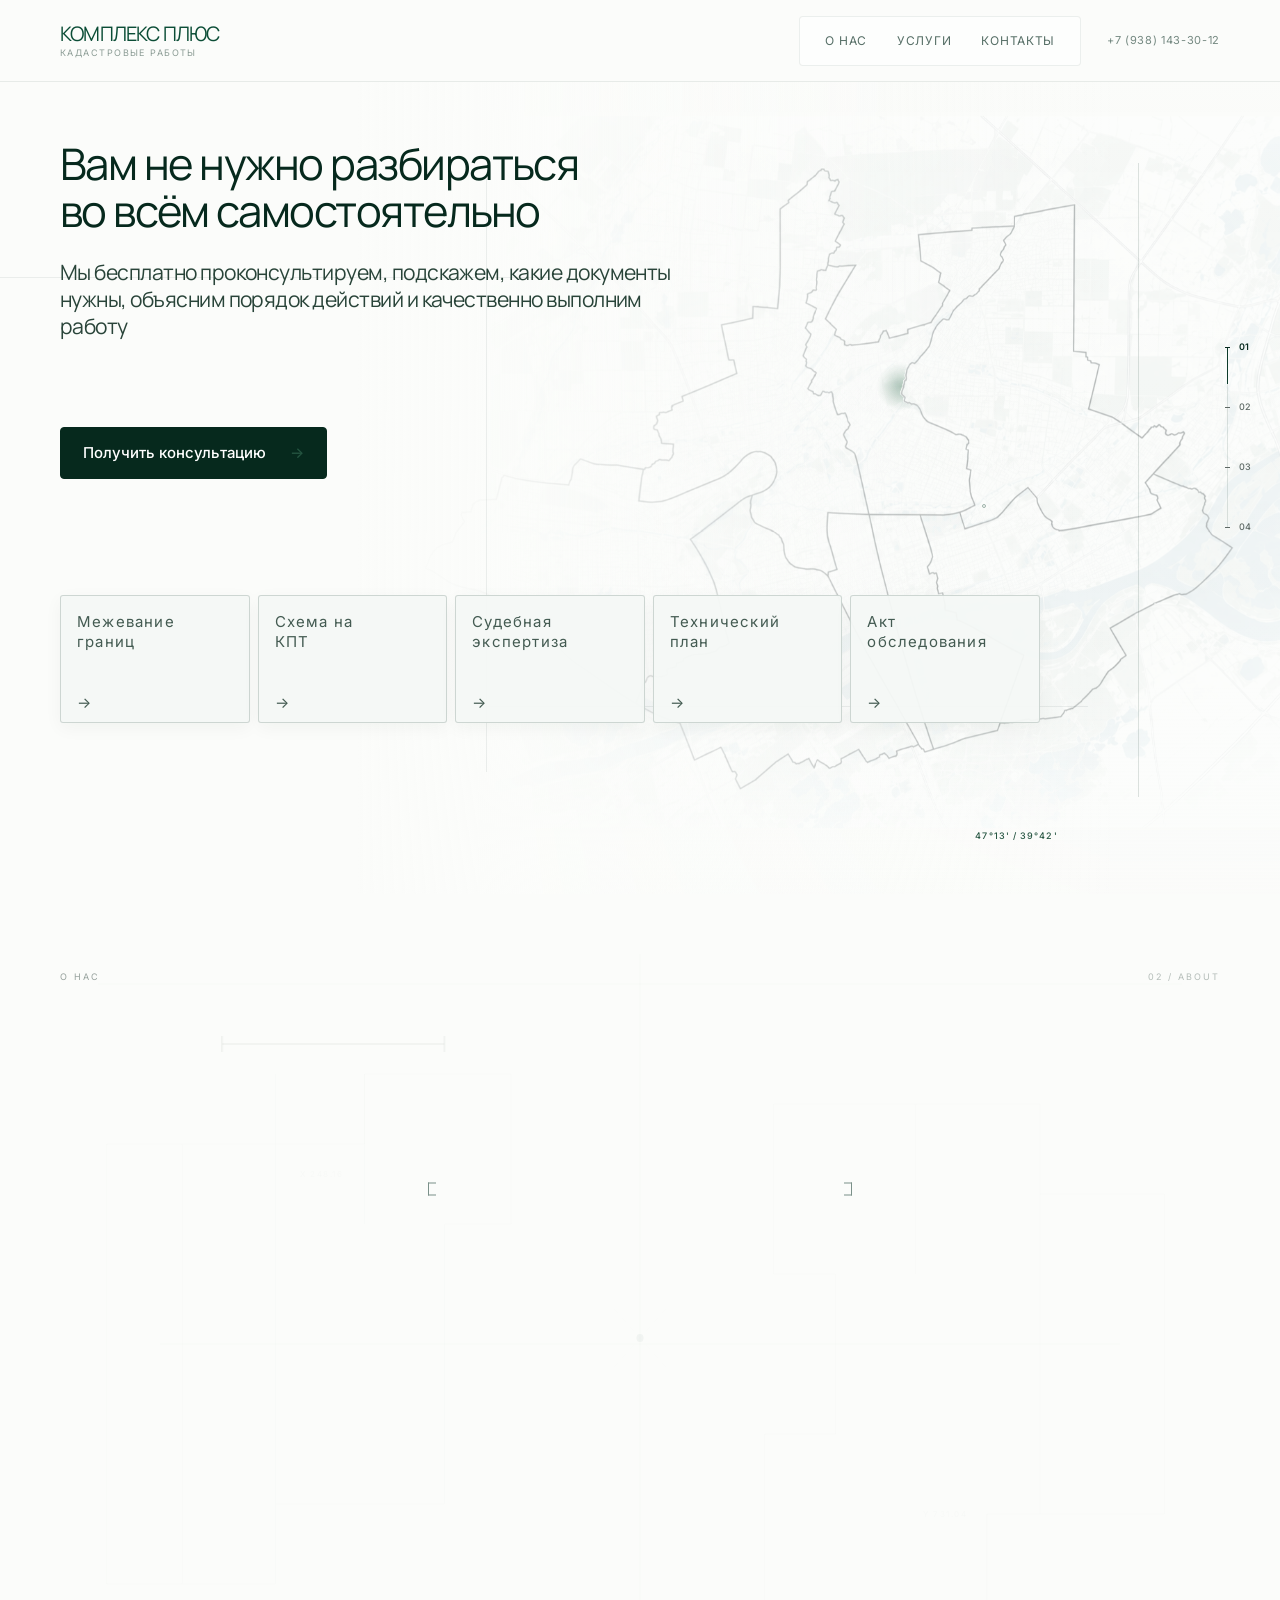
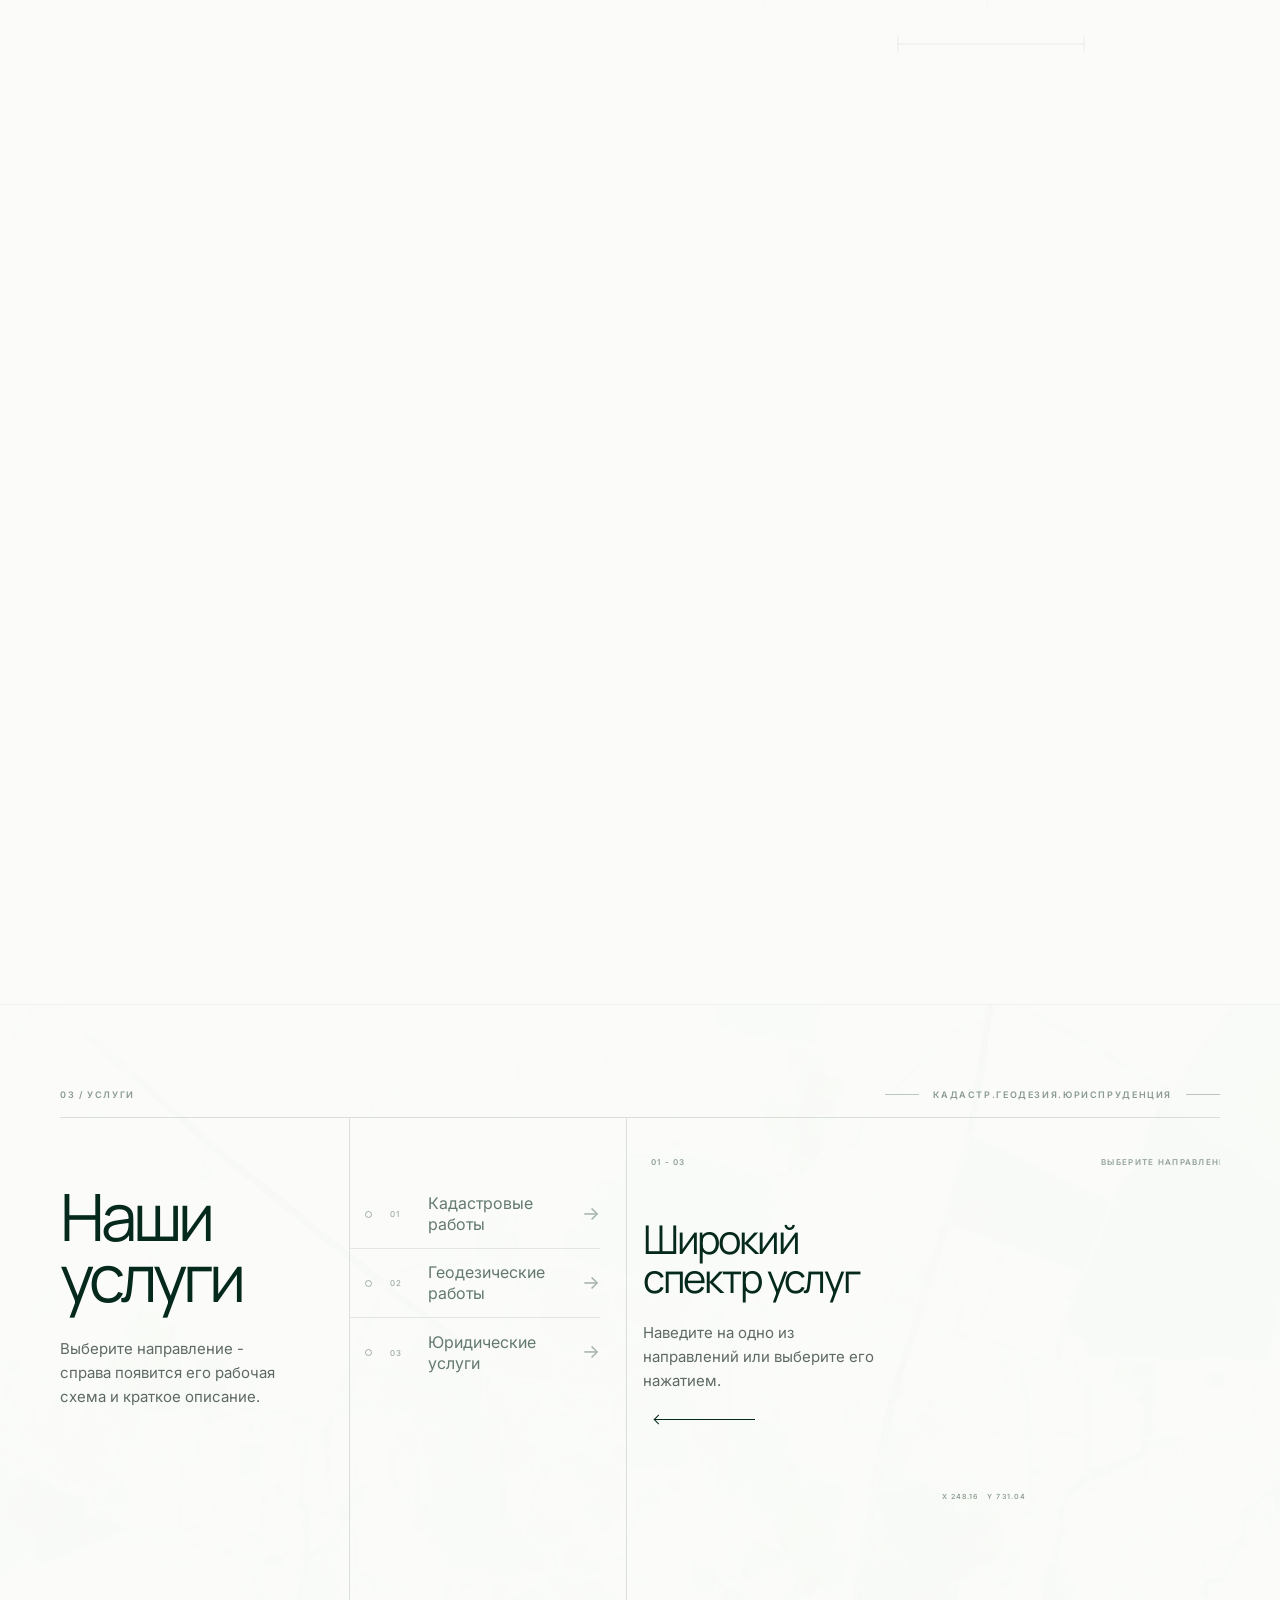
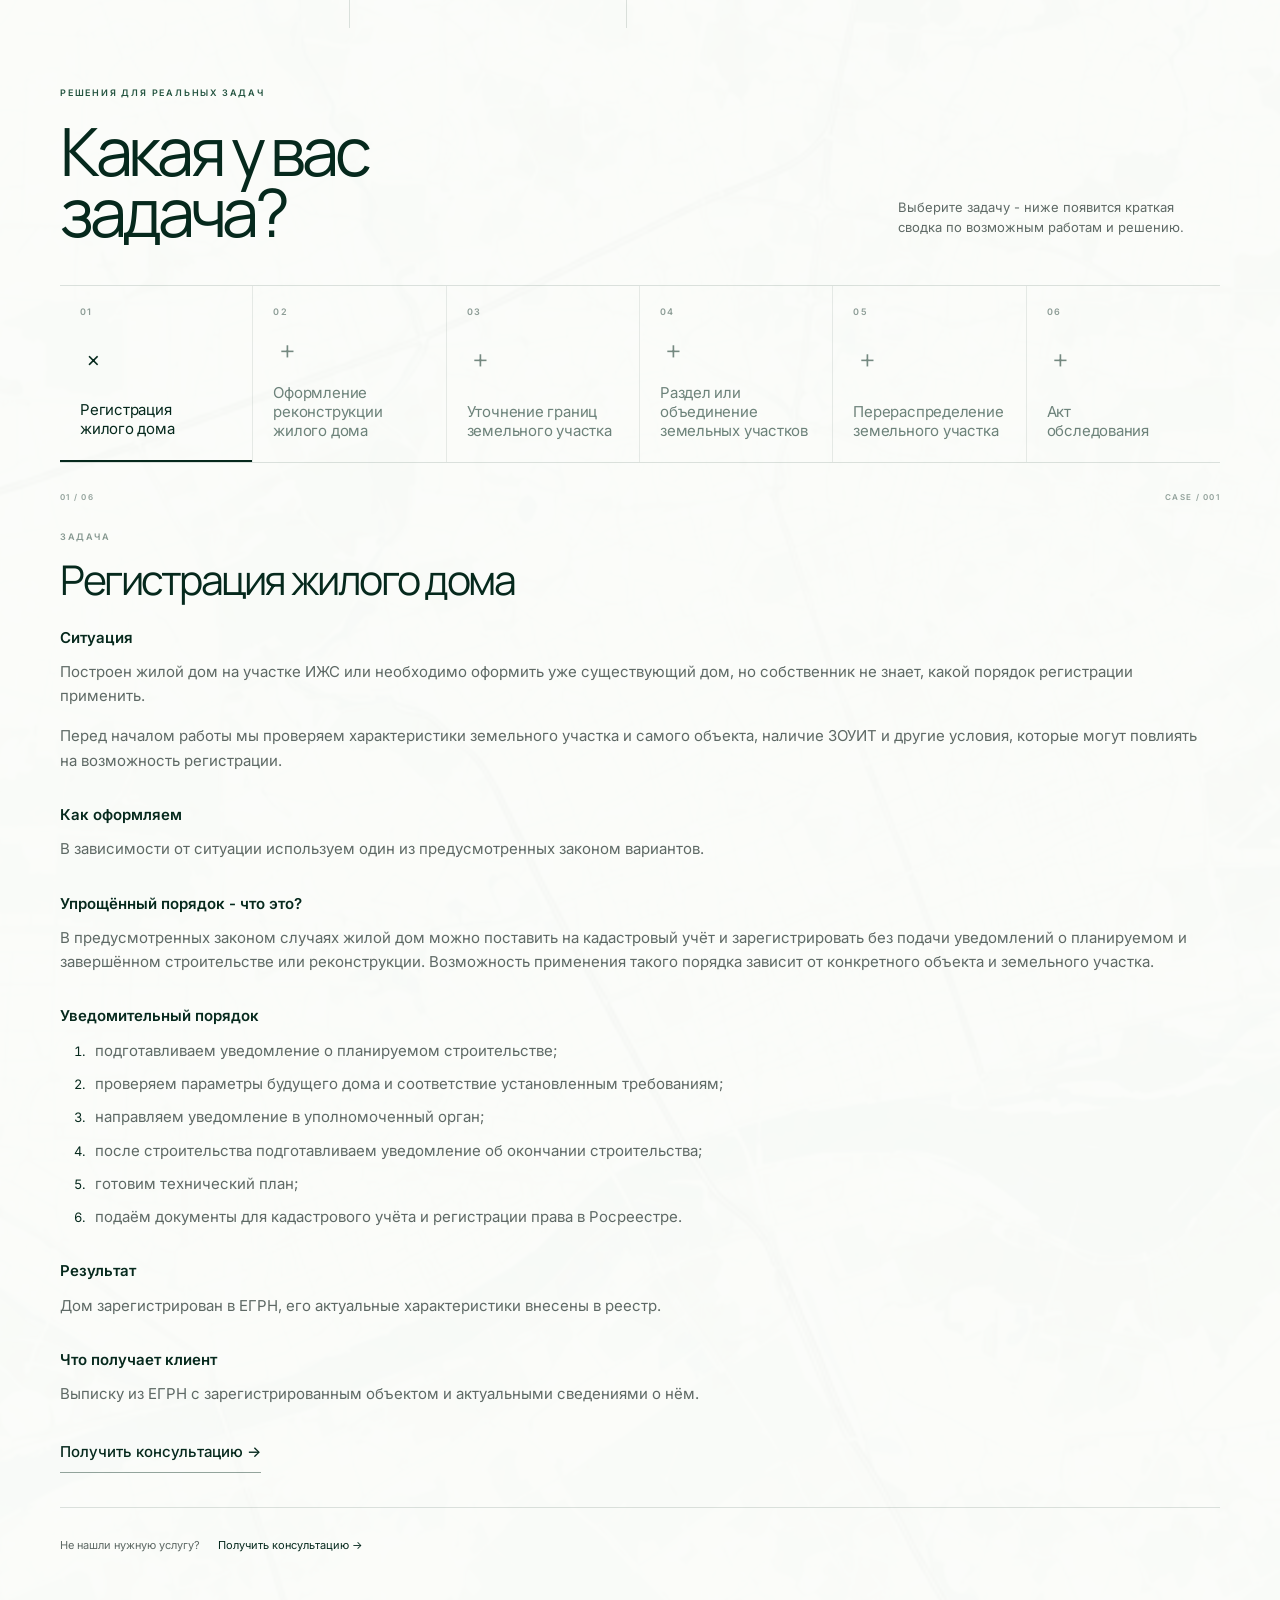
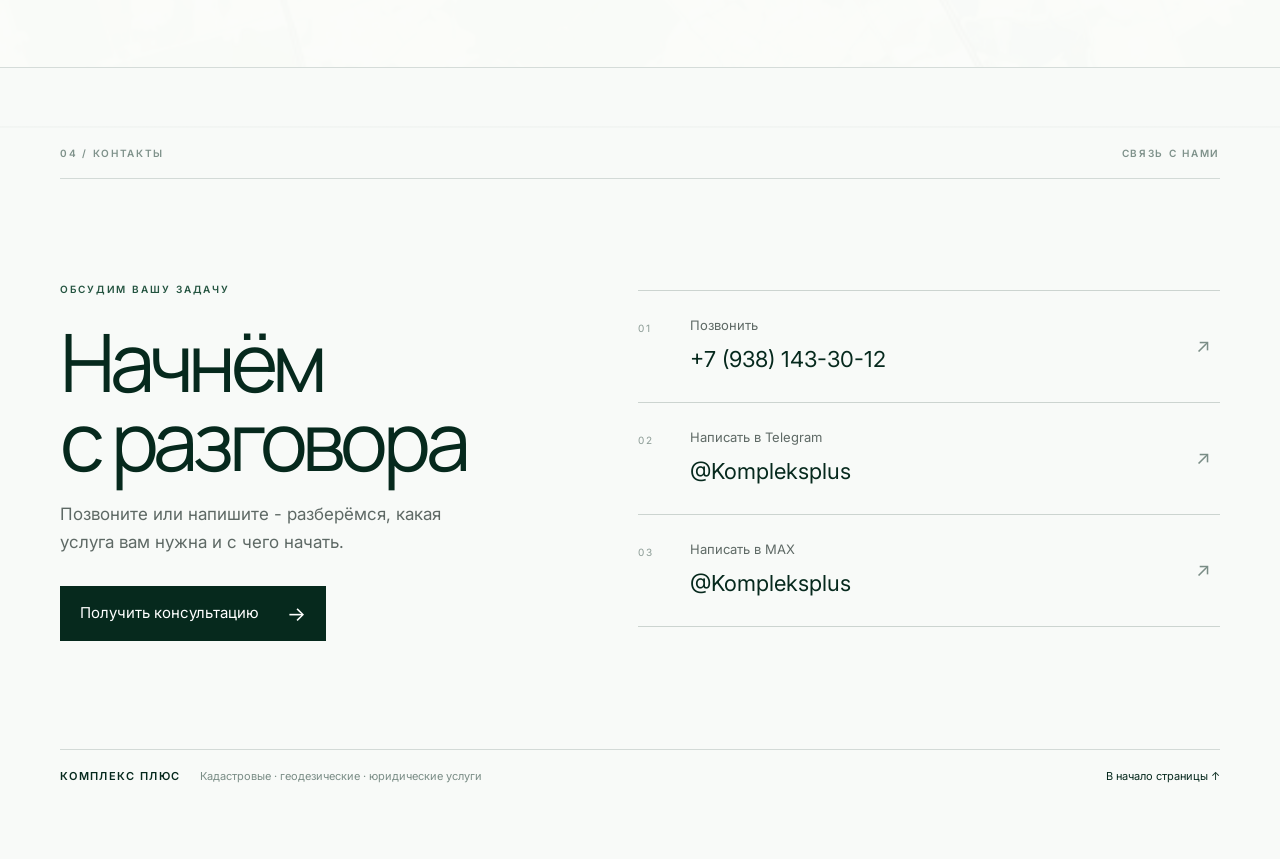
==== PythonProject1/complex-plus/index.html @ 39af19cb "Link MAX profile and refine site copy" ====
<!DOCTYPE html>
<html lang="ru">
<head>
    <meta charset="UTF-8">
    <script>
        try {
            if (sessionStorage.getItem('cp-intro-seen')) {
                document.documentElement.classList.add('cp-intro-seen');
            }
        } catch (_) {}
    </script>
    <meta name="viewport" content="width=device-width, initial-scale=1.0">

    <title>Комплекс Плюс - кадастровые работы</title>

    <meta
        name="description"
        content="ООО «Комплекс Плюс» - кадастровые, геодезические и юридические работы в Ростове-на-Дону и Ростовской области."
    >

    <link rel="preconnect" href="https://fonts.googleapis.com">
    <link rel="preconnect" href="https://fonts.gstatic.com" crossorigin>

    <link
        href="https://fonts.googleapis.com/css2?family=Inter:wght@400;500;600;700;800&display=swap"
        rel="stylesheet"
    >

    <link rel="stylesheet" href="css/style.css">
    <link rel="stylesheet" href="css/services.css">
    <link rel="stylesheet" href="css/mobile.css">
    <link rel="stylesheet" href="css/intro-loader.css">
    <link
        href="https://fonts.googleapis.com/css2?family=Manrope:wght@400;500;600;700&display=swap"
        rel="stylesheet"
    >
    <link rel="stylesheet" href="css/page-transitions.css">
    <link rel="stylesheet" href="css/consultation.css">
</head>
<body>
<div class="cp-intro-loader" id="cpIntroLoader" aria-hidden="false">
    <div class="cp-intro-loader__scene">
        <svg class="cp-intro-loader__drawing" viewBox="0 0 1600 900"
             preserveAspectRatio="xMidYMid slice"
             aria-hidden="true">
            <defs>
                <linearGradient id="cpLineFade" x1="0" y1="0" x2="1" y2="1">
                    <stop offset="0" stop-color="#06291d" stop-opacity=".76"/>
                    <stop offset="1" stop-color="#245440" stop-opacity=".30"/>
                </linearGradient>
            </defs>

            <!-- Координатная система -->
            <g class="cp-drawing__grid">
                <line x1="0" y1="450" x2="1600" y2="450"/>
                <line x1="800" y1="0" x2="800" y2="900"/>
                <line x1="120" y1="0" x2="120" y2="900"/>
                <line x1="1480" y1="0" x2="1480" y2="900"/>
            </g>

            <!-- Основные участки -->
            <g class="cp-drawing__plots">
                <rect x="190" y="145" width="280" height="185"/>
                <rect x="470" y="145" width="210" height="185"/>
                <rect x="190" y="330" width="220" height="250"/>
                <rect x="410" y="330" width="270" height="250"/>
                <rect x="950" y="170" width="250" height="160"/>
                <rect x="1200" y="170" width="210" height="160"/>
                <rect x="950" y="330" width="180" height="255"/>
                <rect x="1130" y="330" width="280" height="255"/>
            </g>

            <!-- Внутренние границы / технические линии -->
            <g class="cp-drawing__detail">
                <line x1="190" y1="255" x2="470" y2="255"/>
                <line x1="310" y1="145" x2="310" y2="330"/>
                <line x1="470" y1="230" x2="680" y2="230"/>
                <line x1="520" y1="145" x2="520" y2="330"/>
                <line x1="190" y1="470" x2="680" y2="470"/>
                <line x1="350" y1="330" x2="350" y2="580"/>
                <line x1="545" y1="330" x2="545" y2="580"/>

                <line x1="950" y1="250" x2="1410" y2="250"/>
                <line x1="1060" y1="170" x2="1060" y2="330"/>
                <line x1="1290" y1="170" x2="1290" y2="330"/>
                <line x1="950" y1="450" x2="1410" y2="450"/>
                <line x1="1040" y1="330" x2="1040" y2="585"/>
                <line x1="1260" y1="330" x2="1260" y2="585"/>

                <!-- диагональные строительные привязки -->
                <line x1="190" y1="145" x2="680" y2="580"/>
                <line x1="950" y1="170" x2="1410" y2="585"/>
            </g>

            <!-- Узловые точки -->
            <g class="cp-drawing__points">
                <circle cx="190" cy="145" r="3"/>
                <circle cx="470" cy="145" r="3"/>
                <circle cx="680" cy="330" r="3"/>
                <circle cx="410" cy="580" r="3"/>
                <circle cx="950" cy="170" r="3"/>
                <circle cx="1410" cy="330" r="3"/>
                <circle cx="1130" cy="585" r="3"/>
                <circle cx="1410" cy="585" r="3"/>
                <circle cx="800" cy="450" r="4"/>
            </g>

            <!-- Центральная тонкая рамка -->
            <g class="cp-drawing__center">
                <rect x="620" y="315" width="360" height="270"/>
                <line x1="620" y1="315" x2="980" y2="585"/>
                <line x1="980" y1="315" x2="620" y2="585"/>
                <circle cx="800" cy="450" r="54"/>
            </g>

            <!-- Размерные линии -->
            <g class="cp-drawing__dimensions">
                <line x1="190" y1="112" x2="680" y2="112"/>
                <line x1="190" y1="103" x2="190" y2="121"/>
                <line x1="680" y1="103" x2="680" y2="121"/>

                <line x1="917" y1="170" x2="917" y2="585"/>
                <line x1="908" y1="170" x2="926" y2="170"/>
                <line x1="908" y1="585" x2="926" y2="585"/>
            </g>
        </svg>

        <!-- Технические подписи -->

        <div class="cp-intro-label cp-intro-label--d">47°13' / 39°42'</div>

        <div class="cp-intro-label cp-intro-label--f">Маштаб 1:500</div>
        <div class="cp-intro-label cp-intro-label--g">X 248.16</div>
        <div class="cp-intro-label cp-intro-label--h">Y 731.04</div>

        <div class="cp-intro-loader__ticks" aria-hidden="true">
            <span></span><span></span><span></span><span></span>
        </div>

        <div class="cp-intro-loader__brand">
            <span class="cp-intro-loader__brand-line"></span>
            <div class="cp-intro-loader__brand-title">КОМПЛЕКС ПЛЮС</div>
            <div class="cp-intro-loader__brand-subtitle">КАДАСТРОВЫЕ РАБОТЫ</div>
        </div>

        <div class="cp-intro-loader__progress" aria-hidden="true">
            <span></span>
        </div>
    </div>
</div>
<header class="header site-header">
    <div class="container header__inner">

        <a href="#home" class="logo site-header__logo" aria-label="Комплекс Плюс - кадастровые работы">
            <span class="logo__title">КОМПЛЕКС ПЛЮС</span>
            <span class="logo__subtitle">Кадастровые работы</span>
        </a>

        <nav class="navigation site-header__nav" aria-label="Основная навигация">
            <a href="#about" class="navigation__link">О нас</a>
            <a href="#services" class="navigation__link">Услуги</a>
            <a href="#contacts" class="navigation__link">Контакты</a>
        </nav>

        <a href="tel:+79381433012" class="header__phone site-header__phone" aria-label="Позвонить">
            +7 (938) 143-30-12
        </a>

        <button class="mobile-menu" type="button" aria-label="Открыть меню" aria-expanded="false">
            <span></span><span></span><span></span>
        </button>

    </div>
</header>


<main>

<section class="hero" id="home">

    <div class="hero__map">

        <img
            src="images/rostov-map.png"
            alt="Карта Ростова-на-Дону"
            class="hero__map-image"
        >

        <div class="hero__map-fade"></div>

        <canvas class="district-glow-canvas" aria-hidden="true"></canvas>

    </div>

    <div class="hero__technical" aria-hidden="true">
        <span class="hero-tech-line hero-tech-line--h1"></span>
        <span class="hero-tech-line hero-tech-line--h2"></span>
        <span class="hero-tech-line hero-tech-line--v1"></span>
        <span class="hero-tech-line hero-tech-line--v2"></span>
        <span class="hero-tech-point hero-tech-point--map"></span>
    </div>

    <div class="container hero__container">

        <div class="hero__content">


            <h1 class="hero__title">
                Вам не нужно разбираться <br> во всём самостоятельно
            </h1>

            <h2 class="hero__subtitle">
                Мы бесплатно проконсультируем, подскажем, какие документы нужны,
                объясним порядок действий и качественно выполним работу

            </h2>

            <p class="hero__description">

            </p>

            <a href="consultation.html" data-consultation class="hero__button">
                <span>Получить консультацию</span>
                <span class="hero__button-arrow">→</span>
            </a>

        </div>

        <nav class="hero__quick-links" aria-label="Основные услуги">
            <a href="service-mezhevanie.html" class="hero-service-card">
                <span class="hero-service-card__name">Межевание границ</span>
                <span class="hero-service-card__svg" aria-hidden="true"></span>
                <span class="hero-service-card__arrow" aria-hidden="true">→</span>
            </a>
            <a href="service-kpt.html" class="hero-service-card">
                <span class="hero-service-card__name">Схема на КПТ</span>
                <span class="hero-service-card__svg" aria-hidden="true"></span>
                <span class="hero-service-card__arrow" aria-hidden="true">→</span>
            </a>
            <a href="service-expert-conclusion.html" class="hero-service-card">
                <span class="hero-service-card__name">Судебная экспертиза</span>
                <span class="hero-service-card__svg" aria-hidden="true"></span>
                <span class="hero-service-card__arrow" aria-hidden="true">→</span>
            </a>
            <a href="service-tech-plan-building.html" class="hero-service-card">
                <span class="hero-service-card__name">Технический план</span>
                <span class="hero-service-card__svg" aria-hidden="true"></span>
                <span class="hero-service-card__arrow" aria-hidden="true">→</span>
            </a>
            <a href="service-inspection-act.html" class="hero-service-card">
                <span class="hero-service-card__name">Акт обследования</span>
                <span class="hero-service-card__svg" aria-hidden="true"></span>
                <span class="hero-service-card__arrow" aria-hidden="true">→</span>
            </a>
        </nav>

        <div class="hero__map-coordinates" aria-hidden="true">
            <span>47°13' / 39°42'</span>
        </div>
</div>

<div class="hero-cursor" aria-hidden="true">
    <span></span>
</div>

</section>
<aside class="hero-scroll" aria-hidden="true">
    <div class="hero-scroll__track">
        <i></i>
        <div class="hero-scroll__steps">
            <span class="hero-scroll__step" data-section="home">01</span>
            <span class="hero-scroll__step" data-section="about">02</span>
            <span class="hero-scroll__step" data-section="services">03</span>
            <span class="hero-scroll__step" data-section="contacts">04</span>
        </div>
    </div>

</aside>

<!-- =====================================================
     О НАС
     ===================================================== -->

<section class="about about-section" id="about">
    <div class="about__stage">
        <div class="about__sticky">
            <div class="about__geometry" aria-hidden="true">
                <svg class="about__drawing" viewBox="0 0 1440 900" preserveAspectRatio="none">
                    <g class="about__grid">
                        <line x1="110" y1="90" x2="1330" y2="90"/>
                        <line x1="110" y1="810" x2="1330" y2="810"/>
                        <line x1="720" y1="60" x2="720" y2="840"/>
                        <line x1="180" y1="450" x2="1260" y2="450"/>
                    </g>
                    <g class="about__boundary about__boundary--left">
                        <path d="M130 250 H420 V180 H585 V330 H510 V610 H320 V690 H130 Z"/>
                        <path d="M215 250 V690 M320 180 V610 M420 180 V330"/>
                    </g>
                    <g class="about__boundary about__boundary--right">
                        <path d="M860 210 H1160 V300 H1300 V620 H1100 V720 H850 V540 H930 V380 H860 Z"/>
                        <path d="M1020 210 V380 M1160 300 V620 M1100 620 V720"/>
                    </g>
                    <g class="about__cross">
                        <line x1="690" y1="414" x2="750" y2="474"/>
                        <line x1="750" y1="414" x2="690" y2="474"/>
                        <circle cx="720" cy="444" r="4"/>
                    </g>
                    <g class="about__dimension">
                        <line x1="250" y1="150" x2="500" y2="150"/>
                        <line x1="250" y1="142" x2="250" y2="158"/>
                        <line x1="500" y1="142" x2="500" y2="158"/>
                        <line x1="1010" y1="750" x2="1220" y2="750"/>
                        <line x1="1010" y1="742" x2="1010" y2="758"/>
                        <line x1="1220" y1="742" x2="1220" y2="758"/>
                    </g>
                </svg>

                <span class="about__technical about__technical--e">X 248.16</span>
                <span class="about__technical about__technical--f">Y 731.04</span>
            </div>

            <div class="container about__inner">
                <div class="about__meta">
                    <span class="about__eyebrow">О НАС</span>
                    <span class="about__index">02 / ABOUT</span>
                </div>

                <div class="about__copy">
                    <p class="about__statement">
                        <span class="about__line about__line--brand">
                            <span class="about__fragment about__fragment--brand">Комплекс Плюс</span>
                        </span>
                        <span class="about__line">
                            <span class="about__fragment">- команда специалистов</span>
                        </span>
                        <span class="about__line">
                            <span class="about__fragment">с многолетним опытом</span>
                        </span>
                        <span class="about__line">
                            <span class="about__fragment">в сфере <em>кадастровых, геодезических</em></span>
                        </span>
                        <span class="about__line">
                            <span class="about__fragment"><em>и юридических работ.</em></span>
                        </span>
                    </p>

                    <p class="about__text">
                        <span class="about__text-line">Мы сопровождаем задачи от установления и уточнения</span>
                        <span class="about__text-line">границ участка до подготовки технических документов,</span>
                        <span class="about__text-line">экспертиз и защиты интересов клиентов в суде.</span>
                    </p>
                </div>
</div>
        </div>
    </div>
</section>
<!-- =====================================================
     УСЛУГИ
     ===================================================== -->

<div id="services-container"></div>

</main>

<script src="js/mobile-menu.js"></script>
<script src="js/intro-loader.js"></script>
<script src="js/hero.js"></script>
<script src="js/about.js"></script>

<script src="js/page.js"></script>

<script src="js/page-transitions.js"></script>
<script src="js/consultation.js"></script>
</body>
</html>
---- PythonProject1/complex-plus/css/style.css ----
/* =========/* =========================================================
   COMPLEX PLUS
   MAIN PAGE
   ========================================================= */

:root {
    --hero-map-x: 0px;
    --hero-map-y: 0px;
    --green: #06291d;
    --green-soft: #0c3b2a;
    --green-light: #245440;

    --black: #07110e;
    --text: #17201d;
    --text-soft: #5e6965;

    --white: #ffffff;
    --off-white: #f8faf8;

    --border: #dfe5e1;

    /* Цвет подсветки карты */
    --map-blue: #b9e3e8;
    --map-blue-strong: #9bd7df;

    --container: 1360px;

    --transition:
        0.35s cubic-bezier(.22, 1, .36, 1);
}


/* =========================================================
   RESET
   ========================================================= */

* {
    box-sizing: border-box;
    margin: 0;
    padding: 0;
}

html {
    scroll-behavior: smooth;
    overscroll-behavior-y: none;
}

body {
    min-width: 320px;

    font-family: "Inter", sans-serif;

    font-size: 16px;
    line-height: 1.5;

    color: var(--text);
    background: var(--white);

    -webkit-font-smoothing: antialiased;
}

a {
    color: inherit;
    text-decoration: none;
}

button,
input,
textarea {
    font: inherit;
}

button {
    border: 0;
}

img {
    display: block;
    max-width: 100%;
}


/* =========================================================
   CONTAINER
   ========================================================= */

.container {
    width: min(
        calc(100% - 120px),
        var(--container)
    );

    margin: 0 auto;
}


/* =========================================================
   HEADER
   ========================================================= */

.header {
    position: relative;
    z-index: 20;

    height: 94px;

    background: rgba(255, 255, 255, 0.96);

    border-bottom:
        1px solid rgba(6, 41, 29, 0.10);
}

.header__inner {
    height: 100%;

    display: flex;
    align-items: center;
}


/* LOGO */

.logo {
    display: flex;
    flex-direction: column;

    flex-shrink: 0;
}

.logo__title {
    color: var(--green);

    font-family: "Manrope", sans-serif;
    font-size: 21px;
    line-height: 1.1;
    font-weight: 300;

    letter-spacing: -0.8px;
}

.logo__subtitle {
    margin-top: 4px;

    color: var(--text-soft);

    font-size: 12px;
    line-height: 1.2;
}


/* NAVIGATION */

.navigation {
    display: flex;
    align-items: center;

    gap: 44px;

    margin-left: auto;
    margin-right: 80px;
}

.navigation__link {
    position: relative;

    color: #39443f;

    font-size: 15px;
    font-weight: 400;

    transition: color var(--transition);
}

.navigation__link:hover {
    color: var(--green);
}


/* HEADER RIGHT */

.header__right {
    display: flex;
    align-items: center;

    gap: 34px;
}

.header__phone {
    white-space: nowrap;

    color: var(--black);

    font-size: 16px;
    font-weight: 600;
}

.header__button {
    min-height: 52px;

    display: inline-flex;
    align-items: center;
    justify-content: center;

    padding: 0 27px;

    color: rgba(255, 255, 255, 0.94);

    background: #0d3827;

    border: 1px solid rgba(255, 255, 255, 0.42);
    border-radius: 9px;

    font-size: 14px;
    font-weight: 500;

    backdrop-filter: blur(12px);
    -webkit-backdrop-filter: blur(12px);

    box-shadow:
        inset 0 1px 0 rgba(255, 255, 255, 0.22),
        0 8px 25px rgba(22, 56, 50, 0.18);

    transition:
        transform var(--transition),
        background var(--transition),
        box-shadow var(--transition);
}
.header__button:hover {
    transform: translateY(-2px);

    background: #0d3827;

    box-shadow:
        inset 0 1px 0 rgba(255, 255, 255, 0.28),
        0 12px 30px rgba(22, 56, 50, 0.25);
}
/* MOBILE MENU */

.mobile-menu {
    display: none;

    width: 44px;
    height: 44px;

    margin-left: auto;

    align-items: center;
    justify-content: center;
    flex-direction: column;

    gap: 5px;

    background: transparent;

    cursor: pointer;
}

.mobile-menu span {
    width: 21px;
    height: 1px;

    background: var(--green);
}


/* =========================================================
   HERO
   ========================================================= */

.hero {
    position: relative;

    min-height: 770px;

    overflow: hidden;

    background: var(--white);
}


/* =========================================================
   MAP
   ========================================================= */

.hero__map {
    position: absolute;

    z-index: 0;

    top: 0;
    right: 0;
    bottom: 0;

    width: 72%;

    overflow: hidden;
}


/* КАРТА */

.hero__map-image {
    position: absolute;

    width: 100%;
    height: 100%;

    object-fit: cover;

    opacity: 0.27;

    filter:
        saturate(0.65)
        contrast(0.88)
        brightness(1.08);

    transform: scale(1.04);

    transition:
        opacity 1s ease,
        transform 1.4s cubic-bezier(.22, 1, .36, 1);
}


/* Плавное растворение карты слева */

.hero__map-fade {
    position: absolute;
    z-index: 1;

    inset: 0;

    background:
        linear-gradient(
            90deg,
            #ffffff 0%,
            rgba(255,255,255,0.82) 10%,
            rgba(255,255,255,0.30) 32%,
            rgba(255,255,255,0.06) 58%,
            rgba(255,255,255,0) 100%
        );

    pointer-events: none;
}


/* =========================================================
   HERO CONTENT
   ========================================================= */

.hero__container {
    position: relative;
    z-index: 5;

    min-height: 770px;

    display: flex;
    align-items: center;
}

.hero__content {
    width: 680px;
    padding-top: 0;
    transform: translateY(-50px);
}


/* EYEBROW */

.hero__eyebrow {
    margin-bottom: 28px;

    color: #2c644a;

    font-size: 12px;
    font-weight: 500;

    letter-spacing: 2.6px;

    opacity: 0;

    animation:
        heroFadeUp 0.8s 0.1s forwards;
}



/* SUBTITLE */

.hero__subtitle {
    margin-top: 31px;

    color: var(--green);

    font-size: 30px;
    line-height: 1.35;

    font-weight: 600;

    letter-spacing: -0.8px;

    opacity: 0;

    animation:
        heroFadeUp 0.9s 0.35s forwards;
}


/* DESCRIPTION */

.hero__description {
    max-width: 515px;

    margin-top: 25px;

    color: #5b6662;

    font-size: 18px;
    line-height: 1.65;

    font-weight: 400;

    opacity: 0;

    animation:
        heroFadeUp 0.9s 0.5s forwards;
}


/* BUTTON */


/* =========================================================
   OFFICE LOCATION
   ========================================================= */

.office-location {
    position: absolute;
    z-index: 8;

    left: 62%;
    top: 52%;

    width: 30px;
    height: 30px;
}


/* PIN */

.office-pin {
    position: absolute;

    inset: 0;

    width: 30px;
    height: 30px;

    display: flex;
    align-items: center;
    justify-content: center;

    border:
        1px solid rgba(6, 41, 29, 0.35);

    border-radius: 50%;

    background:
        rgba(255, 255, 255, 0.55);

    backdrop-filter: blur(3px);

    cursor: pointer;

    transition:
        transform var(--transition),
        background var(--transition);
}

.office-pin span {
    width: 11px;
    height: 11px;

    border-radius: 50%;

    background: var(--green);

    box-shadow:
        0 0 0 5px rgba(6, 41, 29, 0.10);
}


/* WAVES */

.office-pulse {
    position: absolute;

    left: 50%;
    top: 50%;

    width: 30px;
    height: 30px;

    border:
        1px solid rgba(6, 41, 29, 0.28);

    border-radius: 50%;

    transform:
        translate(-50%, -50%)
        scale(1);

    pointer-events: none;

    opacity: 0;
}

.office-pulse--one {
    animation:
        pulse 2.8s infinite;
}

.office-pulse--two {
    animation:
        pulse 2.8s 1.4s infinite;
}


/* CITY */

.office-city {
    position: absolute;

    top: 42px;
    left: 50%;

    transform:
        translateX(-50%);

    white-space: nowrap;

    color: rgba(7, 25, 18, 0.55);

    font-size: 19px;
    font-weight: 500;
}


/* =========================================================
   OFFICE CARD
   ========================================================= */

.office-card {
    position: absolute;
    z-index: 10;

    left: 50%;
    bottom: 43px;

    width: 450px;
    min-height: 170px;

    display: grid;

    grid-template-columns:
        155px 1fr;

    padding: 13px;

    background:
        rgba(255,255,255,0.97);

    border:
        1px solid rgba(6,41,29,0.08);

    border-radius: 9px;

    box-shadow:
        0 20px 60px rgba(6, 41, 29, 0.14),
        0 3px 12px rgba(6, 41, 29, 0.05);

    transform:
        translate(-50%, 20px)
        scale(0.94);

    transform-origin:
        center bottom;

    opacity: 0;
    visibility: hidden;

    transition:
        opacity 0.4s ease,
        visibility 0.4s ease,
        transform 0.55s cubic-bezier(.22, 1, .36, 1);
}


/* TRIANGLE */

.office-card::after {
    content: "";

    position: absolute;

    bottom: -9px;
    left: 50%;

    width: 17px;
    height: 17px;

    background: white;

    border-right:
        1px solid rgba(6,41,29,0.08);

    border-bottom:
        1px solid rgba(6,41,29,0.08);

    transform:
        translateX(-50%)
        rotate(45deg);
}


/* SHOW CARD */

.office-location:hover .office-card,
.office-location--active .office-card {
    opacity: 1;

    visibility: visible;

    transform:
        translate(-50%, 0)
        scale(1);
}

.office-location:hover .office-pin {
    transform: scale(1.08);
}


/* CARD IMAGE */

.office-card__image {
    width: 155px;
    height: 144px;

    overflow: hidden;

    border-radius: 5px;
}

.office-card__image img {
    width: 100%;
    height: 100%;

    object-fit: cover;

    transition:
        transform 0.7s
        cubic-bezier(.22, 1, .36, 1);
}

.office-location:hover
.office-card__image img {
    transform: scale(1.04);
}


/* CARD CONTENT */

.office-card__content {
    position: relative;

    padding:
        8px
        28px
        8px
        20px;
}

.office-card__content strong {
    display: block;

    margin-bottom: 9px;

    color: var(--black);

    font-size: 16px;
    font-weight: 600;
}

.office-card__content p {
    color: #222b27;

    font-size: 15px;
    line-height: 1.45;
}

.office-card__content span {
    display: block;

    margin-top: 13px;

    color: #68736e;

    font-size: 13px;
    line-height: 1.35;
}


/* ARROW */

.office-card__arrow {
    position: absolute;

    right: 20px;
    bottom: 20px;

    color: var(--green);

    font-size: 23px;

    transition:
        transform var(--transition);
}

.office-location:hover
.office-card__arrow {
    transform: translateX(5px);
}


/* CLOSE */

.office-card__close {
    position: absolute;
    z-index: 5;

    top: 11px;
    right: 13px;

    width: 22px;
    height: 22px;

    display: flex;
    align-items: center;
    justify-content: center;

    color: #89928e;

    background: transparent;

    font-size: 20px;
    line-height: 1;

    cursor: pointer;
}


/* =========================================================
   STATS
   ========================================================= */

.hero-stats {
    position: relative;
    z-index: 10;

    background: var(--white);
}

.hero-stats__inner {
    min-height: 125px;

    display: grid;

    grid-template-columns:
        repeat(3, 1fr);

    border-top:
        1px solid var(--border);
}

.stat {
    display: flex;
    align-items: center;

    gap: 23px;

    padding: 0 32px;

    border-right:
        1px solid var(--border);
}

.stat:first-child {
    padding-left: 0;
}

.stat:last-child {
    border-right: 0;
}

.stat strong {
    color: var(--black);

    font-size: 43px;
    line-height: 1;

    font-weight: 600;

    letter-spacing: -2px;
}

.stat span {
    color: #5d6864;

    font-size: 15px;
    line-height: 1.4;
}


/* =========================================================
   HERO ANIMATION
   ========================================================= */

@keyframes heroFadeUp {

    from {
        opacity: 0;

        transform:
            translateY(25px);
    }

    to {
        opacity: 1;

        transform:
            translateY(0);
    }
}


/* =========================================================
   OFFICE PULSE
   ========================================================= */

@keyframes pulse {

    0% {
        opacity: 0;

        transform:
            translate(-50%, -50%)
            scale(1);
    }

    15% {
        opacity: 0.7;
    }

    70% {
        opacity: 0;

        transform:
            translate(-50%, -50%)
            scale(3.5);
    }

    100% {
        opacity: 0;

        transform:
            translate(-50%, -50%)
            scale(3.5);
    }
}


/* =========================================================
   RESPONSIVE
   ========================================================= */

@media (max-width: 1100px) {

    .container {
        width:
            min(
                calc(100% - 70px),
                var(--container)
            );
    }

    .navigation {
        gap: 25px;

        margin-right: 35px;
    }

    .header__phone {
        display: none;
    }

    .hero__map {
        width: 65%;
    }

    .hero__content {
        width: 500px;
    }

    .office-location {
        left: 58%;
    }
}


/* =========================================================
   TABLET / MOBILE
   ========================================================= */

@media (max-width: 800px) {

    .container {
        width:
            calc(100% - 40px);
    }


    /* HEADER */

    .header {
        height: 76px;
    }

    .navigation,
    .header__right {
        display: none;
    }

    .mobile-menu {
        display: flex;
    }

    .logo__title {
        font-size: 18px;
    }

    .logo__subtitle {
        font-size: 10px;
    }


    /* HERO */

    .hero {
        min-height: 760px;
    }

    .hero__container {
        min-height: 760px;

        align-items: flex-start;

        padding-top: 95px;
    }

    .hero__content {
        width: 100%;

        position: relative;

        z-index: 6;
    }

    .hero__eyebrow {
        max-width: 320px;

        font-size: 10px;
        line-height: 1.7;

        letter-spacing: 2px;
    }

    .hero__title {
        font-size:
            clamp(60px, 17vw, 86px);

        letter-spacing: -4px;
    }

    .hero__subtitle {
        font-size: 23px;
    }

    .hero__description {
        max-width: 390px;

        font-size: 16px;
    }

    .hero__button {
        width:
            min(100%, 335px);
    }


    /* MAP */

    .hero__map {
        top: auto;
        bottom: 0;

        width: 100%;
        height: 55%;

        opacity: 0.9;
    }

    .hero__map-fade {
        background:
            linear-gradient(
                180deg,
                #ffffff 0%,
                rgba(255,255,255,0.88) 14%,
                rgba(255,255,255,0.25) 55%,
                rgba(255,255,255,0.08) 100%
            );
    }

    .hero__map-image {
        opacity: 0.22;
    }


    /* DISTRICTS */

.district--proletarsky {
        left: 73%;
        top: 58%;
    }

    .district--sovetsky {
        left: 28%;
        top: 51%;
    }

    .district--zheleznodorozhny {
        left: 42%;
        top: 73%;
    }

    .district--oktyabrsky {
        left: 72%;
        top: 29%;
    }


    /* OFFICE */

    .office-location {
        left: 57%;
        top: 58%;
    }

    .office-city {
        font-size: 16px;
    }

    .office-card {
        width:
            min(
                390px,
                calc(100vw - 40px)
            );

        grid-template-columns:
            110px 1fr;

        min-height: 130px;

        bottom: 38px;
    }

    .office-card__image {
        width: 110px;
        height: 105px;
    }

    .office-card__content {
        padding-left: 14px;
        padding-right: 20px;
    }

    .office-card__content strong {
        font-size: 14px;
    }

    .office-card__content p {
        font-size: 12px;
    }

    .office-card__content span {
        font-size: 11px;
    }


    /* STATS */

    .hero-stats__inner {
        min-height: auto;

        grid-template-columns: 1fr;

        padding: 0;
    }

    .stat,
    .stat:first-child {
        min-height: 95px;

        padding: 20px 0;

        border-right: 0;

        border-bottom:
            1px solid var(--border);
    }

    .stat:last-child {
        border-bottom: 0;
    }

    .stat strong {
        font-size: 34px;
    }
}


/* =========================================================
   SMALL MOBILE
   ========================================================= */

@media (max-width: 500px) {

    .hero__title {
        font-size: 62px;

        letter-spacing: -3px;
    }

    .hero__subtitle {
        font-size: 21px;
    }

    .hero__description {
        font-size: 15px;
    }

    .office-location {
        left: 54%;
    }

    .office-card {
        grid-template-columns:
            95px 1fr;

        width:
            calc(100vw - 30px);
    }

    .office-card__image {
        width: 95px;
        height: 95px;
    }

    .office-card__content p {
        font-size: 11px;
    }

    .office-card__content span {
        margin-top: 8px;

        font-size: 10px;
    }

    /*
     * На очень маленьком экране районы становятся
     * ещё спокойнее, чтобы карта не превращалась
     * в набор ярких пятен.
     */

}


/* =========================================================
   REDUCED MOTION
   ========================================================= */

@media (prefers-reduced-motion: reduce) {

    html {
        scroll-behavior: auto;
    }

    *,
    *::before,
    *::after {
        animation-duration: 0.01ms !important;

        animation-iteration-count: 1 !important;

        transition-duration: 0.01ms !important;
    }
}
/* =========================================================
/* =========================================================
   DISTRICT GLOW CANVAS
   ========================================================= */

.district-glow-canvas {
    position: absolute;

    inset: 0;

    width: 100%;
    height: 100%;

    z-index: 3;

    pointer-events: none;
}


/* =========================================================
   GLOW CANVAS
   ========================================================= */


/* =========================================================
   HERO - FINAL VISUAL TUNING
   Только Hero. Существующая механика районов не удаляется.
   ========================================================= */

.hero {
    --hero-green: #06291d;
    --hero-green-soft: #245440;
    --hero-line: rgba(6, 41, 29, .13);
    --hero-line-light: rgba(6, 41, 29, .065);
    --hero-muted: #68736e;
    position: relative;
    min-height: clamp(700px, calc(100svh - 88px), 900px);
    height: clamp(700px, calc(100svh - 88px), 900px);
    overflow: hidden;
    isolation: isolate;
    background: #fbfcfa;
}

.hero__map {
    top: 0;
    right: 0;
    bottom: 0;
    width: clamp(650px, 61vw, 1050px);
    height: 100%;
    overflow: hidden;
    z-index: 0;
    opacity: 1;
}

.hero__map-image {
    position: absolute;
    inset: 0;
    width: 100%;
    height: 100%;
    object-fit: contain;
    object-position: 56% 50%;
    opacity: .34;
    filter: saturate(.48) contrast(.94) brightness(1.08);
    transform: translate3d(var(--hero-map-x, 0px), var(--hero-map-y, 0px), 0);
    transition: transform 1.2s cubic-bezier(.22,1,.36,1), opacity .9s ease;
    will-change: transform;
}

.hero__map-fade {
    z-index: 1;
    background:
        linear-gradient(90deg,
            #fbfcfa 0%,
            rgba(251,252,250,.94) 13%,
            rgba(251,252,250,.55) 31%,
            rgba(251,252,250,.12) 57%,
            rgba(251,252,250,0) 82%),
        linear-gradient(180deg,
            rgba(251,252,250,.04) 0%,
            rgba(251,252,250,0) 74%,
            rgba(251,252,250,.24) 100%);
}

.district-glow-canvas {
    z-index: 3;
    opacity: .9;
}


.hero__technical {
    position: absolute;
    inset: 0;
    z-index: 2;
    pointer-events: none;
}

.hero-tech-line {
    position: absolute;
    display: block;
    background: var(--hero-line-light);
}

.hero-tech-line--h1 { left: 0; top: 24%; width: 44%; height: 1px; }
.hero-tech-line--h2 { left: 38%; bottom: 23%; width: 47%; height: 1px; }
.hero-tech-line--v1 { left: 38%; top: 12%; width: 1px; height: 73%; }
.hero-tech-line--v2 { right: 11%; top: 10%; width: 1px; height: 78%; background: var(--hero-line); }

.hero-tech-label {
    position: absolute;
    font: 500 9px/1 "Inter", sans-serif;
    letter-spacing: .12em;
    text-transform: uppercase;
    color: rgba(70,86,80,.46);
    white-space: nowrap;
}

.hero-tech-label--object { left: 39%; top: 21%; color: var(--hero-green-soft); }
.hero-tech-label--boundary { left: 57%; top: 16%; }
.hero-tech-label--region { right: 13%; top: 15%; color: var(--hero-green-soft); }
.hero-tech-label--scale { right: 12.8%; bottom: 20%; }
.hero-tech-label--coords { left: 39%; bottom: 20%; }

.hero-tech-point {
    position: absolute;
    width: 5px;
    height: 5px;
    border: 1px solid var(--hero-green-soft);
    border-radius: 50%;
    opacity: .55;
}
.hero-tech-point--map { right: 23%; top: 52%; }

.hero__container {
    position: relative;
    z-index: 7;
    height: 100%;
    min-height: 0;
    display: block;
    padding-top: clamp(94px, 12vh, 132px);
    box-sizing: border-box;
}

.hero__content {
    width: min(650px, 48vw);
    position: relative;
}

.hero__eyebrow {
    margin: 0 0 clamp(18px, 2.4vh, 28px);
    color: var(--hero-green-soft);
    font: 500 10px/1.2 "Inter", sans-serif;
    letter-spacing: .16em;
    text-transform: uppercase;
}

.hero__title {
    margin: 0;
    max-width: 720px;

    color: var(--hero-green);

    font-family: "Manrope", sans-serif;
    font-size: clamp(38px, 3.4vw, 48px);
    line-height: 1.08;
    font-weight: 400;
    letter-spacing: -.035em;

    text-transform: none;
}

.hero__subtitle {
    max-width: 620px;

    margin: 24px 0 0;

    color: #294439;

    font-family: "Manrope", sans-serif;
    font-size: clamp(20px, 1.65vw, 25px);
    line-height: 1.28;
    font-weight: 400;
    letter-spacing: -.025em;
}

.hero__description {
    max-width: 500px;
    margin: 18px 0 0;
    color: var(--hero-muted);
    font-size: 14px;
    line-height: 1.62;
    font-weight: 400;
}

.hero__button {
    min-height: 52px;
    display: inline-flex;
    align-items: center;
    gap: 24px;

    margin-top: clamp(35px, 5vh, 50px);
    position: relative;
    top: 25px;
    padding: 0 22px;

    color: #ffffff;
    background: var(--hero-green);

    border: 1px solid var(--hero-green);
    border-radius: 4px;

    font: 500 15px/1.2 "Inter", sans-serif;

    transition:
        color .22s ease,
        border-color .22s ease,
        background-color .35s ease,
        gap .4s cubic-bezier(.22,1,.36,1);
}

.hero__button:hover {
    transform: none;
    color: var(--hero-green);
    background: #ffffff;
    border-color: var(--hero-green);
    box-shadow: none;
    gap: 21px;
}

.hero__button-arrow {
    color: var(--hero-green-soft);
    transition: transform .28s cubic-bezier(.22,1,.36,1);
}
.hero__button:hover .hero__button-arrow { transform: translateX(3px); }

.hero__quick-links {
    position: absolute;
    left: 0;
    bottom: clamp(34px, 6vh, 58px);
    z-index: 8;
    display: grid;
    grid-template-columns: repeat(5, max-content);
    gap: clamp(14px, 2vw, 30px);
    width: auto;
    margin: 0;
    transform: none;
    white-space: normal;
}

.hero__quick-links a {
    display: grid;
    grid-template-columns: auto 30px;
    grid-template-rows: auto auto;
    column-gap: 8px;
    row-gap: 5px;
    min-width: 112px;
    color: #54685e;
    font: 400 10px/1.25 "Inter", sans-serif;
    letter-spacing: .01em;
    text-decoration: none;
    opacity: .1;
    transition: color .22s ease, opacity .22s ease;
}

.hero__quick-links a span {
    grid-column: 1;
    grid-row: 1;
    color: rgba(37,63,53,.85);
    font-size: 15px;
    letter-spacing: .08em;
    transition: color .22s ease;
}

.hero__quick-links a i {
    grid-column: 2;
    grid-row: 1;
    align-self: center;
    display: block;
    width: 24px;
    height: 1px;
    background: rgba(6,41,29,.16);
    transition: width .28s cubic-bezier(.22,1,.36,1), background .22s ease;
}

.hero__quick-links a b {
    grid-column: 1 / -1;
    grid-row: 2;
    font-weight: 400;
}

.hero__quick-links a:hover { color: var(--hero-green); opacity: 1; }
.hero__quick-links a:hover span { color: var(--hero-green-soft); }
.hero__quick-links a:hover i { width: 32px; background: var(--hero-green-soft); }

.hero__map-coordinates {
    position: absolute;
    right: 14%;
    bottom: clamp(34px, 6vh, 58px);
    z-index: 6;
    display: flex;
    gap: 22px;
    color: rgba(70,86,80,.48);
    font: 500 9px/1 "Inter", sans-serif;
    letter-spacing: .12em;
    text-transform: uppercase;
}
.hero__map-coordinates span:first-child { color: var(--hero-green-soft); }

.hero-scroll {
    position: absolute;
    top: 50%;
    right: clamp(18px, 2.5vw, 36px);
    z-index: 10;
    width: 24px;
    height: 230px;
    transform: translateY(-50%);
    display: flex;
    flex-direction: column;
    align-items: center;
    pointer-events: none;
}
.hero-scroll__index {
    color: rgba(70,86,80,.46);
    font: 500 8px/1 "Inter", sans-serif;
    letter-spacing: .08em;
    white-space: nowrap;
}

.hero-scroll__label {
    display: none;
}
.hero-scroll__label { writing-mode: vertical-rl; margin-top: 12px; }
.hero-scroll__track {
    position: relative;
    width: 1px;
    height: 145px;
    margin-top: 12px;
    background: rgba(6,41,29,.12);
    overflow: hidden;
}
.hero-scroll__track i {
    position: absolute;
    left: 0;
    top: 0;
    width: 1px;
    height: 0;
    background: var(--hero-green-soft);
}

.hero-cursor {
    position: fixed;
    left: 0;
    top: 0;
    z-index: 10050;
    width: 14px;
    height: 14px;
    pointer-events: none;
    opacity: 0;
    transform: translate3d(-100px,-100px,0);
    transition: opacity .2s ease, width .18s ease, height .18s ease;
}
.hero-cursor::before,
.hero-cursor::after,
.hero-cursor span::before,
.hero-cursor span::after {
    content: "";
    position: absolute;
    background: var(--hero-green);
}
.hero-cursor::before { left: 6px; top: 1px; width: 1px; height: 12px; }
.hero-cursor::after { left: 1px; top: 6px; width: 12px; height: 1px; }
.hero-cursor span::before { display: none; }
.hero-cursor span::after { display: none; }
.hero-cursor.is-visible { opacity: .78; }
.hero-cursor.is-active { width: 18px; height: 18px; }
.hero-cursor.is-active::before { left: 8px; height: 16px; }
.hero-cursor.is-active::after { top: 8px; width: 16px; }


@keyframes heroSystemIn {
    from { opacity: 0; transform: translateY(16px); }
    to { opacity: 1; transform: translateY(0); }
}

@media (prefers-reduced-motion: reduce) {
    .hero__content > *, .hero.hero--ready .hero__quick-links { animation: none !important; opacity: 1; transform: none; }
    .hero__map-image { transition: none; }
}

@media (max-width: 1100px) and (min-width: 801px) {
    .hero__map { width: 60vw; }
    .hero__content {
    width: min(700px, 48vw);
    position: relative;
}
    .hero__quick-links { gap: 14px; }
    .hero__quick-links a { min-width: 94px; }
}


/* =========================================================
   HERO - STABILITY PATCH
   Только безопасные исправления Hero.
   ========================================================= */

/* Карта всегда остаётся внутри собственного viewport. */
.hero__map {
    overflow: hidden;
}

.hero__map-image {
    max-width: 100%;
    max-height: 100%;
    object-fit: contain;
}

/*
 * Hero не должен становиться пустым, если interaction JS
 * временно не загрузился. Под loader контент всё равно скрыт
 * самим loader, а после его исчезновения Hero уже виден.
 */
.hero__content > * {
    opacity: 1;
    transform: none;
}

.hero.hero--ready .hero__content > * {
    opacity: 0;
    transform: translateY(16px);
    animation: heroSystemIn .8s cubic-bezier(.22,1,.36,1) forwards;
}

.hero.hero--ready .hero__eyebrow { animation-delay: .05s; }
.hero.hero--ready .hero__title { animation-delay: .13s; }
.hero.hero--ready .hero__subtitle { animation-delay: .22s; }
.hero.hero--ready .hero__description { animation-delay: .30s; }
.hero.hero--ready .hero__button { animation-delay: .39s; }

.hero.hero--ready .hero__quick-links {
    opacity: 1;
    transform: none;
    animation: none;
}
/* Технические маркеры не превращаются в крупные кресты. */
.hero-tech-point {
    width: 4px;
    height: 4px;
    opacity: .42;
}

/* Cursor существует только в Hero и не влияет на layout. */
.hero-cursor {
    pointer-events: none;
}

/* На устройствах без точного указателя cursor полностью выключен. */
@media (pointer: coarse) {
    .hero-cursor {
        display: none !important;
    }
}


/* =========================================================
   COMPLEX PLUS - GLOBAL CURSOR + FIXED PAGE SCROLL
   ========================================================= */
html.has-custom-scroll {
    scrollbar-width: none;
    -ms-overflow-style: none;
    scroll-behavior: smooth;
}
html.has-custom-scroll::-webkit-scrollbar, html.has-custom-scroll body::-webkit-scrollbar {
    width: 0; height: 0; display: none;
}

@media (pointer: fine) {
    body.has-custom-cursor, body.has-custom-cursor * { cursor: none !important; }
    .hero-cursor {
        position: fixed !important;
        left: 0; top: 0;
        z-index: 2147483647 !important;
        pointer-events: none !important;
    }
}

@media (pointer: coarse) {
    html, body, body * { cursor: auto !important; }
    .hero-cursor { display: none !important; }
}

.hero-scroll {
    position: fixed !important;
    top: 50%;
    right: clamp(18px, 2.5vw, 36px);
    z-index: 2147483646 !important;
    width: 42px;
    height: 230px;
    transform: translateY(-50%);
    pointer-events: none !important;
    display: flex;
    flex-direction: column;
    align-items: center;
}
.hero-scroll__track {
    position: relative;
    width: 1px;
    height: 145px;
    margin-top: 12px;
    background: rgba(6,41,29,.12);
    overflow: visible;
}
.hero-scroll__track i {
    background: #0c3b2a;
    transition: height .12s linear;
}

.hero__quick-links {
    bottom: clamp(148px, 19vh, 182px) !important;
}

.hero__map {
    width: min(72vw, 1080px);
    height: 100%;
}
.hero__map-image {
    width: 112%;
    height: 112%;
    max-width: none;
    max-height: none;
    object-fit: contain;
    object-position: 56% 50%;
    transform: translate3d(0, 0, 0);
}

@media (max-width: 1100px) and (min-width: 761px) {
    .hero__map { width: 68vw; }
    .hero__map-image { width: 108%; height: 108%; }
}

@media (max-width: 760px) {
    .hero-scroll { right: 10px !important; }
    .hero__quick-links { bottom: 72px !important; }
    .hero__map { width: 100%; }
    .hero__map-image { width: 100%; height: 100%; max-width: 100%; max-height: 100%; }
}

/* =========================================================
   FINAL FIX - HERO MAP + DISTRICT MASK ALIGNMENT
   Карта и canvas-маска имеют один и тот же viewport.
   ========================================================= */
.hero__map-image,
.district-glow-canvas {
    position: absolute;
    left: -8%;
    top: -10%;
    width: 116%;
    height: 116%;
    max-width: none;
    max-height: none;
}

.hero__map-image {
    object-fit: contain;
    object-position: 50% 50%;
    transform: none;
}

.district-glow-canvas {
    right: auto;
    bottom: auto;
}


/* Глобальный crosshair должен сохранить цвет после переноса в body. */
.hero-cursor,
.hero-cursor::before,
.hero-cursor::after {
    --hero-green: #06291d;
}

.hero-cursor {
    opacity: 0;
    visibility: visible;
}

.hero-cursor.is-visible {
    opacity: .82;
}

/* =========================================================
   ABOUT - CLEAN ASSEMBLY
   ========================================================= */

.about-section {
    position: relative;
    height: 190vh;
    min-height: 0;
    overflow: visible;

    background: #fbfcfa;

    color: #1d4035;
}


.about__stage {
    position: relative;

    width: 100%;
    height: 100%;
}


.about__sticky {
    position: sticky;

    top: 0;

    width: 100%;
    height: 100vh;

    min-height: 680px;

    display: flex;
    align-items: center;

    overflow: hidden;

    z-index: 1;
}


/* =========================================================
   CONTENT
   ========================================================= */

.about__inner {
    position: relative;

    z-index: 5;

    width: min(
        calc(100% - 120px),
        1320px
    );

    height: 100%;

    margin: 0 auto;

    display: flex;
    flex-direction: column;
    justify-content: center;

    padding: 92px 0 64px;
}


.about__meta {
    position: absolute;

    top: 78px;
    left: 0;
    right: 0;

    display: flex;
    justify-content: space-between;
    align-items: center;

    pointer-events: none;
}


.about__eyebrow,
.about__index {
    color: rgba(65, 86, 78, .55);

    font-family: "Inter", sans-serif;

    font-size: 9px;
    line-height: 1;

    font-weight: 400;

    letter-spacing: .22em;

    text-transform: uppercase;
}


.about__index {
    color: rgba(65, 86, 78, .38);
}


/* =========================================================
   MAIN COPY
   ========================================================= */

.about__copy {
    width: min(
        1180px,
        100%
    );

    margin: 0 auto;

    text-align: center;

    position: relative;
}


.about__statement {
    margin: 0 auto;

    width: 100%;

    color: #1d4035;

    /*
     * Manrope остаётся единственным шрифтом,
     * потому что он уже подключён в index.html.
     *
     * Размер уменьшен и начертание облегчено,
     * чтобы приблизиться к пропорциям референса.
     */

    font-family: "Manrope", sans-serif;

    font-size: clamp(
        42px,
        4.15vw,
        66px
    );

    line-height: 1.08;

    font-weight: 400;

    letter-spacing: -.052em;

    text-align: center;
}


.about__line {
    position: relative;

    display: block;

    width: 100%;

    overflow: visible;
}


/* =========================================================
   CHARACTER ASSEMBLY
   ========================================================= */

.about__fragment {
    position: relative;

    display: inline-block;

    opacity: 0;

    filter: blur(5px);

    transform:
        translate3d(0, 7px, 0);

    will-change:
        opacity,
        transform,
        filter;
}


.about__char {
    display: inline-block;

    opacity: 0;

    filter: blur(4px);

    transform:
        translate3d(0, 3px, 0);

    will-change:
        opacity,
        transform,
        filter;

    /*
     * Никаких CSS transition здесь:
     * движение полностью управляется scroll progress.
     */
}


.about__fragment--brand {
    color: #153f34;

    font-weight: 700;

    letter-spacing: -.055em;
}


.about__fragment em {
    color: #365d50;

    font-style: normal;

    font-weight: 400;
}


/* =========================================================
   DECORATIVE CORNERS AROUND BRAND
   =========================================================

   Не карточка и не рамка.
   Только четыре лёгких технических уголка,
   как в референсе.
   ========================================================= */

.about__line--brand {
    display: inline-block;

    width: auto;

    padding: 0 22px;
}


.about__line--brand::before,
.about__line--brand::after {
    content: "";

    position: absolute;

    top: 50%;

    width: 13px;
    height: 13px;

    pointer-events: none;

    transform: translateY(-50%);
}


/*
 * Левая часть:
 * верхний и нижний угол.
 */

.about__line--brand::before {
    left: 0;

    background:
        linear-gradient(
            #48675d,
            #48675d
        ) left top / 8px 1px no-repeat,

        linear-gradient(
            #48675d,
            #48675d
        ) left top / 1px 8px no-repeat,

        linear-gradient(
            #48675d,
            #48675d
        ) left bottom / 8px 1px no-repeat,

        linear-gradient(
            #48675d,
            #48675d
        ) left bottom / 1px 8px no-repeat;

    opacity: .72;
}


/*
 * Правая часть:
 * верхний и нижний угол.
 */

.about__line--brand::after {
    right: 0;

    background:
        linear-gradient(
            #48675d,
            #48675d
        ) right top / 8px 1px no-repeat,

        linear-gradient(
            #48675d,
            #48675d
        ) right top / 1px 8px no-repeat,

        linear-gradient(
            #48675d,
            #48675d
        ) right bottom / 8px 1px no-repeat,

        linear-gradient(
            #48675d,
            #48675d
        ) right bottom / 1px 8px no-repeat;

    opacity: .72;
}


/* =========================================================
   DESCRIPTION
   ========================================================= */

.about__text {
    width: min(
        700px,
        100%
    );

    margin: 42px auto 0;

    color: #64776f;

    font-family: "Inter", sans-serif;

    font-size: clamp(
        14px,
        1.08vw,
        17px
    );

    line-height: 1.58;

    font-weight: 400;

    letter-spacing: -.012em;

    text-align: center;
}


.about__text-line {
    display: block;

    opacity: 0;

    filter: blur(3.5px);

    transform:
        translate3d(0, 5px, 0);

    will-change:
        opacity,
        transform,
        filter;
}


/* =========================================================
   GEOMETRY
   ========================================================= */

.about__geometry {
    position: absolute;

    inset: 0;

    z-index: 1;

    pointer-events: none;
}


.about__drawing {
    position: absolute;

    inset: 0;

    width: 100%;
    height: 100%;

    overflow: visible;
}


/*
 * Главная идея:
 * геометрия теперь намного тише текста.
 */

.about__drawing line,
.about__drawing path,
.about__drawing circle {
    fill: none;

    stroke: rgba(
        76,
        103,
        94,
        .10
    );

    stroke-width: 1;

    vector-effect: non-scaling-stroke;
}


.about__grid {
    opacity: .22;
}


.about__boundary {
    opacity: .12;

    will-change:
        opacity,
        transform;
}


.about__cross {
    transform-origin:
        720px 444px;
}


.about__cross circle {
    fill: #55766b;

    stroke: none;
}


/* =========================================================
   TECHNICAL LABELS
   ========================================================= */

.about__technical {
    position: absolute;

    z-index: 2;

    color: rgba(
        70,
        91,
        83,
        .18
    );

    font-family: "Inter", sans-serif;

    font-size: 8px;

    line-height: 1;

    font-weight: 400;

    letter-spacing: .19em;

    text-transform: uppercase;

    white-space: nowrap;

    will-change:
        opacity,
        transform;
}


.about__technical--a {
    left: 9%;
    top: 19%;
}


.about__technical--b {
    right: 10%;
    top: 27%;
}


.about__technical--c {
    left: 11%;
    bottom: 23%;
}


.about__technical--d {
    right: 13%;
    bottom: 19%;
}


.about__technical--e {
    left: 24%;
    top: 31%;

    color: rgba(
        65,
        91,
        82,
        .20
    );
}


.about__technical--f {
    right: 25%;
    bottom: 31%;

    color: rgba(
        65,
        91,
        82,
        .20
    );
}


/* =========================================================
   COMPLETE STATE
   ========================================================= */

.about-section.is-complete
.about__technical {
    color: rgba(
        70,
        91,
        83,
        .14
    );
}


.about-section.is-complete
.about__boundary {
    opacity: .09;
}


/* =========================================================
   MOBILE
   ========================================================= */

@media (max-width: 760px) {

    .about-section {
        height: 180vh;
    }


    .about__sticky {
        height: 100vh;

        min-height: 620px;
    }


    .about__inner {
        width: calc(100% - 32px);

        padding:
            82px
            0
            42px;
    }


    .about__meta {
        top: 72px;
    }


    .about__eyebrow,
    .about__index {
        font-size: 7px;

        letter-spacing: .17em;
    }


    .about__copy {
        width: 100%;
    }


    .about__statement {
        font-size:
            clamp(
                30px,
                8.2vw,
                42px
            );

        line-height: 1.10;

        letter-spacing: -.045em;
    }


    .about__line {
        width: 100%;
    }


    .about__line--brand {
        width: auto;

        max-width: 100%;

        padding:
            0 16px;
    }


    .about__line--brand::before,
    .about__line--brand::after {
        width: 10px;
        height: 10px;
    }


    .about__fragment--brand {
        letter-spacing: -.05em;
    }


    .about__text {
        width: 100%;

        margin-top: 30px;

        font-size: 13px;

        line-height: 1.52;
    }


    .about__text-line {
        display: block;
    }


    .about__geometry {
        opacity: .72;
    }


    .about__grid {
        opacity: .14;
    }


    .about__technical {
        font-size: 6px;

        letter-spacing: .12em;
    }


    .about__technical--a {
        left: 7%;
        top: 16%;
    }


    .about__technical--b {
        right: 7%;
        top: 23%;
    }


    .about__technical--c {
        left: 7%;
        bottom: 19%;
    }


    .about__technical--d {
        right: 7%;
        bottom: 15%;
    }


    .about__technical--e,
    .about__technical--f {
        display: none;
    }


    .about__drawing {
        inset:
            -8%
            -10%;

        width: 120%;
        height: 116%;
    }
}


/* =========================================================
   REDUCED MOTION
   ========================================================= */

@media (prefers-reduced-motion: reduce) {

    .about-section {
        height: auto;

        min-height: 100vh;
    }


    .about__sticky {
        position: relative;

        height: auto;

        min-height: 100vh;
    }


    .about__fragment,
    .about__char,
    .about__text-line,
    .about__technical,
    .about__boundary {
        transition: none;
        animation: none;

        filter: none;

        transform: none;

        opacity: 1;
    }


    .about__technical {
        opacity: .12;
    }


    .about__boundary {
        opacity: .10;
    }
}
/* HEADER V2 - shared visual language; Hero/loader untouched */
.site-header.header{
    height:82px;
    background:rgba(251,252,250,.86);
    border-bottom:1px solid rgba(6,41,29,.08);
    backdrop-filter:blur(10px);
    -webkit-backdrop-filter:blur(10px);
}
.site-header .header__inner{position:relative}
.site-header .logo__title{
    color:#0b4d36;
    font-size:20px;
    font-weight:400;
    letter-spacing:-.8px;
}
.site-header .logo__subtitle{
    margin-top:3px;
    color:rgba(6,41,29,.46);
    font-size:9px;
    letter-spacing:.16em;
    text-transform:uppercase;
}
.site-header .navigation{
    margin-left:auto;
    margin-right:26px;
    gap:0;
    padding:7px 10px;
    background:rgba(255,255,255,.48);
    border:1px solid rgba(6,41,29,.07);
    border-radius:4px;
}
.site-header .navigation__link{
    padding:8px 15px;
    color:rgba(6,41,29,.68);
    font-size:12px;
    letter-spacing:.06em;
    text-transform:uppercase;
}
.site-header .navigation__link::after{
    content:"";
    position:absolute;left:15px;right:15px;bottom:3px;height:1px;
    background:#0b6544;transform:scaleX(0);transform-origin:left;
    transition:transform .45s cubic-bezier(.22,1,.36,1);
}
.site-header .navigation__link::before{
    content:"";position:absolute;width:3px;height:3px;border-radius:50%;
    left:7px;top:50%;background:#0b6544;opacity:0;transform:translateY(-50%);
    transition:opacity .35s ease;
}
.site-header .navigation__link:hover::after,
.site-header .navigation__link:focus-visible::after{transform:scaleX(1)}
.site-header .navigation__link:hover::before,
.site-header .navigation__link:focus-visible::before{opacity:1}
.site-header .site-header__phone{
    color:rgba(6,41,29,.55);
    font-size:11px;
    font-weight:400;
    letter-spacing:.06em;
    white-space:nowrap;
}
.site-header .mobile-menu{border:0;border-radius:0}

/* =========================================================
   HERO - SERVICE CARDS
   ========================================================= */
.hero__quick-links {
    position: absolute;
    left: 0;
    top: clamp(460px, 57vh, 550px);
    bottom: auto !important;
    z-index: 9;
    display: grid;
    grid-template-columns: repeat(5, minmax(0, 1fr));
    gap: 8px;
    width: min(100%, 980px);
    margin: 0;
    transform: none;
    white-space: normal;
}

.hero-service-card {
    position: relative;
    min-height: 128px;
    display: block !important;
    padding: 16px 16px 13px !important;
    box-sizing: border-box;
    overflow: hidden;

    border: 1px solid rgba(6,41,29,.16);
    border-radius: 3px;

    background: rgba(245,248,246,.94);
    color: #25362f !important;
    text-decoration: none;

    opacity: 1 !important;

    box-shadow: 0 5px 18px rgba(6,41,29,.045);

    transition:
        transform .65s cubic-bezier(.16,1,.3,1),
        background-color .5s ease,
        border-color .5s ease,
        box-shadow .65s cubic-bezier(.16,1,.3,1);
}

.hero-service-card:hover {
    transform: translateY(-6px);


    background: rgba(238,244,240,.98);
    border-color: rgba(6,41,29,.30);

    box-shadow:
        0 18px 38px rgba(6,41,29,.09),
        0 3px 10px rgba(6,41,29,.05);
}

.hero-service-card__name {
    display: block;
    max-width: 116px;

    font: 400 11px/1.3 "Inter", sans-serif;
    letter-spacing: -.01em;
    color: #25362f;

    transition:
        transform .4s cubic-bezier(.22,1,.36,1),
        color .3s ease;
}

.hero-service-card:hover .hero-service-card__name {
    transform: translateY(-2px);
    color: #163d2d;
}

.hero-service-card__svg {
    position: absolute;
    right: 13px;
    top: 38px;

    width: 58px;
    height: 54px;
    display: block;

    opacity: .82;

    transition:
        transform .55s cubic-bezier(.22,1,.36,1),
        opacity .4s ease;
}

.hero-service-card:hover .hero-service-card__svg {
    transform: translate3d(-5px,-4px,0) scale(1.04);
    opacity: 1;
}

.hero-service-card__arrow {
    position: absolute;
    left: 16px;
    bottom: 12px;

    display: block;

    color: rgba(6,41,29,.60);
    font: 400 16px/1 "Inter", sans-serif;

    transition:
        transform .45s cubic-bezier(.22,1,.36,1),
        color .3s ease;
}

.hero-service-card:hover .hero-service-card__arrow {
    color: var(--hero-green-soft);
    transform: translateX(7px);
}
@media (max-width: 1100px) and (min-width: 761px) {
    .hero__quick-links {
        width: min(100%, 900px);
        gap: 7px;
    }
    .hero-service-card {
        min-height: 122px;
        padding: 14px 13px 12px !important;
    }
    .hero-service-card__name { font-size: 10px; max-width: 105px; }
    .hero-service-card__svg { right: 8px; width: 50px; height: 48px; }
    .hero-service-card__arrow { left: 13px; bottom: 11px; }
}
/* HERO SERVICE CARDS - SMOOTH HOVER */
.hero-service-card {
    transition:
        transform .75s cubic-bezier(.16, 1, .3, 1),
        background-color .55s ease,
        border-color .55s ease,
        box-shadow .75s cubic-bezier(.16, 1, .3, 1) !important;
}

.hero-service-card:hover {
    transform: translateY(-6px) !important;
}

.hero-service-card__svg {
    transition:
        transform .75s cubic-bezier(.16, 1, .3, 1) !important;
}

.hero-service-card__arrow {
    transition:
        transform .65s cubic-bezier(.16, 1, .3, 1),
        color .45s ease !important;
}
/* Section markers share the progress track. */
.hero-scroll { overflow: visible; }
.hero-scroll__track { height: 180px; overflow: visible; }
.hero-scroll__track > i { position: absolute; top: 0; left: 0; width: 1px; }
.hero-scroll__steps { position: absolute; inset: 0; pointer-events: none; }
.hero-scroll__step { position: absolute; left: 12px; width: 24px; color: #5e6965; font: 500 9px/14px "Inter", sans-serif; transform: translateY(-50%); }
.hero-scroll__step::before { content: ""; position: absolute; left: -14px; top: 50%; width: 5px; height: .5px; background: currentColor; }
.hero-scroll__step.is-active { color: #06291d; font-weight: 600; }
---- PythonProject1/complex-plus/css/services.css ----
/* =========================================================
   SERVICES - EDITORIAL / INTERACTIVE SYSTEM
   Отдельный файл блока Services.
   ========================================================= */

.services {
    --services-line: rgba(6, 41, 29, .13);
    --services-line-strong: rgba(6, 41, 29, .28);
    position: relative;
    overflow: hidden;
    padding: 86px 0 112px;
    background: #fbfcfa;
    isolation: isolate;
}

.services::before {
    content: "";
    position: absolute;
    inset: 0;
    z-index: 0;
    background-image:
        linear-gradient(to right, transparent calc(25% - .5px), rgba(6,41,29,.055) 25%, transparent calc(25% + .5px)),
        linear-gradient(to right, transparent calc(75% - .5px), rgba(6,41,29,.045) 75%, transparent calc(75% + .5px)),
        linear-gradient(to bottom, transparent 0, transparent 58px, rgba(6,41,29,.07) 59px, transparent 60px);
    pointer-events: none;
}

.services__map,
.services__map-overlay { position: absolute; inset: 0; pointer-events: none; }
.services__map { z-index: -2; overflow: hidden; }
.services__map img {
    width: 100%; height: 100%; object-fit: cover;
    opacity: .105;
    filter: saturate(.55) contrast(.92) brightness(1.08);
    transform: translate3d(0, 0px, 0) scale(1.05);
    transition: transform .2s linear;
}
.services__map-overlay { z-index: -1; background: rgba(251,252,250,.68); }

.services__container { position: relative; z-index: 2; }

.services__topline {
    display: flex; justify-content: space-between; align-items: center;
    padding-bottom: 18px; border-bottom: 1px solid var(--services-line);
    color: rgba(6,41,29,.47); font-size: 9px; line-height: 1;
    font-weight: 600; letter-spacing: .18em; text-transform: uppercase;
    opacity: 0; transform: translateY(10px);
    transition: opacity .7s cubic-bezier(.22,1,.36,1), transform .7s cubic-bezier(.22,1,.36,1);
}
.services__topline.is-visible { opacity: 1; transform: none; }
.services__topline span:last-child { display: inline-flex; align-items: center; gap: 14px; }
.services__topline span:last-child::before,
.services__topline span:last-child::after { content:""; width:34px; height:1px; background: rgba(6,41,29,.25); }

.services__intro-row {
    display: grid; grid-template-columns: minmax(250px,.5fr) minmax(620px,1.5fr);
    min-height: 510px;
}
.services__intro { padding: 68px 64px 58px 0; border-right: 1px solid var(--services-line); opacity:0; transform:translateY(20px); transition:opacity .8s cubic-bezier(.22,1,.36,1) .08s, transform .8s cubic-bezier(.22,1,.36,1) .08s; }
.services__intro.is-visible { opacity:1; transform:none; }
.services__eyebrow { display:block; margin-bottom:20px; color:#245440; font-size:9px; font-weight:600; letter-spacing:.2em; text-transform:uppercase; }
.services__title { color:var(--green); font-family:"Manrope",sans-serif; font-size:clamp(45px,5.1vw,74px); line-height:.94; font-weight:400; letter-spacing:-.065em; }
.services__description { max-width:310px; margin-top:28px; color:var(--text-soft); font-size:15px; line-height:1.62; }
.services__text-link { display:inline-flex; align-items:center; gap:18px; margin-top:35px; padding-bottom:9px; border-bottom:1px solid rgba(6,41,29,.38); color:var(--green); font-size:12px; transition:gap .5s cubic-bezier(.22,1,.36,1), border-color .35s ease; }
.services__text-link span { font-size:19px; line-height:1; }
.services__text-link:hover { gap:25px; border-color:var(--green); }

.services__service-stage { display:grid; grid-template-columns:minmax(235px,.42fr) minmax(385px,.9fr); opacity:0; transform:translateY(20px); transition:opacity .8s cubic-bezier(.22,1,.36,1) .18s, transform .8s cubic-bezier(.22,1,.36,1) .18s; }
.services__service-stage.is-visible { opacity:1; transform:none; }
.services__service-nav { border-right:1px solid var(--services-line); padding:62px 26px 42px 0; }
.services__service-tab { position:relative; width:100%; min-height:69px; display:grid; grid-template-columns:17px 30px 1fr 22px; align-items:center; gap:8px; padding:0 0 0 15px; color:rgba(6,41,29,.62); background:transparent; border:0; border-bottom:1px solid rgba(6,41,29,.10); text-align:left; cursor:pointer; font-family:inherit; }
.services__service-tab:last-child { border-bottom:0; }
.services__service-marker { width:7px; height:7px; border:1px solid rgba(6,41,29,.35); border-radius:50%; transition:background .10s ease,border-color .10s ease,transform .5s cubic-bezier(.22,1,.36,1); }
.services__service-index { font-size:8px; letter-spacing:.12em; color:rgba(6,41,29,.45); }
.services__service-name { font-size:16px; line-height:1.3; transition:color .10s ease, transform .5s cubic-bezier(.22,1,.36,1); }
.services__service-arrow { justify-self:end; font-size:19px; color:rgba(6,41,29,.35); transition:transform .5s cubic-bezier(.22,1,.36,1),color .7s ease; }
.services__service-tab::before { content:""; position:absolute; left:0; top:17px; bottom:17px; width:1px; background:var(--green); transform:scaleY(0); transform-origin:center; transition:transform .5s cubic-bezier(.22,1,.36,1); }
.services__service-tab:hover .services__service-name,
.services__service-tab:focus-visible .services__service-name,
.services__service-tab.is-active .services__service-name { color:var(--green); transform:translateX(3px); }
.services__service-tab:hover .services__service-marker,
.services__service-tab:focus-visible .services__service-marker,
.services__service-tab.is-active .services__service-marker { background:var(--green); border-color:var(--green); transform:scale(1.35); }
.services__service-tab:hover .services__service-arrow,
.services__service-tab:focus-visible .services__service-arrow,
.services__service-tab.is-active .services__service-arrow { color:var(--green); transform:translateX(4px); }
.services__service-tab:hover::before,
.services__service-tab:focus-visible::before,
.services__service-tab.is-active::before { transform:scaleY(1); }
.services__service-tab:focus-visible,.services__problem:focus-visible { outline:1px solid rgba(6,41,29,.42); outline-offset:4px; }

.services__service-detail {
    position: relative;
    min-width: 0;
    padding: 38px 0 42px 24px;
    display: grid;
    grid-template-columns: minmax(250px, .72fr) minmax(300px, 1fr);
    grid-template-rows: auto 1fr;
    column-gap: 32px;
    row-gap: 20px;
    overflow: hidden;
}
.services__detail-meta {
    grid-column: 1 / -1;
}
.services__detail-meta,.services__problem-detail-meta {
    display:flex;
    justify-content:space-between;
    gap:18px;
    color:rgba(6,41,29,.43);
    font-size:8px;
    font-weight:600;
    letter-spacing:.16em;
    text-transform:uppercase;
}
.services__detail-copy {
    grid-column: 1;
    grid-row: 2;
    align-self: start;
    transform: translateX(-8px);
    transition:
        opacity .5s cubic-bezier(.22,1,.36,1),
        transform .5s cubic-bezier(.22,1,.36,1),
        filter .5s ease;
}
.services__detail-copy.is-changing {
    opacity: 0;
    transform: translate3d(-8px, 9px, 0);
    filter: blur(2px);
}
.services__detail-copy h3 { margin-top:32px; color:var(--green); font-family:"Manrope",sans-serif; font-size:clamp(33px,3.1vw,47px); line-height:.99; font-weight:400; letter-spacing:-.055em; }
.services__detail-copy p { max-width:275px; margin-top:22px; color:var(--text-soft); font-size:15px; line-height:1.6; }
.services__detail-link { display:inline-flex; align-items:center; gap:16px; margin-top:30px; padding-bottom:8px; border-bottom:1px solid rgba(6,41,29,.38); color:#285B4F; font-size:20px; transition:gap .45s cubic-bezier(.22,1,.36,1); }
.services__detail-link span { font-size:18px; }
.services__detail-link:hover { gap:23px; }
.services__detail-graphic {
    position: relative;
    grid-column: 2;
    grid-row: 2;
    min-height: 340px;
    align-self: start;
    margin-top: -2px;
    transform: translate3d(0, 0, 0);
    transition:
        transform .65s cubic-bezier(.22,1,.36,1),
        opacity .45s ease;
}

.services__detail-graphic.is-changing {
    animation:
        servicesGraphicChange
        .65s cubic-bezier(.22,1,.36,1);
}

@keyframes servicesGraphicChange {

    0% {
        opacity: .45;

        transform:
            translate3d(8px, 0, 0)
            scale(.985);
    }
    55% {
        opacity: 1;

        transform:
            translate3d(-2px, 0, 0)
            scale(1.005);
    }
    100% {
        opacity: 1;

        transform:
            translate3d(0, 0, 0)
            scale(1);
    }
}
.services__drawing {
    width: 100%;
    height: auto;
    min-height: 0;
    display: block;
    margin: 0 auto;

}.services__drawing-grid path { fill:none; stroke:rgba(6,41,29,.08); stroke-width:1; stroke-dasharray:2 8; }
.services__plot,.services__drawing-line { fill:rgba(232,240,235,.55); stroke:rgba(6,41,29,.34); stroke-width:1.1; vector-effect:non-scaling-stroke; transition:fill .7s ease,stroke .5s ease; }
.services__drawing-line { fill:none; stroke:rgba(6,41,29,.22); stroke-dasharray:4 5; }
.services__drawing-points circle { fill:var(--green); opacity:.62; }
.services__drawing-cross path { stroke:var(--green); stroke-width:1; opacity:.65; }
.services__detail-graphic[data-service="geodesy"] .services__plot { fill:rgba(222,233,226,.38); }
.services__detail-graphic[data-service="geodesy"] .services__drawing-line { stroke-dasharray:1 4; }
.services__detail-graphic[data-service="legal"] .services__plot { fill:rgba(238,241,239,.35); }
.services__detail-graphic[data-service="legal"] .services__drawing-line { stroke-dasharray:0; }
.services__graphic-label { position:absolute; color:rgba(6,41,29,.44); font-size:7px; font-weight:600; letter-spacing:.15em; white-space:nowrap; }
.services__graphic-label--a { left:3%; top:3%; }.services__graphic-label--b{right:2%;top:16%;}.services__graphic-label--c{right:2%;bottom:7%;}.services__graphic-label--d{left:3%;bottom:7%;}

/* =========================================================
   ЗАДАЧИ / КЕЙСЫ - обновлённая структура
   ========================================================= */
.services__problems-head {
    display:grid;
    grid-template-columns:minmax(0, 1fr) minmax(250px, .42fr);
    align-items:end;
    gap:70px;
    padding:58px 0 42px;
    opacity:0;
    transform:translateY(18px);
    transition:opacity .8s cubic-bezier(.22,1,.36,1),transform .8s cubic-bezier(.22,1,.36,1);
}
.services__problems-head.is-visible { opacity:1; transform:none; }
.services__problems-title {
    color:var(--green);
    font-family:"Manrope",sans-serif;
    font-size:clamp(48px, 5.2vw, 72px);
    line-height:.93;
    font-weight:400;
    letter-spacing:-.065em;
}
.services__problems-head > p {
    max-width:300px;
    padding-bottom:6px;
    color:var(--text-soft);
    font-size:13px;
    line-height:1.55;
}

.services__problems {
    display:block;
    border-top:1px solid var(--services-line);
    border-bottom:1px solid var(--services-line);
}
.services__problem-list {
    display:grid;
    grid-template-columns:repeat(5, minmax(0, 1fr));
    min-width:0;
    border-bottom:1px solid var(--services-line);
    opacity:0;
    transform:translateY(15px);
    transition:opacity .8s cubic-bezier(.22,1,.36,1) .08s,transform .8s cubic-bezier(.22,1,.36,1) .08s;
}
.services__problem-list.is-visible { opacity:1; transform:none; }
.services__problem {
    position:relative;
    min-height:148px;
    display:flex;
    flex-direction:column;
    align-items:flex-start;
    justify-content:space-between;
    gap:18px;
    padding:19px 20px 22px;
    color:rgba(6,41,29,.58);
    background:transparent;
    border:0;
    border-right:1px solid rgba(6,41,29,.09);
    cursor:pointer;
    text-align:left;
    font-family:inherit;
}
.services__problem:last-child { border-right:0; }
.services__problem-number {
    position:static;
    font-size:9px;
    font-weight:600;
    letter-spacing:.14em;
    color:rgba(6,41,29,.45);
}
.services__problem-plus {
    display:block;
    width:28px;
    height:28px;
    color:rgba(6,41,29,.55);
    font-size:27px;
    font-weight:300;
    line-height:26px;
    text-align:center;
    transition:transform .55s cubic-bezier(.22,1,.36,1),color .35s ease;
}
.services__problem-label {
    font-size:15px;
    line-height:1.28;
    letter-spacing:-.015em;
    transition:color .35s ease,transform .55s cubic-bezier(.22,1,.36,1);
}
.services__problem::after {
    content:"";
    position:absolute;
    left:0;
    right:0;
    bottom:0;
    height:2px;
    background:var(--green);
    transform:scaleX(0);
    transform-origin:left;
    transition:transform .55s cubic-bezier(.22,1,.36,1);
}
.services__problem:hover .services__problem-label,
.services__problem:focus-visible .services__problem-label,
.services__problem.is-active .services__problem-label { color:var(--green); transform:translateY(-2px); }
.services__problem:hover .services__problem-plus,
.services__problem:focus-visible .services__problem-plus,
.services__problem.is-active .services__problem-plus { color:var(--green); transform:rotate(45deg); }
.services__problem:hover::after,
.services__problem:focus-visible::after,
.services__problem.is-active::after { transform:scaleX(1); }

.services__problem-detail {
    min-width:0;
    padding:28px 0 34px;
    opacity:0;
    transform:translateY(15px);
    transition:opacity .8s cubic-bezier(.22,1,.36,1) .16s,transform .8s cubic-bezier(.22,1,.36,1) .16s;
}
.services__problem-detail.is-visible { opacity:1; transform:none; }
.services__problem-detail.is-changing {
    opacity:0;
    transform:translateY(8px);
    filter:blur(2px);
    transition:opacity .18s ease,transform .18s ease,filter .18s ease;
}
.services__problem-detail-meta {
    display:flex;
    justify-content:space-between;
    gap:18px;
    color:rgba(6,41,29,.43);
    font-size:8px;
    font-weight:600;
    letter-spacing:.16em;
    text-transform:uppercase;
}
.services__problem-detail-grid {
    display:grid;
    grid-template-columns:minmax(300px, .82fr) minmax(260px, .72fr) minmax(280px, .82fr);
    gap:46px;
    margin-top:27px;
    align-items:start;
}
.services__problem-copy {
    padding-right:8px;
}
.services__problem-kicker {
    display:block;
    margin-bottom:16px;
    color:rgba(6,41,29,.48);
    font-size:9px;
    font-weight:600;
    letter-spacing:.17em;
}
.services__problem-copy h3 {
    color:var(--green);
    font-family:"Manrope",sans-serif;
    font-size:clamp(31px, 3.2vw, 48px);
    line-height:.97;
    font-weight:400;
    letter-spacing:-.06em;
}
.services__problem-copy > p {
    max-width:390px;
    margin-top:20px;
    color:var(--text-soft);
    font-size:13px;
    line-height:1.6;
}
.services__problem-summary {
    min-width:0;
    padding-left:30px;
    border-left:1px solid var(--services-line);
}
.services__needs,.services__solution,.services__problem-direction { margin-top:0; }
.services__solution,.services__problem-direction { margin-top:25px; padding-top:21px; border-top:1px solid rgba(6,41,29,.09); }
.services__needs > span,.services__solution > span,.services__problem-direction > span {
    color:var(--green);
    font-size:9px;
    font-weight:600;
    letter-spacing:.12em;
}
.services__needs ul {
    margin-top:12px;
    padding:0;
    list-style:none;
    display:grid;
    gap:7px;
}
.services__needs li { font-size:12px; color:var(--text-soft); }
.services__needs li::before { content:'+'; margin-right:9px; color:var(--green); }
.services__solution p,.services__problem-direction p {
    max-width:330px;
    margin-top:8px;
    color:var(--text-soft);
    font-size:12px;
    line-height:1.55;
}
.services__consultation {
    display:inline-flex;
    align-items:center;
    gap:16px;
    margin-top:27px;
    padding-bottom:9px;
    border-bottom:1px solid rgba(6,41,29,.42);
    color:var(--green);
    font-size:11px;
    font-weight:500;
    transition:gap .45s cubic-bezier(.22,1,.36,1),border-color .3s ease;
}
.services__consultation span { font-size:18px; }
.services__consultation:hover { gap:23px; border-color:var(--green); }
.services__case-graphic { min-width:0; }
.services__case-image {
    position:relative;
    height:330px;
    overflow:hidden;
    background:#dfe7e2;
}
.services__case-svg { width:100%; height:100%; display:block; }
.services__case-boundary { fill:rgba(6,41,29,.08); stroke:var(--green); stroke-width:2; vector-effect:non-scaling-stroke; }
.services__case-boundary--secondary { fill:none; stroke:rgba(6,41,29,.25); stroke-dasharray:5 5; }
.services__case-svg circle { fill:var(--green); opacity:.8; }
.services__case-tag,.services__case-coords {
    position:absolute;
    color:rgba(6,41,29,.57);
    font-size:7px;
    font-weight:600;
    letter-spacing:.14em;
}
.services__case-tag { top:12px; left:12px; }
.services__case-coords { right:12px; bottom:12px; }

.services__footer-link { margin-top:23px; opacity:0; transform:translateY(10px); transition:opacity .7s cubic-bezier(.22,1,.36,1),transform .7s cubic-bezier(.22,1,.36,1); }
.services__footer-link.is-visible{opacity:1;transform:none}
.services__footer-link a{display:inline-flex;gap:18px;color:var(--text-soft);font-size:11px}
.services__footer-link a span{color:var(--green);transition:transform .45s cubic-bezier(.22,1,.36,1)}
.services__footer-link a:hover span{transform:translateX(5px)}

@media (max-width:1100px){
    .services__intro-row{grid-template-columns:240px minmax(0,1fr)}
    .services__service-stage{grid-template-columns:205px minmax(0,1fr)}
    .services__service-detail{grid-template-columns:1fr;grid-template-rows:auto auto auto;gap:20px;padding-left:34px}.services__detail-meta{grid-column:1;grid-row:1}.services__detail-copy{grid-column:1;grid-row:2}.services__detail-graphic{grid-column:1;grid-row:3;min-height:220px;margin-top:0}.services__drawing{min-height:220px}
    .services__problems-head{grid-template-columns:1fr auto;gap:35px}
    .services__problem-list{grid-template-columns:repeat(5,minmax(0,1fr))}
    .services__problem{padding-left:15px;padding-right:15px}
    .services__problem-label{font-size:13px}
    .services__problem-detail-grid{grid-template-columns:minmax(260px,.9fr) minmax(240px,.8fr);gap:32px}
    .services__problem-summary{padding-left:24px}
    .services__case-graphic{grid-column:1 / -1}
    .services__case-image{height:250px}
}

/* Services: technical grid is line-based, not gradient-based. */
.services::before { background-image:none; border-top:1px solid rgba(6,41,29,.035); pointer-events:none; }

/* =========================================================
   SERVICES - КЕЙСЫ: 6 задач + подробная информационная сводка
   ========================================================= */
.services__problem-list {
    grid-template-columns: repeat(6, minmax(0, 1fr));
}

.services__problem-label {
    font-size: 15px;
}

.services__problem-detail-grid {
    grid-template-columns: minmax(330px, .8fr) minmax(280px, .62fr);
    gap: 56px;
}

.services__problem-copy {
    min-width: 0;
}

.services__problem-copy > p,
.services__problem-section p,
.services__problem-section li,
.services__problem-section ol,
.services__problem-section {
    font-size: 15px;
    line-height: 1.62;
}

.services__problem-section {
    margin-top: 32px;
    color: var(--text-soft);
}

.services__problem-section:first-child {
    margin-top: 28px;
}

.services__problem-section h4 {
    margin: 0 0 12px;
    color: var(--green);
    font-size: 15px;
    line-height: 1.35;
    font-weight: 600;
}

.services__problem-section p {
    margin: 0;
    white-space: normal;
}

.services__problem-section p + p {
    margin-top: 16px;
}

.services__problem-section ol {
    margin: 0;
    padding-left: 28px;
}

.services__problem-section li {
    padding-left: 7px;
    margin-bottom: 9px;
}

.services__problem-section li::marker {
    color: var(--green);
    font-size: 13px;
}

.services__problem-sections .services__consultation {
    margin-top: 34px;
    font-size: 15px;
}

@media (max-width: 1100px) {
    .services__problem-list {
        grid-template-columns: repeat(3, minmax(0, 1fr));
    }

    .services__problem-detail-grid {
        grid-template-columns: minmax(0, 1fr);
    }

    .services__case-graphic {
        grid-column: 1;
    }
}

@media (max-width: 700px) {
    .services__problem-list {
        grid-template-columns: repeat(2, minmax(0, 1fr));
    }

    .services__problem-label,
    .services__problem-section,
    .services__problem-section p,
    .services__problem-section li,
    .services__problem-section ol,
    .services__problem-section h4,
    .services__problem-sections .services__consultation {
        font-size: 15px;
    }
}

/* Direction drawings are selected by services.js. */
.services__detail-graphic {
    position: relative;
}

.services__detail-graphic > .services__drawing {
    position: absolute;
    inset: 0;
    width: 100%;
    height: 100%;
    display: none;
}

.services__detail-graphic[data-service="cadastral"] .services__drawing--cadastral,
.services__detail-graphic[data-service="geodesy"] .services__drawing--cadastral,
.services__detail-graphic[data-service="legal"] .services__drawing--legal {
    display: block;
}

.services__direction-hint { position: relative; display: block; width: 100px; height: 18px; margin: 18px 0 0 12px; color: var(--green); }
.services__direction-hint::before { content: ""; position: absolute; top: 8px; left: 0; right: 0; height: 1px; background: currentColor; }
.services__direction-hint::after { content: ""; position: absolute; left: 0; top: 5px; width: 6px; height: 6px; border-left: 1px solid currentColor; border-bottom: 1px solid currentColor; transform: rotate(45deg); }
.services__direction-hint[hidden] { display: none; }

/* Reuse the cadastral drawing for geodesy, keeping only the parcel outline. */
.services__detail-graphic[data-service="geodesy"] .services__parcel-fill { fill: none; }
.services__detail-link[hidden] { display: none; }

/* Case descriptions use the full width without a decorative diagram. */
.services__problem-detail-grid { grid-template-columns: minmax(0, 1fr); }


/* Final contact section */
.contacts-section {
    position: relative;
    min-height: min(88vh, 900px);
    overflow: hidden;
    padding: 78px 0 30px;
    border-top: 1px solid rgba(6,41,29,.14);
    background-color: #f8faf8;
    background-image:
        linear-gradient(to right, transparent calc(50% - .5px), rgba(6,41,29,.045) 50%, transparent calc(50% + .5px)),
        linear-gradient(to bottom, transparent 0, transparent 58px, rgba(6,41,29,.045) 59px, transparent 60px);
}
.contacts__container { position: relative; z-index: 1; }
.contacts__topline {
    display: flex;
    justify-content: space-between;
    gap: 20px;
    padding-bottom: 17px;
    border-bottom: 1px solid rgba(6,41,29,.15);
    color: rgba(6,41,29,.5);
    font-size: 10px;
    font-weight: 600;
    letter-spacing: .17em;
}
.contacts__layout {
    display: grid;
    grid-template-columns: minmax(0, .9fr) minmax(340px, 1.1fr);
    gap: clamp(40px, 8vw, 120px);
    align-items: center;
    min-height: 570px;
    padding: 54px 0 66px;
}
.contacts__intro { max-width: 510px; }
.contacts__eyebrow { color: #245440; font-size: 10px; font-weight: 600; letter-spacing: .19em; }
.contacts__intro h2 {
    margin: 23px 0 20px;
    color: var(--green);
    font-family: "Manrope", sans-serif;
    font-size: clamp(50px, 6.3vw, 88px);
    font-weight: 400;
    line-height: .98;
    letter-spacing: -.065em;
}
.contacts__intro p { max-width: 390px; color: var(--text-soft); font-size: 17px; line-height: 1.65; }
.contacts__consultation {
    display: inline-flex;
    align-items: center;
    gap: 28px;
    margin-top: 30px;
    padding: 16px 20px;
    background: var(--green);
    color: #fff;
    font-size: 15px;
    transition: gap .35s ease, background-color .25s ease;
}
.contacts__consultation:hover { gap: 36px; background: #164638; }
.contacts__consultation span { font-size: 20px; line-height: 1; }
.contacts__channels { border-top: 1px solid rgba(6,41,29,.18); }
.contacts__channel {
    display: grid;
    grid-template-columns: 34px minmax(0,1fr) 24px;
    align-items: center;
    gap: 18px;
    min-height: 112px;
    border-bottom: 1px solid rgba(6,41,29,.18);
    color: var(--green);
    transition: padding .3s ease, background-color .3s ease;
}
.contacts__channel:hover { padding-right: 8px; background: rgba(232,240,235,.42); }
.contacts__channel-index { align-self: start; padding-top: 30px; color: rgba(6,41,29,.45); font-size: 10px; letter-spacing: .12em; }
.contacts__channel-info { display: grid; gap: 8px; }
.contacts__channel-label { color: var(--text-soft); font-size: 13px; }
.contacts__channel-info strong { font-size: clamp(17px, 2vw, 22px); font-weight: 400; }
.contacts__channel-arrow { color: rgba(6,41,29,.52); font-size: 19px; transition: transform .3s ease; }
.contacts__channel:hover .contacts__channel-arrow { transform: translate(3px,-3px); }
.contacts__footer {
    display: grid;
    grid-template-columns: auto 1fr auto;
    align-items: center;
    gap: 20px;
    padding-top: 18px;
    border-top: 1px solid rgba(6,41,29,.15);
    color: rgba(6,41,29,.52);
    font-size: 11px;
}
.contacts__brand { color: var(--green); font-size: 11px; font-weight: 600; letter-spacing: .12em; }
.contacts__back-top { justify-self: end; color: var(--green); }
.contacts-section a:focus-visible { outline: 2px solid var(--green); outline-offset: 5px; }

@media (max-width: 760px) {
    .contacts-section { min-height: 0; padding: 48px 0 22px; background-image: linear-gradient(to bottom, transparent 0, transparent 38px, rgba(6,41,29,.04) 39px, transparent 40px); }
    .contacts__topline { font-size: 9px; }
    .contacts__topline span:last-child { text-align: right; }
    .contacts__layout { grid-template-columns: minmax(0,1fr); gap: 44px; min-height: 0; padding: 54px 0 48px; }
    .contacts__intro h2 { font-size: clamp(52px, 13vw, 72px); }
    .contacts__intro p { font-size: 16px; }
    .contacts__channel { min-height: 96px; grid-template-columns: 26px minmax(0,1fr) 20px; gap: 12px; }
    .contacts__channel-index { padding-top: 25px; }
    .contacts__footer { grid-template-columns: 1fr auto; gap: 14px; font-size: 10px; }
    .contacts__footer > span { grid-column: 1 / -1; grid-row: 2; }
    .contacts__back-top { grid-column: 2; grid-row: 1; }
}
---- PythonProject1/complex-plus/css/mobile.css ----
/* Единый мобильный слой: сохраняет стиль сайта и делает все разделы удобными для телефона. */

@media (max-width: 760px) {
    html { scroll-behavior: smooth; }


    .container {
        width: min(calc(100% - 32px), 620px);
    }

    .service-map-background__image {
        inset: -14%;
        width: 128%;
        height: 128%;
        opacity: .16;
    }

    .service-map-background::after {
        background: rgba(248, 250, 248, .74);
    }

    .mezhevanie-top,
    .tech-plan-top,
    .inspection-top,
    .inspection-bottom,
    .expert-conclusion-top,
    .bottom-section,
    .tech-plan-bottom,
    .kpt__grid {
        grid-template-columns: 1fr !important;
        grid-template-areas: none !important;
        gap: 30px;
    }

    .mezhevanie-left,
    .reasons,
    .info-card,
    .tech-info-card,
    .tech-reasons,
    .tech-document-column,
    .inspection-info-card,
    .inspection-reasons,
    .inspection-warning-card,
    .expert-details,
    .expert-info-card,
    .warning-card,
    .tech-warning-card,
    .kpt-card--border,
    .kpt-list--contains,
    .kpt-list--purpose {
        grid-column: auto !important;
        grid-row: auto !important;
        width: 100%;
        max-width: none;
        margin: 0;
    }

    .page-title,
    .tech-page-title,
    .inspection-page-title__text {
        font-size: clamp(38px, 11vw, 50px);
        letter-spacing: -1.8px;
        white-space: normal;
    }

    .tech-document-column { align-items: flex-start; }
    .tech-document-image { width: min(64vw, 260px); }

    .expert-details { margin-top: 0; }
    .expert-conclusion-bottom {
        margin-top: 36px;
        transform: none;
    }

    .info-card,
    .expert-info-card,
    .inspection-info-card,
    .tech-info-card {
        border-radius: 24px;
    }

    .warning-card,
    .tech-warning-card,
    .inspection-warning-card,
    .expert-warning-card {
        min-height: auto;
        padding: 26px 22px;
    }

    .header__button,
    .hero__button {
        min-height: 48px;
    }

    .services {
        padding: 54px 0 60px;
    }

    .services__title {
        font-size: clamp(37px, 10.5vw, 48px);
        letter-spacing: -2px;
    }

    .services__description {
        font-size: 15px;
        line-height: 1.55;
    }

    /* Directions below the introduction; drawings beside the direction list. */
    .services__topline {
        flex-wrap: wrap;
        justify-content: flex-start;
        gap: 12px;
        line-height: 1.5;
    }

    .services__topline span:last-child {
        display: block;
        overflow-wrap: anywhere;
    }

    .services__topline span:last-child::before,
    .services__topline span:last-child::after { display: none; }

    .services__intro-row {
        grid-template-columns: minmax(0, 1fr);
        min-height: 0;
    }

    .services__intro {
        padding: 30px 0 24px;
        border-right: 0;
    }

    .services__description { max-width: none; margin-top: 20px; }

    .services__service-stage {
        grid-template-columns: minmax(0, 1.2fr) minmax(0, 1fr);
        gap: 20px 12px;
        align-items: center;
    }

    .services__service-nav {
        grid-column: 1;
        grid-row: 1;
        padding: 0;
        border-right: 0;
        min-width: 0;
    }

    .services__service-tab {
        grid-template-columns: 18px minmax(0, 1fr) 14px;
        gap: 6px;
        padding: 12px 0;
        min-height: 76px;
    }

    .services__service-marker { display: none; }
    .services__service-name { font-size: 15px; overflow-wrap: anywhere; }
    .services__service-arrow { font-size: 16px; }
    .services__service-tab::before { display: none; }

    .services__service-detail { display: contents; }

    .services__detail-graphic {
        grid-column: 2;
        grid-row: 1;
        width: 100%;
        min-width: 0;
        min-height: 0;
        aspect-ratio: 1;
        margin: 0;
    }

    .services__detail-graphic > .services__drawing { min-height: 0; }

    .services__detail-graphic:not([data-service]) .services__drawing--cadastral {
        display: block;
    }

    .services__detail-meta { grid-column: 1 / -1; grid-row: 2; gap: 12px; }

    .services__detail-copy {
        grid-column: 1 / -1;
        grid-row: 3;
        transform: none;
    }

    .services__detail-copy h3 { margin-top: 0; font-size: 32px; }
    .services__detail-copy p { max-width: none; margin-top: 16px; }
    .services__detail-link { font-size: 16px; gap: 12px; }
    .services__direction-hint { display: none; }

    .services__problems-head {
        grid-template-columns: minmax(0, 1fr);
        gap: 20px;
        padding: 40px 0 24px;
    }

    .services__problems-title { font-size: clamp(36px, 10vw, 48px); }
    /* Градиент карты начинается немного выше в зоне Ворошиловского района. */
    .hero__map-fade {
        background: linear-gradient(
            180deg,
            rgba(255,255,255,0) 0%,
            rgba(255,255,255,0) 72%,
            rgba(255,255,255,.08) 82%,
            rgba(255,255,255,.16) 100%
        );
    }

}

@media (max-width: 380px) {
    .container { width: calc(100% - 24px); }
    .page-title,
    .tech-page-title,
    .inspection-page-title__text { font-size: 37px; }
}
/* =========================================================
   ДОРАБОТКА МОБИЛЬНОЙ ГЛАВНОЙ СТРАНИЦЫ
   ========================================================= */

@media (max-width: 760px) {
    /* One flowing mobile layout: text, map, consultation, service cards.
       Flatten only the decorative wrappers so the map can sit before the button. */
    .hero {
        display: grid;
        grid-template-columns: minmax(0, 1fr);
        height: auto;
        min-height: 0;
        padding: 28px 16px 40px;
    }

    .hero__container,
    .hero__content {
        display: contents;
    }

    .hero__title { order: 1; }
    .hero__subtitle { order: 2; }

    .hero.hero--ready .hero__content > * {
        opacity: 1;
        transform: none;
        animation: none;
    }

    .hero__description,
    .hero__technical,
    .hero__map-coordinates,
    .hero__map-fade,
    .district-labels {
        display: none;
    }

    .hero__map {
        order: 3;
        position: relative;
        inset: auto;
        width: 100%;
        height: auto;
        aspect-ratio: 3 / 2;
        margin: 20px 0;
        opacity: 1;
    }

    .hero__map-image {
        inset: 0;
        width: 100%;
        height: 100%;
        object-fit: contain;
        object-position: center;
        opacity: 0.24;
        transform: none;
    }

    .district-glow-canvas {
        inset: 0;
        width: 100%;
        height: 100%;
    }

    .hero__button {
        order: 4;
        width: 100%;
        top: auto;
        margin: 0;
        min-height: 52px;
        justify-content: space-between;
        gap: 12px;
    }

    .hero__quick-links {
        order: 5;
        position: static;
        display: grid;
        grid-template-columns: repeat(2, minmax(0, 1fr));
        width: 100%;
        margin: 16px 0 0;
        padding: 0;
        gap: 10px;
        transform: none;
        white-space: normal;
    }

    .hero-service-card__name {
        max-width: none;
        font-size: 14px;
        line-height: 1.35;
    }

    /* На мобильном текстовый блок «О нас» не должен обрезаться
       из-за двухколоночной desktop-сетки и смещения правого блока. */

    .about__statement {
        width: 100%;
        max-width: none;
        min-width: 0;
        padding-top: 0;
        transform: none;
    }

    /* Районы: координаты вычисляются JS по одной и той же маске.
       Не задаём отдельные translate для районов в mobile.css. */
    .district-labels .district-name[data-district] {
        transform: translate(-50%, -50%);
        transition:
            color 0.9s cubic-bezier(.22, 1, .36, 1),
            font-size 0.9s cubic-bezier(.22, 1, .36, 1),
            font-weight 0.9s cubic-bezier(.22, 1, .36, 1),
            text-shadow 0.9s ease;
    }

    .district-labels .district-name[data-district] {
        font-size: 9px;
    }

    .district-labels .district-name[data-district].district-name--active {
        font-size: 10px;
    }
}

/* Header has its own breakpoint: the 768px layout still needs a mobile menu. */
@media (max-width: 768px) {
    .hero-scroll { display: none; }
    .header, .site-header.header { height: auto; min-height: 72px; padding: 14px 0 12px; }
    .header .header__inner { width: calc(100% - 32px); height: auto; flex-wrap: wrap; gap: 12px; min-width: 0; }
    .header .logo { min-width: 0; flex-shrink: 1; }
    .header .logo__title { font-size: 18px; }
    .header .logo__subtitle { font-size: 10px; letter-spacing: .08em; }
    .header .header__right { display: none; }
    .header .navigation { display: none; order: 3; width: 100%; min-width: 0; margin: 0; padding: 8px 0 0; gap: 8px; background: transparent; border: 0; }
    .header--menu-open .navigation { display: grid; grid-template-columns: repeat(2, minmax(0, 1fr)); }
    .header .navigation__link { display: flex; align-items: center; min-height: 44px; padding: 8px 10px; font-size: 14px; white-space: normal; }
    .header .mobile-menu { display: inline-flex; flex: 0 0 44px; align-items: center; justify-content: center; flex-direction: column; gap: 5px; width: 44px; height: 44px; margin-left: auto; padding: 0; border: 1px solid rgba(6,41,29,.12); border-radius: 10px; background: transparent; box-shadow: none; }
    .header .mobile-menu span { display: block; width: 20px; height: 1px; background: #06291d; transition: transform .2s ease, opacity .2s ease; }
    .header--menu-open .mobile-menu span:nth-child(1) { transform: translateY(6px) rotate(45deg); }
    .header--menu-open .mobile-menu span:nth-child(2) { opacity: 0; }
    .header--menu-open .mobile-menu span:nth-child(3) { transform: translateY(-6px) rotate(-45deg); }
}
---- PythonProject1/complex-plus/css/intro-loader.css ----
/* =========================================================
   COMPLEX PLUS - INTRO LOADER
   Модульный префикс cp- предотвращает конфликт
   с существующим style.css / mobile.css.
   ========================================================= */

.cp-intro-loader {
    --cp-green: #06291d;
    --cp-green-soft: #245440;
    --cp-line: rgba(6, 41, 29, .34);
    --cp-line-light: rgba(6, 41, 29, .10);
    --cp-paper: #fbfcfa;

    position: fixed;
    inset: 0;
    z-index: 99999;

    width: 100%;
    height: 100dvh;
    overflow: hidden;

    background: var(--cp-paper);

    opacity: 1;
    visibility: visible;

    transition:
        opacity .72s cubic-bezier(.22, 1, .36, 1),
        visibility 0s linear 0s;
}

.cp-intro-loader--finished {
    opacity: 0;
    visibility: hidden;
    pointer-events: none;
    transition:
        opacity .72s cubic-bezier(.22, 1, .36, 1),
        visibility 0s linear .72s;
}

.cp-intro-loader__scene {
    position: relative;
    width: 100%;
    height: 100%;
    isolation: isolate;
}

/* Лёгкая бумажная дымка, без glow/particles */
.cp-intro-loader__scene::before {
    content: "";
    position: absolute;
    inset: 0;
    z-index: -1;
    background:
        radial-gradient(circle at 50% 48%,
            rgba(232, 240, 235, .28),
            rgba(251, 252, 250, 0) 43%);
    pointer-events: none;
}

.cp-intro-loader__drawing {
    position: absolute;
    inset: 0;
    width: 100%;
    height: 100%;
}

/* SVG-линии */
.cp-drawing__grid line,
.cp-drawing__plots rect,
.cp-drawing__detail line,
.cp-drawing__center rect,
.cp-drawing__center line,
.cp-drawing__dimensions line {
    fill: none;
    stroke: url(#cpLineFade);
    stroke-width: 1;
    vector-effect: non-scaling-stroke;
}

.cp-drawing__grid {
    opacity: .45;
}

.cp-drawing__grid line {
    stroke: rgba(6, 41, 29, .10);
    stroke-dasharray: 3 12;
}

.cp-drawing__plots rect {
    stroke: rgba(6, 41, 29, .31);
}

.cp-drawing__detail {
    opacity: .55;
}

.cp-drawing__detail line {
    stroke: rgba(6, 41, 29, .22);
}

.cp-drawing__center {
    opacity: .76;
}

.cp-drawing__center rect {
    stroke: rgba(6, 41, 29, .36);
}

.cp-drawing__center line {
    stroke: rgba(6, 41, 29, .17);
}

.cp-drawing__center circle {
    fill: none;
    stroke: rgba(6, 41, 29, .36);
    stroke-width: 1;
    vector-effect: non-scaling-stroke;
}

.cp-drawing__points circle {
    fill: var(--cp-green);
    opacity: .58;
}

.cp-drawing__dimensions {
    opacity: .40;
}

.cp-drawing__dimensions line {
    stroke: rgba(6, 41, 29, .20);
    stroke-dasharray: 2 5;
}

/* Рисование SVG */
.cp-drawing__plots rect,
.cp-drawing__detail line,
.cp-drawing__center rect,
.cp-drawing__center line,
.cp-drawing__center circle,
.cp-drawing__dimensions line,
.cp-drawing__points circle {
    opacity: 0;
}

.cp-drawing__plots rect {
    animation: cpDraw 1.15s cubic-bezier(.22, 1, .36, 1) forwards;
}

.cp-drawing__plots rect:nth-child(1) { animation-delay: .12s; }
.cp-drawing__plots rect:nth-child(2) { animation-delay: .18s; }
.cp-drawing__plots rect:nth-child(3) { animation-delay: .24s; }
.cp-drawing__plots rect:nth-child(4) { animation-delay: .30s; }
.cp-drawing__plots rect:nth-child(5) { animation-delay: .36s; }
.cp-drawing__plots rect:nth-child(6) { animation-delay: .42s; }
.cp-drawing__plots rect:nth-child(7) { animation-delay: .48s; }
.cp-drawing__plots rect:nth-child(8) { animation-delay: .54s; }

.cp-drawing__detail line {
    animation: cpReveal .85s cubic-bezier(.22, 1, .36, 1) forwards;
}

.cp-drawing__detail line:nth-child(1) { animation-delay: .52s; }
.cp-drawing__detail line:nth-child(2) { animation-delay: .57s; }
.cp-drawing__detail line:nth-child(3) { animation-delay: .62s; }
.cp-drawing__detail line:nth-child(4) { animation-delay: .67s; }
.cp-drawing__detail line:nth-child(5) { animation-delay: .72s; }
.cp-drawing__detail line:nth-child(6) { animation-delay: .77s; }
.cp-drawing__detail line:nth-child(7) { animation-delay: .82s; }
.cp-drawing__detail line:nth-child(8) { animation-delay: .87s; }
.cp-drawing__detail line:nth-child(9) { animation-delay: .92s; }
.cp-drawing__detail line:nth-child(10) { animation-delay: .97s; }
.cp-drawing__detail line:nth-child(11) { animation-delay: 1.02s; }
.cp-drawing__detail line:nth-child(12) { animation-delay: 1.07s; }
.cp-drawing__detail line:nth-child(13) { animation-delay: 1.12s; }
.cp-drawing__detail line:nth-child(14) { animation-delay: 1.17s; }

.cp-drawing__center rect {
    animation: cpReveal .95s 1.00s cubic-bezier(.22, 1, .36, 1) forwards;
}
.cp-drawing__center line {
    animation: cpReveal .95s 1.15s cubic-bezier(.22, 1, .36, 1) forwards;
}
.cp-drawing__center circle {
    animation: cpScaleIn .9s 1.30s cubic-bezier(.22, 1, .36, 1) forwards;
}

.cp-drawing__dimensions line {
    animation: cpReveal .75s 1.40s cubic-bezier(.22, 1, .36, 1) forwards;
}

.cp-drawing__points circle {
    animation: cpPoint .45s cubic-bezier(.22, 1, .36, 1) forwards;
}
.cp-drawing__points circle:nth-child(1) { animation-delay: .75s; }
.cp-drawing__points circle:nth-child(2) { animation-delay: .82s; }
.cp-drawing__points circle:nth-child(3) { animation-delay: .89s; }
.cp-drawing__points circle:nth-child(4) { animation-delay: .96s; }
.cp-drawing__points circle:nth-child(5) { animation-delay: 1.03s; }
.cp-drawing__points circle:nth-child(6) { animation-delay: 1.10s; }
.cp-drawing__points circle:nth-child(7) { animation-delay: 1.17s; }
.cp-drawing__points circle:nth-child(8) { animation-delay: 1.24s; }
.cp-drawing__points circle:nth-child(9) { animation-delay: 1.31s; }

/* Технические подписи */
.cp-intro-label {
    position: absolute;
    z-index: 4;

    color: rgba(6, 41, 29, .46);
    font-family: "Inter", sans-serif;
    font-size: 9px;
    line-height: 1;
    font-weight: 500;
    letter-spacing: .16em;
    white-space: nowrap;

    opacity: 0;
    transform: translateY(5px);

    animation: cpLabelIn .55s cubic-bezier(.22, 1, .36, 1) forwards;
}

.cp-intro-label--a { left: 12%; top: 15%; animation-delay: .75s; }
.cp-intro-label--b { left: 29.5%; top: 38%; animation-delay: 1.05s; }
.cp-intro-label--c { right: 15%; top: 20%; animation-delay: .90s; }
.cp-intro-label--d { right: 11%; top: 72%; animation-delay: 1.15s; }
.cp-intro-label--e { left: 15%; top: 66%; animation-delay: 1.25s; }
.cp-intro-label--f { left: 50%; top: 12%; animation-delay: 1.30s; }
.cp-intro-label--g { left: 59%; top: 65%; animation-delay: 1.35s; }
.cp-intro-label--h { left: 42%; top: 80%; animation-delay: 1.40s; }

/* Маленькие регистрационные деления */
.cp-intro-loader__ticks {
    position: absolute;
    left: 50%;
    bottom: 8%;
    transform: translateX(-50%);
    display: flex;
    gap: 9px;
    opacity: .35;
}

.cp-intro-loader__ticks span {
    width: 18px;
    height: 1px;
    background: var(--cp-green);
    transform-origin: left center;
    transform: scaleX(0);
    animation: cpTick .5s cubic-bezier(.22, 1, .36, 1) forwards;
}

.cp-intro-loader__ticks span:nth-child(1) { animation-delay: 1.15s; }
.cp-intro-loader__ticks span:nth-child(2) { animation-delay: 1.25s; }
.cp-intro-loader__ticks span:nth-child(3) { animation-delay: 1.35s; }
.cp-intro-loader__ticks span:nth-child(4) { animation-delay: 1.45s; }

/* Бренд */
.cp-intro-loader__brand {
    position: absolute;
    z-index: 6;
    left: 50%;
    top: 50%;
    width: min(88vw, 520px);
    transform: translate(-50%, -50%);
    text-align: center;
}

.cp-intro-loader__brand-line {
    display: block;
    width: 0;
    height: 1px;
    margin: 0 auto 18px;
    background: var(--cp-green);
    animation: cpBrandLine 1.15s 1.45s cubic-bezier(.22, 1, .36, 1) forwards;
}

.cp-intro-loader__brand-title {
    color: var(--cp-green);
    font-family: "Manrope", sans-serif;
    font-size: clamp(28px, 4vw, 54px);
    line-height: 1;
    font-weight: 400;
    letter-spacing: -.055em;

    opacity: 0;
    transform: translateY(12px);
    animation: cpBrandIn 1.05s 1.70s cubic-bezier(.22, 1, .36, 1) forwards;
}

.cp-intro-loader__brand-subtitle {
    margin-top: 11px;
    color: rgba(6, 41, 29, .48);
    font-family: "Inter", sans-serif;
    font-size: 9px;
    font-weight: 500;
    letter-spacing: .24em;

    opacity: 0;
    transform: translateY(5px);
    animation: cpBrandSubIn .8s 2.05s cubic-bezier(.22, 1, .36, 1) forwards;
}

/* Линия прогресса */
.cp-intro-loader__progress {
    position: absolute;
    left: 50%;
    bottom: 5.2%;
    width: min(220px, 42vw);
    height: 1px;
    transform: translateX(-50%);
    background: rgba(6, 41, 29, .10);
    overflow: hidden;
}

.cp-intro-loader__progress span {
    display: block;
    width: 100%;
    height: 100%;
    transform: scaleX(0);
    transform-origin: left center;
    background: rgba(6, 41, 29, .46);
    animation: cpProgress 3.10s cubic-bezier(.22, 1, .36, 1) forwards;
}

/* Сцена чуть приближается перед переходом в сайт */
.cp-intro-loader--leaving .cp-intro-loader__scene {
    transform: scale(1.018) translateY(-.4%);
    transition: transform .62s cubic-bezier(.22, 1, .36, 1);
}

.cp-intro-loader--leaving .cp-drawing__plots,
.cp-intro-loader--leaving .cp-drawing__detail,
.cp-intro-loader--leaving .cp-drawing__center,
.cp-intro-loader--leaving .cp-drawing__dimensions {
    opacity: .28;
    transition: opacity .55s ease;
}

@keyframes cpDraw {
    from { opacity: 0; stroke-dasharray: 900; stroke-dashoffset: 900; }
    to { opacity: 1; stroke-dasharray: 900; stroke-dashoffset: 0; }
}
@keyframes cpReveal { from { opacity: 0; } to { opacity: 1; } }
@keyframes cpScaleIn {
    from { opacity: 0; transform: scale(.72); transform-origin: 800px 450px; }
    to { opacity: 1; transform: scale(1); transform-origin: 800px 450px; }
}
@keyframes cpPoint {
    from { opacity: 0; transform: scale(.5); transform-origin: center; }
    to { opacity: .58; transform: scale(1); transform-origin: center; }
}
@keyframes cpLabelIn {
    from { opacity: 0; transform: translateY(5px); }
    to { opacity: 1; transform: translateY(0); }
}
@keyframes cpTick {
    from { transform: scaleX(0); }
    to { transform: scaleX(1); }
}
@keyframes cpBrandLine {
    from { width: 0; opacity: 0; }
    to { width: 58px; opacity: 1; }
}
@keyframes cpBrandIn {
    from { opacity: 0; transform: translateY(12px); letter-spacing: .02em; }
    to { opacity: 1; transform: translateY(0); letter-spacing: -.055em; }
}
@keyframes cpBrandSubIn {
    from { opacity: 0; transform: translateY(5px); }
    to { opacity: 1; transform: translateY(0); }
}
@keyframes cpProgress {
    0% { transform: scaleX(0); }
    76% { transform: scaleX(.82); }
    100% { transform: scaleX(1); }
}

/* =========================================================
   CUSTOM CURSOR - только desktop
   ========================================================= */
.cp-intro-cursor {
    position: fixed;
    z-index: 100000;
    width: 13px;
    height: 13px;
    pointer-events: none;
    opacity: 0;
    transform: translate(-50%, -50%);
    transition:
        width .25s cubic-bezier(.22, 1, .36, 1),
        height .25s cubic-bezier(.22, 1, .36, 1),
        opacity .25s ease;
}

.cp-intro-cursor::before,
.cp-intro-cursor::after {
    content: "";
    position: absolute;
    left: 50%;
    top: 50%;
    background: var(--cp-green);
    transform: translate(-50%, -50%);
}

.cp-intro-cursor::before {
    width: 1px;
    height: 13px;
}

.cp-intro-cursor::after {
    width: 13px;
    height: 1px;
}

.cp-intro-cursor--hover {
    width: 19px;
    height: 19px;
}

.cp-intro-cursor--hover::before {
    height: 19px;
}

.cp-intro-cursor--hover::after {
    width: 19px;
}

body.cp-intro-cursor-active,
body.cp-intro-cursor-active * {
    cursor: none !important;
}

/* =========================================================
   DEMO PAGE - только для автономного прототипа
   ========================================================= */
.demo-page {
    min-height: 100vh;
    display: grid;
    place-content: center;
    padding: 32px;
    background: #fff;
    color: #17201d;
    font-family: "Inter", sans-serif;
    text-align: center;
}
.demo-page h1 {
    margin: 10px 0;
    font-family: "Manrope", sans-serif;
    font-size: clamp(44px, 7vw, 90px);
    font-weight: 400;
    letter-spacing: -.05em;
}
.demo-page p {
    color: #5e6965;
}
.demo-page__meta {
    color: #2d694b;
    font-size: 10px;
    font-weight: 600;
    letter-spacing: .2em;
}

/* TABLET */
@media (max-width: 900px) {
    .cp-intro-label {
        font-size: 8px;
    }

    .cp-intro-label--b,
    .cp-intro-label--e,
    .cp-intro-label--g,
    .cp-intro-label--h {
        display: none;
    }

    .cp-drawing__detail {
        opacity: .42;
    }
}

/* MOBILE - отдельная композиция */
@media (max-width: 760px) {
    .cp-intro-loader__drawing {
        width: 165%;
        left: -32.5%;
        inset-block: 0;
    }

    .cp-drawing__grid {
        opacity: .25;
    }

    .cp-drawing__detail line:nth-child(n+7) {
        display: none;
    }

    .cp-intro-label {
        font-size: 7px;
        letter-spacing: .12em;
    }

    .cp-intro-label--a { left: 8%; top: 18%; }
    .cp-intro-label--c { right: 8%; top: 23%; }
    .cp-intro-label--d { right: 7%; top: 76%; }
    .cp-intro-label--f { left: 50%; top: 13%; }

    .cp-intro-loader__brand {
        width: 92vw;
        top: 48%;
    }

    .cp-intro-loader__brand-title {
        font-size: clamp(27px, 8.2vw, 42px);
        letter-spacing: -.06em;
    }

    .cp-intro-loader__brand-subtitle {
        font-size: 7px;
        letter-spacing: .18em;
    }

    .cp-intro-loader__progress {
        width: 120px;
        bottom: 6%;
    }

    .cp-intro-loader__ticks {
        bottom: 9%;
    }
}

/* REDUCED MOTION */
@media (prefers-reduced-motion: reduce) {
    .cp-intro-loader {
        transition: opacity .2s ease;
    }

    .cp-intro-loader__drawing *,
    .cp-intro-label,
    .cp-intro-loader__brand-line,
    .cp-intro-loader__brand-title,
    .cp-intro-loader__brand-subtitle,
    .cp-intro-loader__progress span,
    .cp-intro-loader__ticks span {
        animation: none !important;
        opacity: 1 !important;
        transform: none !important;
    }

    .cp-intro-loader__brand-line {
        width: 58px !important;
    }

    .cp-intro-loader__progress span {
        transform: scaleX(1) !important;
    }

    .cp-intro-loader__scene {
        transform: none !important;
    }
}


/* Скролл основной страницы заблокирован только на время intro. */
html.cp-intro-lock,
body.cp-intro-lock {
    overflow: hidden !important;
}

/* Suppress the loader before first paint when returning in the same tab. */
.cp-intro-seen .cp-intro-loader { display: none; }
---- PythonProject1/complex-plus/css/page-transitions.css ----
/* Content remains readable without JavaScript and with reduced motion. */
@media (prefers-reduced-motion: no-preference) {
    body { opacity: 1; transition: opacity .32s ease-in-out; }
    body.page-leaving { opacity: 0; }

    .direction-page .direction-breadcrumbs,
    .direction-page .direction-intro,
    .direction-page .direction-nav,
    .direction-page .direction-card,
    .direction-page .direction-back {
        animation: directionReveal .85s cubic-bezier(.22, 1, .36, 1) backwards;
    }

    .direction-page .direction-breadcrumbs { animation-delay: .05s; }
    .direction-page .direction-intro { animation-delay: .12s; }
    .direction-page .direction-nav { animation-delay: .22s; }
    .direction-page .direction-card:nth-child(1) { animation-delay: .32s; }
    .direction-page .direction-card:nth-child(2) { animation-delay: .42s; }
    .direction-page .direction-card:nth-child(3) { animation-delay: .52s; }
    .direction-page .direction-card:nth-child(4) { animation-delay: .62s; }
    .direction-page .direction-back { animation-delay: .72s; }

    @keyframes directionReveal {
        from { opacity: 0; transform: translateY(22px); }
        to { opacity: 1; transform: translateY(0); }
    }
}
---- PythonProject1/complex-plus/css/consultation.css ----
.consultation-dialog { width: min(560px, calc(100% - 32px)); max-height: calc(100dvh - 32px); margin: auto; padding: 0; border: 1px solid rgba(6,41,29,.18); border-radius: 16px; color: #06291d; background: #fbfcfa; }
.consultation-dialog::backdrop { background: rgba(6,41,29,.38); backdrop-filter: blur(4px); }
.consultation-content { position: relative; padding: 40px; }
.consultation-close { position: absolute; top: 12px; right: 12px; width: 44px; height: 44px; border: 0; background: transparent; color: inherit; font-size: 28px; cursor: pointer; }
.consultation-eyebrow { font-size: 10px; letter-spacing: .16em; color: #61756c; }
.consultation-title { margin: 20px 0 16px; font-family: "Manrope", sans-serif; font-size: clamp(30px, 6vw, 42px); line-height: 1.12; font-weight: 400; letter-spacing: -.04em; }
.consultation-description { font-size: 16px; line-height: 1.6; color: #61756c; }
.consultation-options { display: grid; gap: 12px; margin-top: 28px; }
.consultation-option { display: flex; flex-wrap: wrap; justify-content: space-between; align-items: center; gap: 8px 16px; width: 100%; padding: 18px; border: 1px solid rgba(6,41,29,.16); background: rgba(232,240,235,.4); color: inherit; text-align: left; font: inherit; cursor: pointer; }
.consultation-option strong { font-size: 15px; font-weight: 500; }
.consultation-option span { font-size: 14px; }
.consultation-option:hover { background: #e8f0eb; }
.consultation-content :focus-visible { outline: 2px solid #245440; outline-offset: 3px; }
.consultation-status { min-height: 22px; margin-top: 14px; color: #61756c; font-size: 13px; line-height: 1.5; }
.consultation-open { overflow: hidden; }
.consultation-page { max-width: 640px; margin: 32px auto; }
@media (max-width: 480px) { .consultation-content { padding: 32px 22px 22px; } }
@media (prefers-reduced-motion: no-preference) { .consultation-dialog[open] { animation: consultationEnter .35s cubic-bezier(.22,1,.36,1); } @keyframes consultationEnter { from { opacity: 0; transform: translateY(18px); } to { opacity: 1; transform: translateY(0); } } }
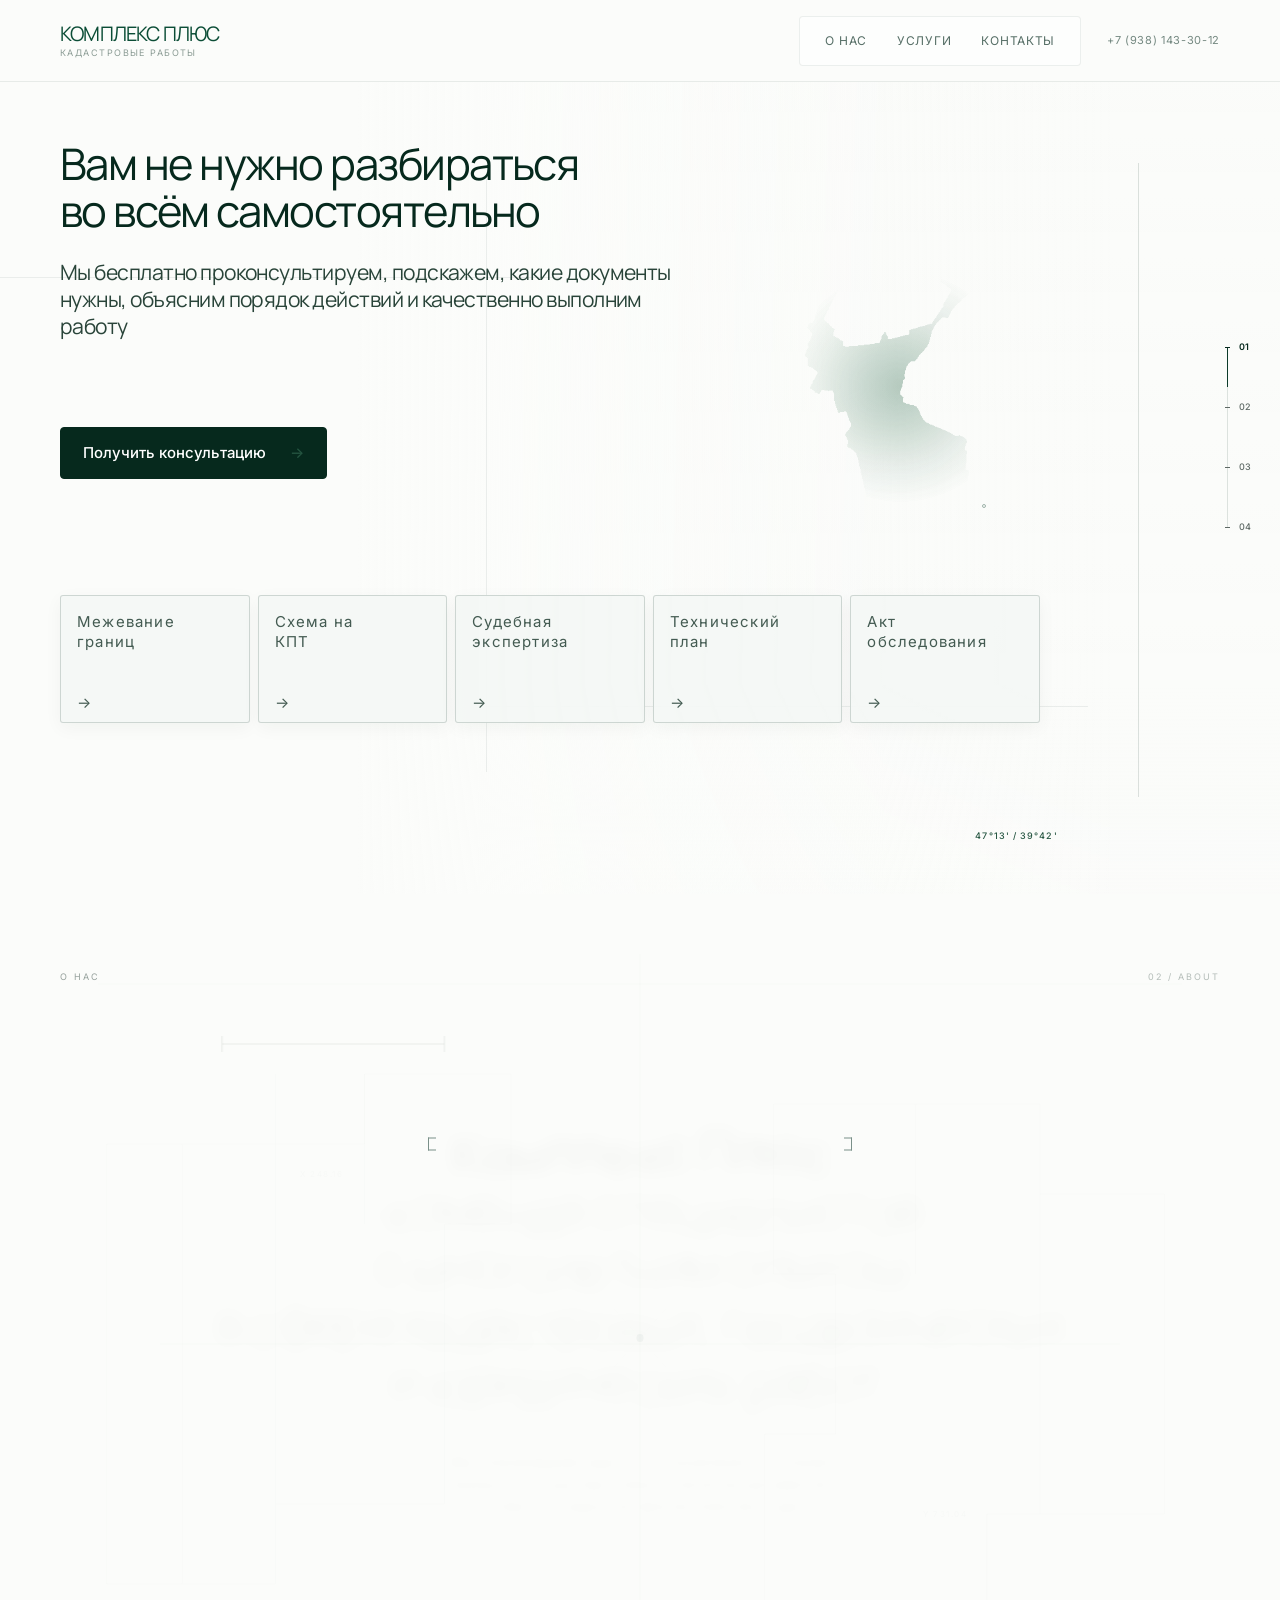
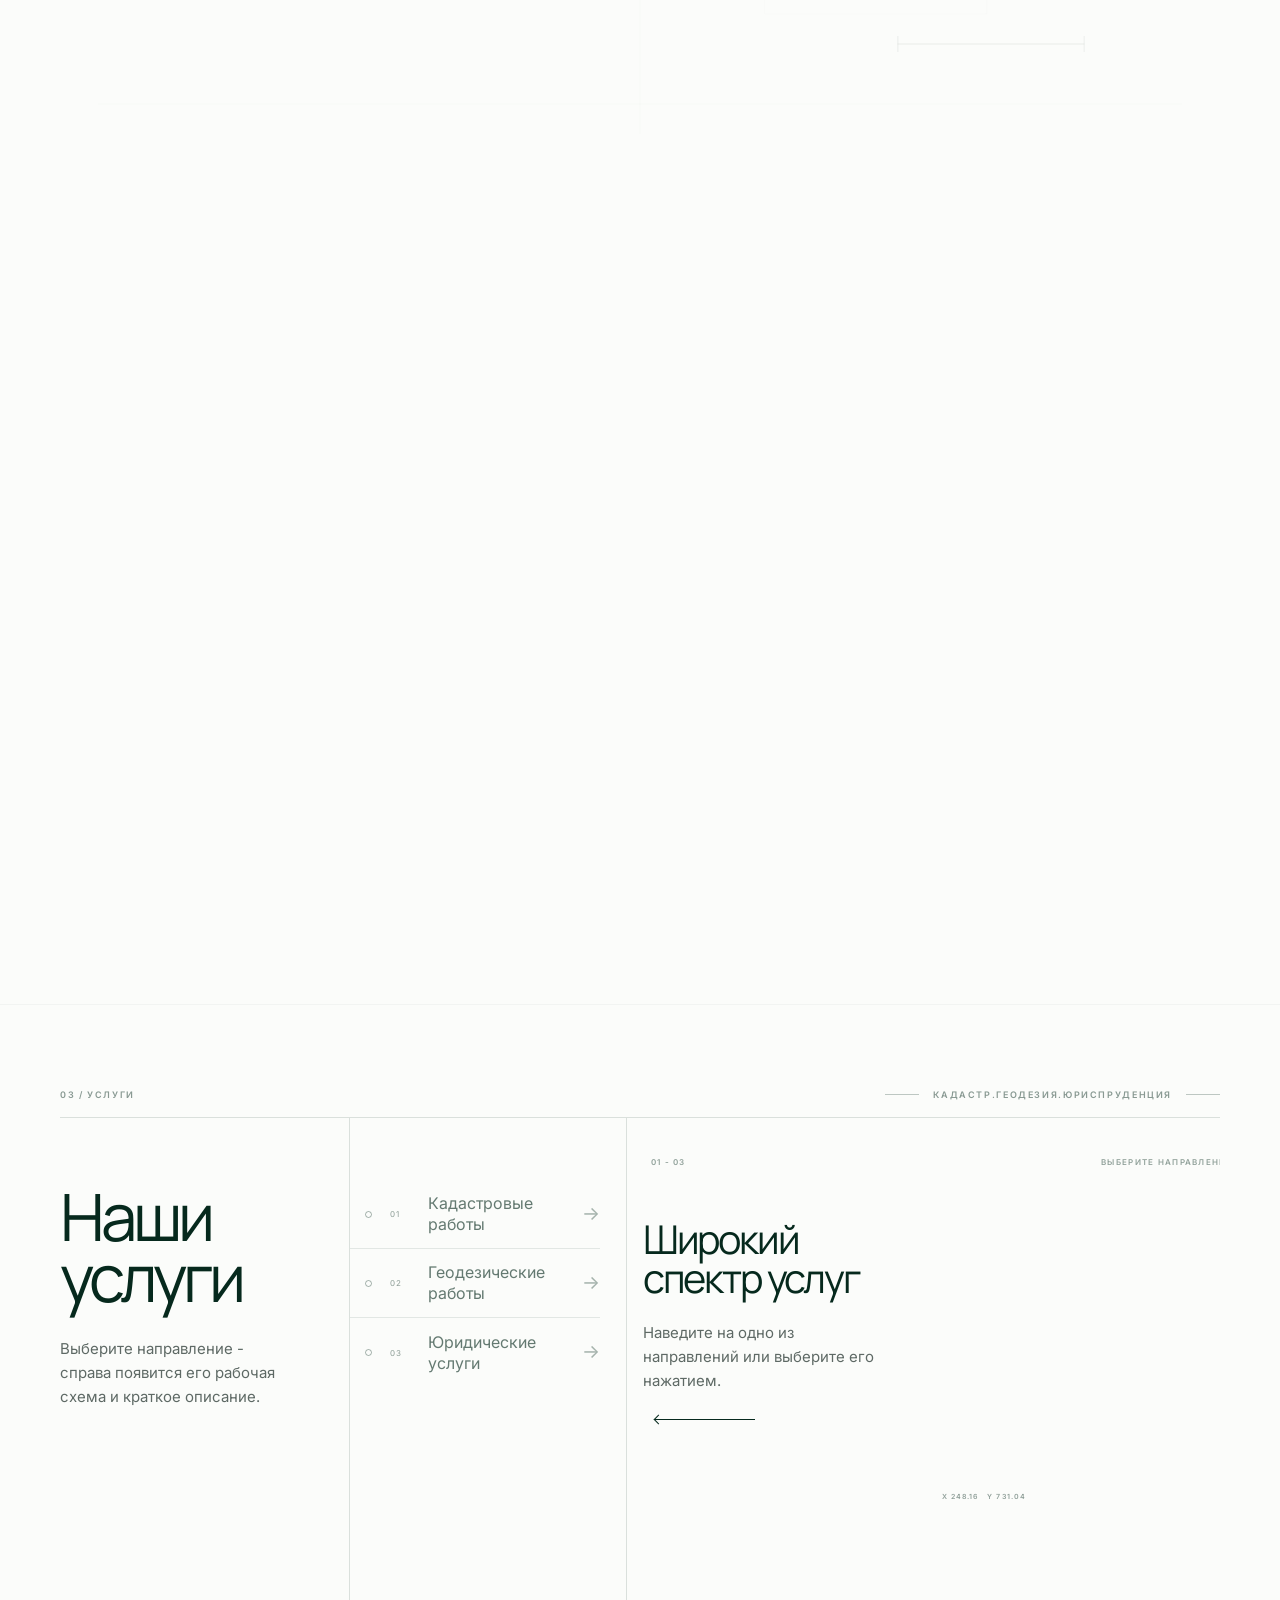
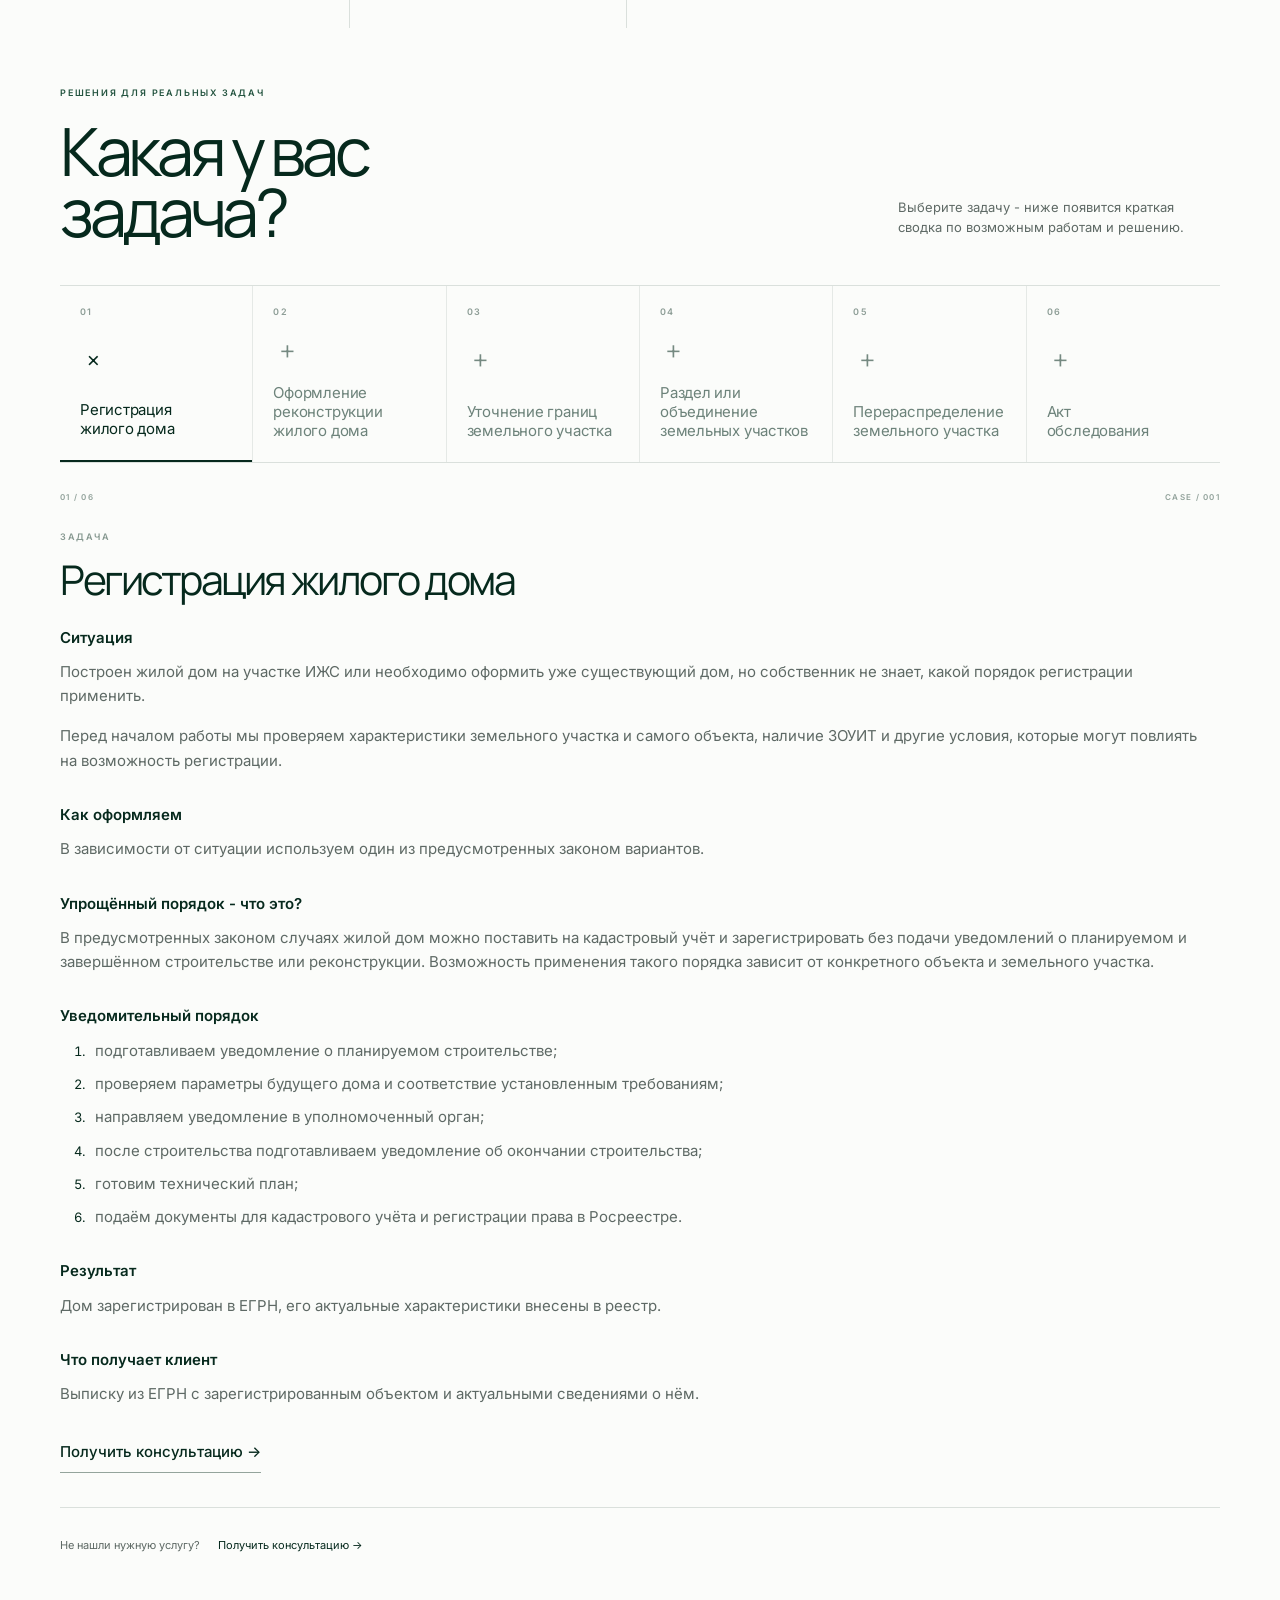
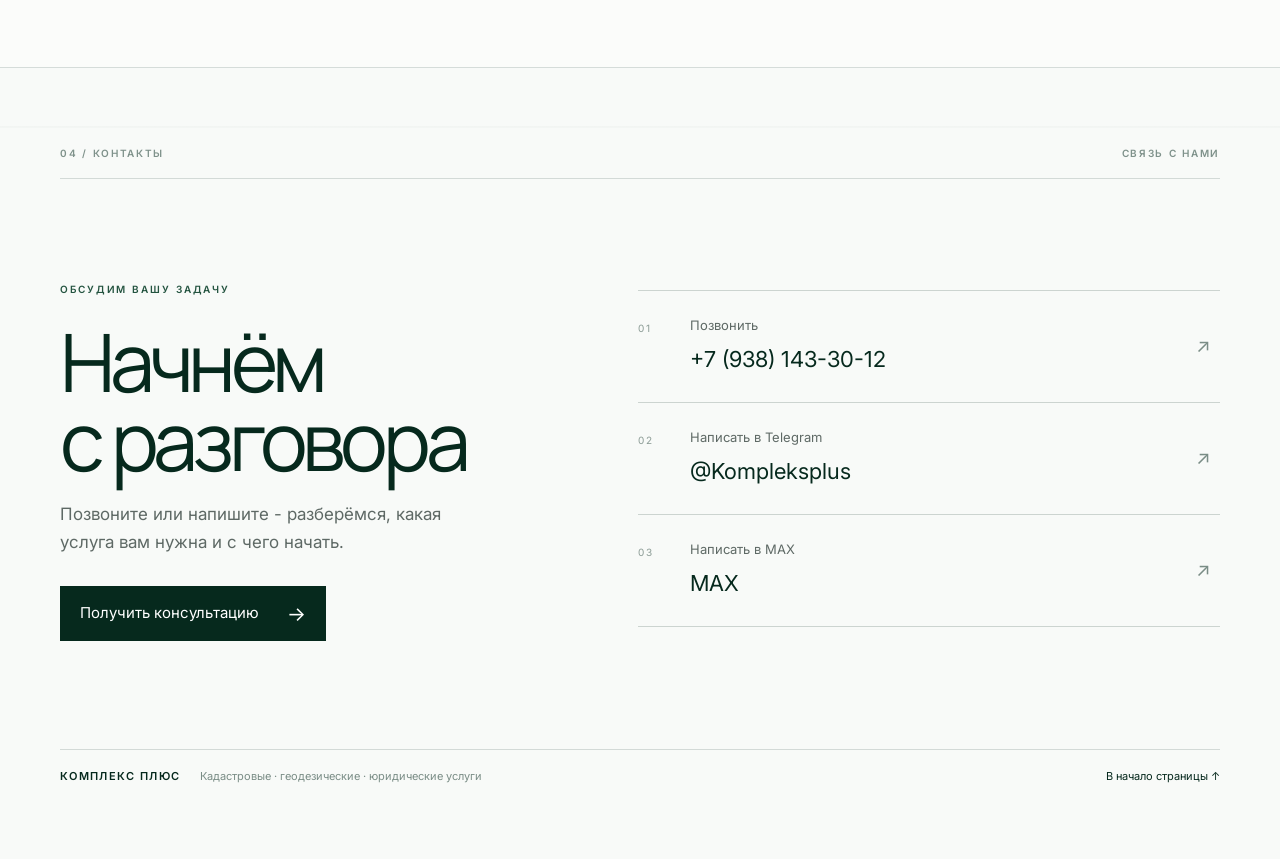
==== commit 4910ac1d: "Bust cached About animation script" ====
--- a/PythonProject1/complex-plus/index.html
+++ b/PythonProject1/complex-plus/index.html
@@ -365,11 +365,11 @@
 <script src="js/mobile-menu.js"></script>
 <script src="js/intro-loader.js"></script>
 <script src="js/hero.js"></script>
-<script src="js/about.js"></script>
+<script src="js/about.js?v=20261003"></script>
 
 <script src="js/page.js"></script>
 
 <script src="js/page-transitions.js"></script>
 <script src="js/consultation.js"></script>
 </body>
-</html>+</html>
--- a/PythonProject1/complex-plus/css/style.css
+++ b/PythonProject1/complex-plus/css/style.css
@@ -1925,6 +1925,8 @@
     text-align: center;
 
     position: relative;
+
+    transform: translateY(-5vh);
 }
 
 
@@ -1981,7 +1983,7 @@
 
     display: inline-block;
 
-    opacity: 0;
+    opacity: .18;
 
     filter: blur(5px);
 
@@ -1998,9 +2000,9 @@
 .about__char {
     display: inline-block;
 
-    opacity: 0;
-
-    filter: blur(4px);
+    opacity: .18;
+
+    filter: blur(5.5px);
 
     transform:
         translate3d(0, 3px, 0);
@@ -2171,9 +2173,9 @@
 .about__text-line {
     display: block;
 
-    opacity: 0;
-
-    filter: blur(3.5px);
+    opacity: .18;
+
+    filter: blur(5px);
 
     transform:
         translate3d(0, 5px, 0);
@@ -2412,6 +2414,8 @@
 
     .about__copy {
         width: 100%;
+
+        transform: translateY(-3vh);
     }
 
 
--- a/PythonProject1/complex-plus/css/services.css
+++ b/PythonProject1/complex-plus/css/services.css
@@ -675,6 +675,7 @@
 .contacts-section a:focus-visible { outline: 2px solid var(--green); outline-offset: 5px; }
 
 @media (max-width: 760px) {
+    .contacts__channel-arrow { display: none; }
     .contacts-section { min-height: 0; padding: 48px 0 22px; background-image: linear-gradient(to bottom, transparent 0, transparent 38px, rgba(6,41,29,.04) 39px, transparent 40px); }
     .contacts__topline { font-size: 9px; }
     .contacts__topline span:last-child { text-align: right; }
--- a/PythonProject1/complex-plus/css/mobile.css
+++ b/PythonProject1/complex-plus/css/mobile.css
@@ -344,16 +344,31 @@
 /* Header has its own breakpoint: the 768px layout still needs a mobile menu. */
 @media (max-width: 768px) {
     .hero-scroll { display: none; }
-    .header, .site-header.header { height: auto; min-height: 72px; padding: 14px 0 12px; }
-    .header .header__inner { width: calc(100% - 32px); height: auto; flex-wrap: wrap; gap: 12px; min-width: 0; }
-    .header .logo { min-width: 0; flex-shrink: 1; }
+    .header, .site-header.header {
+        position: sticky;
+        top: 0;
+        height: auto;
+        min-height: 64px;
+        padding: 10px 0;
+        z-index: 100;
+    }
+    .header .header__inner {
+        width: min(calc(100% - 32px), 620px);
+        min-height: 44px;
+        height: auto;
+        flex-wrap: wrap;
+        align-items: center;
+        gap: 0;
+        min-width: 0;
+    }
+    .header .logo { min-width: 0; flex: 1 1 auto; }
     .header .logo__title { font-size: 18px; }
     .header .logo__subtitle { font-size: 10px; letter-spacing: .08em; }
     .header .header__right { display: none; }
     .header .navigation { display: none; order: 3; width: 100%; min-width: 0; margin: 0; padding: 8px 0 0; gap: 8px; background: transparent; border: 0; }
     .header--menu-open .navigation { display: grid; grid-template-columns: repeat(2, minmax(0, 1fr)); }
     .header .navigation__link { display: flex; align-items: center; min-height: 44px; padding: 8px 10px; font-size: 14px; white-space: normal; }
-    .header .mobile-menu { display: inline-flex; flex: 0 0 44px; align-items: center; justify-content: center; flex-direction: column; gap: 5px; width: 44px; height: 44px; margin-left: auto; padding: 0; border: 1px solid rgba(6,41,29,.12); border-radius: 10px; background: transparent; box-shadow: none; }
+    .header .mobile-menu { display: inline-flex; flex: 0 0 44px; align-items: center; justify-content: center; flex-direction: column; gap: 5px; width: 44px; height: 44px; margin: 0 0 0 12px; padding: 0; border: 1px solid rgba(6,41,29,.12); border-radius: 10px; background: transparent; box-shadow: none; }
     .header .mobile-menu span { display: block; width: 20px; height: 1px; background: #06291d; transition: transform .2s ease, opacity .2s ease; }
     .header--menu-open .mobile-menu span:nth-child(1) { transform: translateY(6px) rotate(45deg); }
     .header--menu-open .mobile-menu span:nth-child(2) { opacity: 0; }
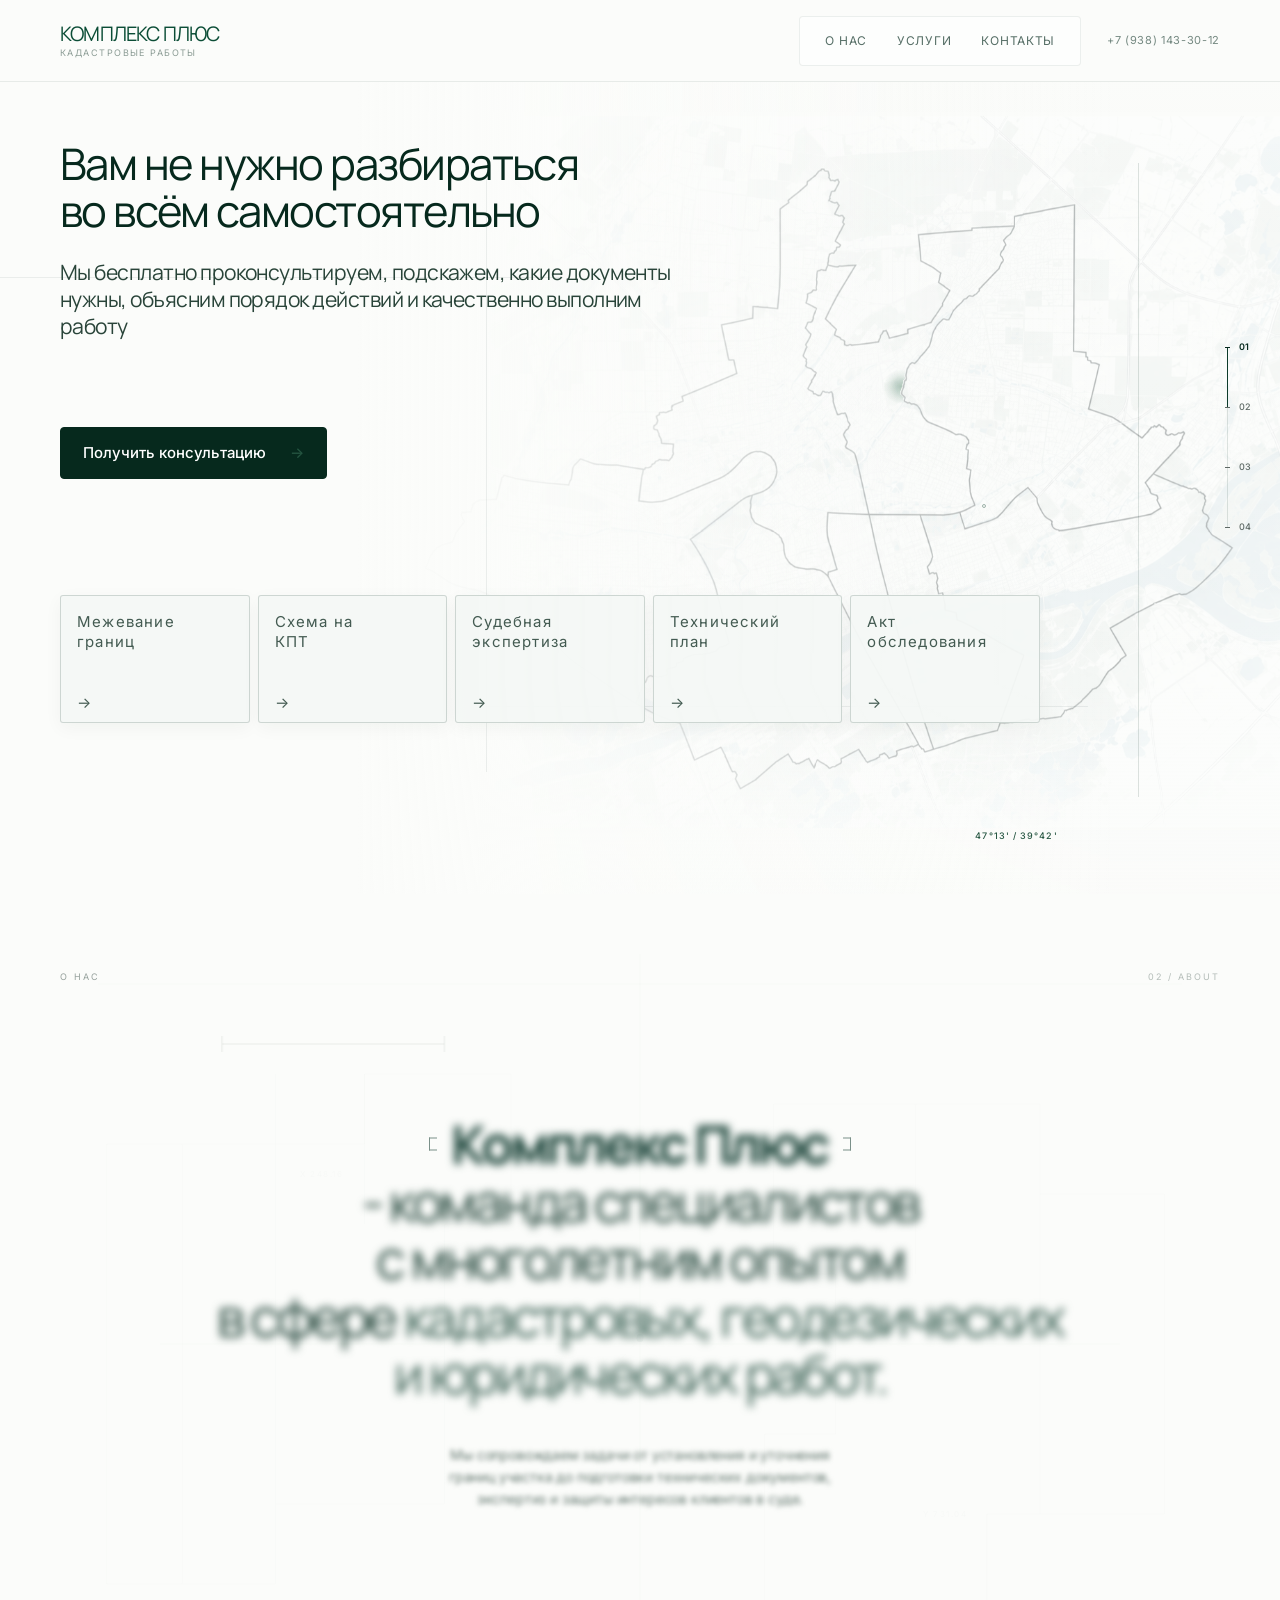
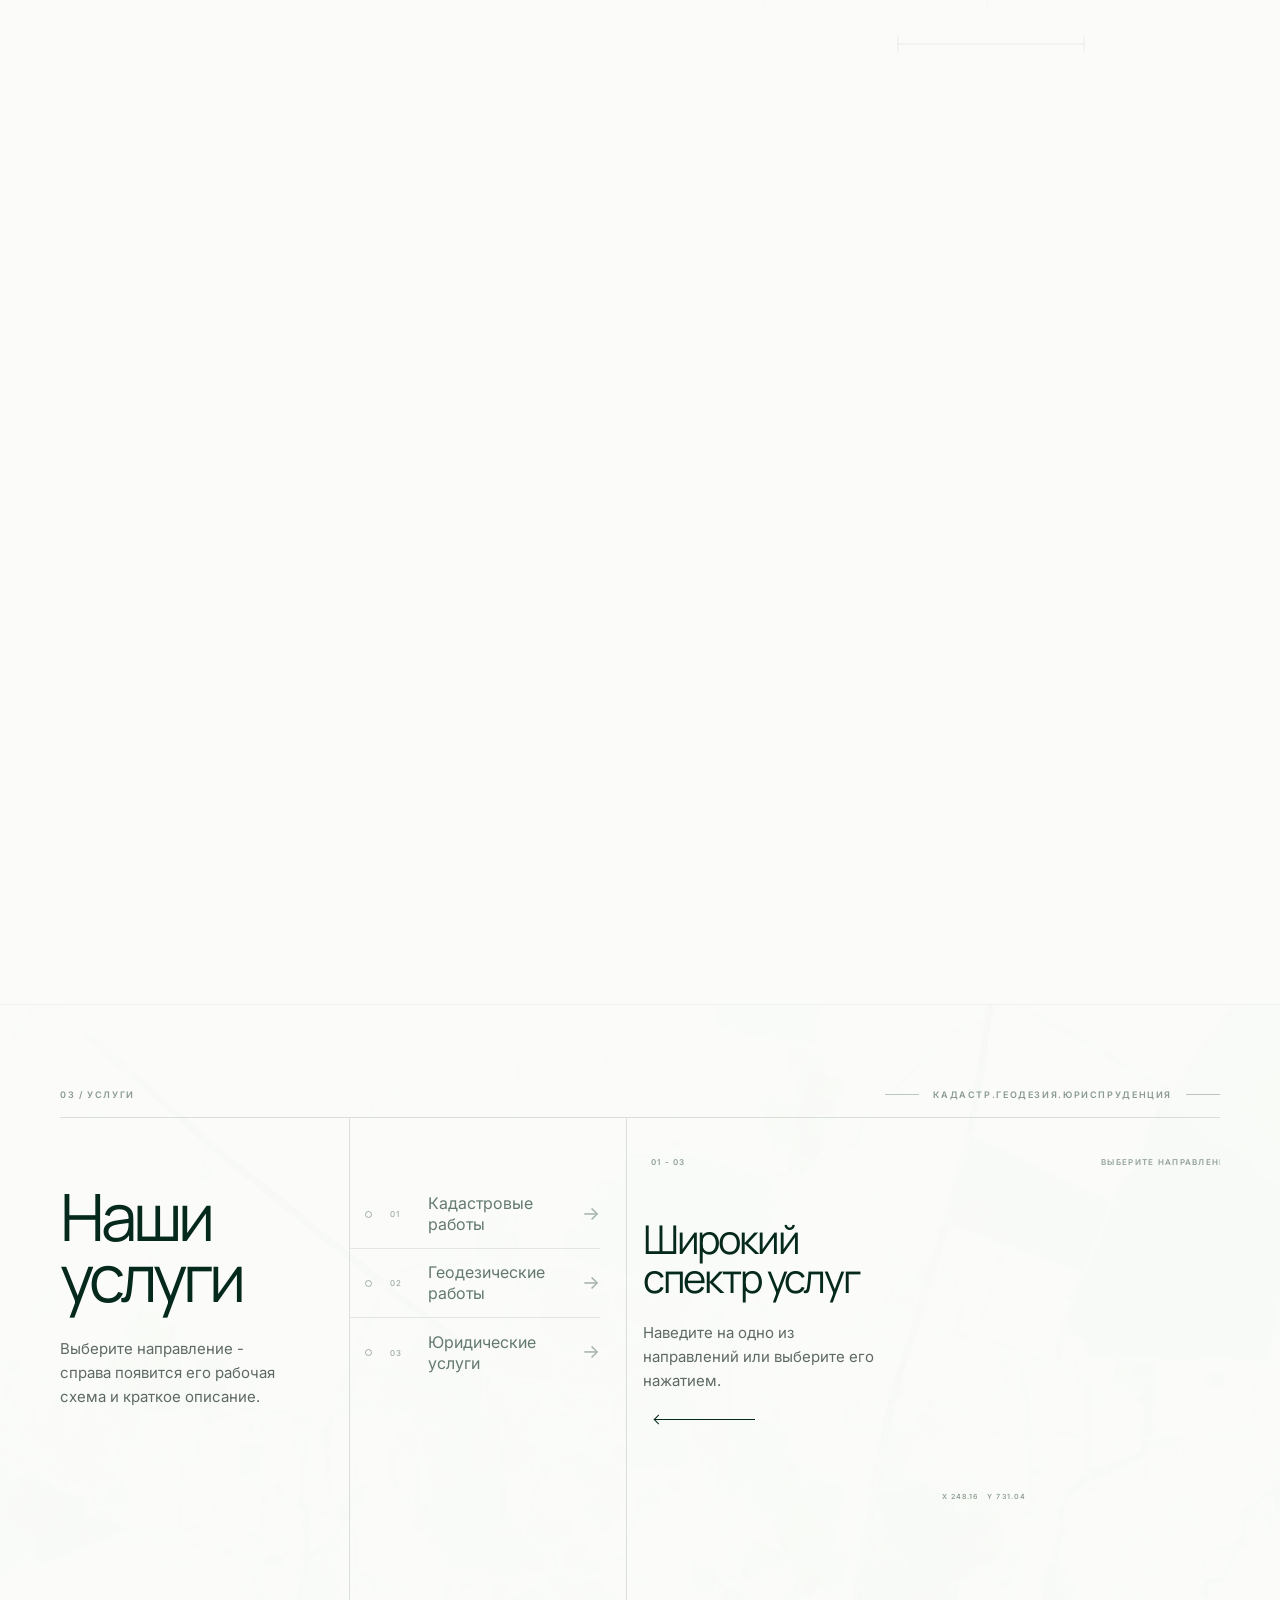
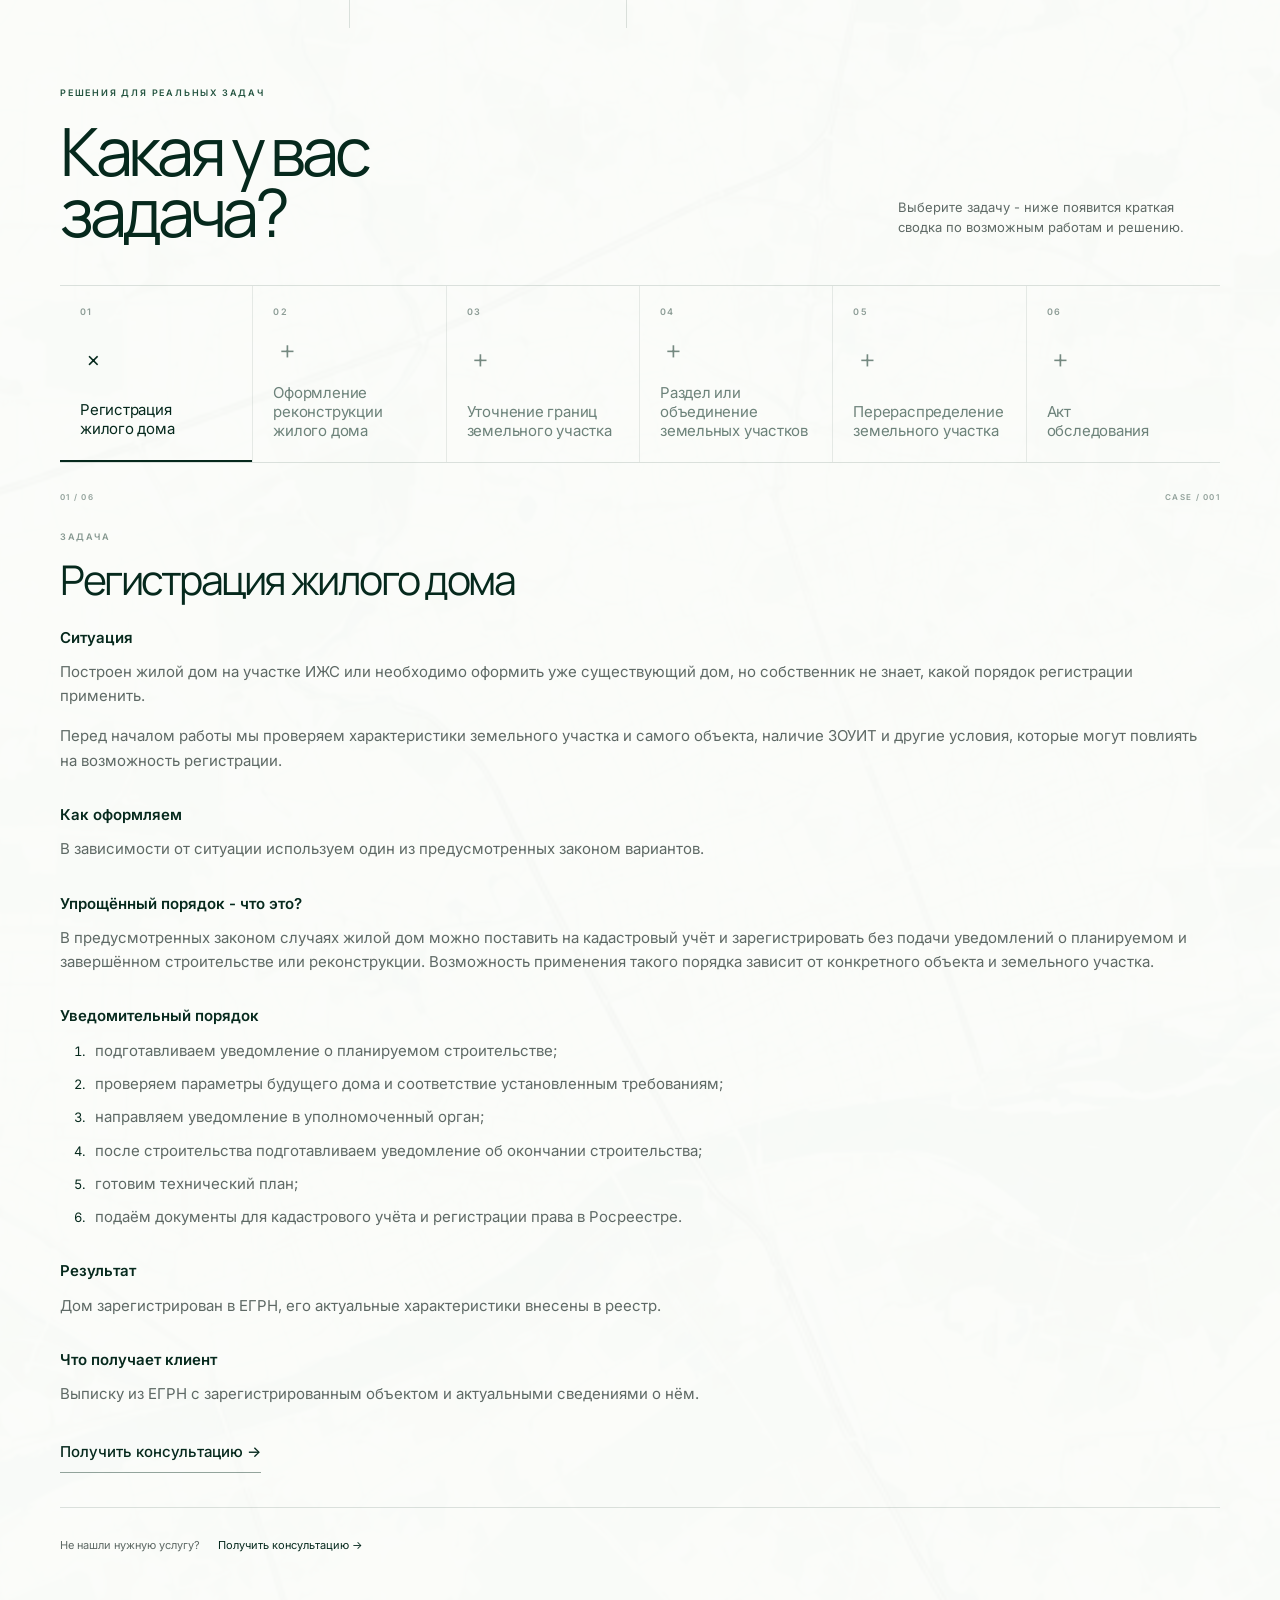
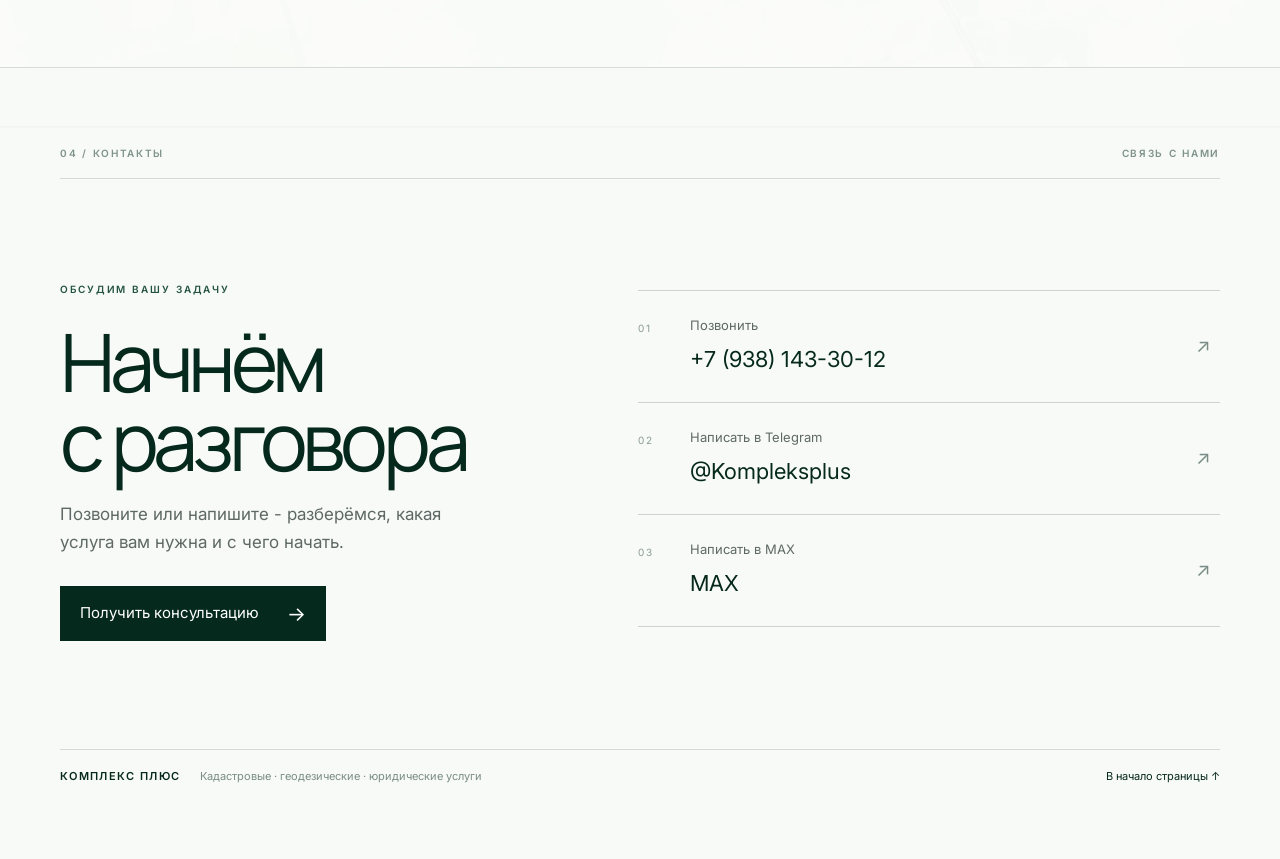
==== commit ef25efbe: "Restore valid map assets and make About sharpen on scroll" ====
--- a/PythonProject1/complex-plus/index.html
+++ b/PythonProject1/complex-plus/index.html
@@ -26,7 +26,7 @@
         rel="stylesheet"
     >
 
-    <link rel="stylesheet" href="css/style.css">
+    <link rel="stylesheet" href="css/style.css?v=20261003-map-blur">
     <link rel="stylesheet" href="css/services.css">
     <link rel="stylesheet" href="css/mobile.css">
     <link rel="stylesheet" href="css/intro-loader.css">
@@ -181,7 +181,7 @@
     <div class="hero__map">
 
         <img
-            src="images/rostov-map.png"
+            src="images/rostov-map.png?v=20261003-restored"
             alt="Карта Ростова-на-Дону"
             class="hero__map-image"
         >
@@ -365,7 +365,7 @@
 <script src="js/mobile-menu.js"></script>
 <script src="js/intro-loader.js"></script>
 <script src="js/hero.js"></script>
-<script src="js/about.js?v=20261003"></script>
+<script src="js/about.js?v=20261003-map-blur"></script>
 
 <script src="js/page.js"></script>
 
--- a/PythonProject1/complex-plus/css/style.css
+++ b/PythonProject1/complex-plus/css/style.css
@@ -1980,42 +1980,13 @@
 
 .about__fragment {
     position: relative;
-
     display: inline-block;
-
-    opacity: .18;
-
-    filter: blur(5px);
-
-    transform:
-        translate3d(0, 7px, 0);
-
-    will-change:
-        opacity,
-        transform,
-        filter;
-}
-
-
-.about__char {
-    display: inline-block;
-
-    opacity: .18;
-
-    filter: blur(5.5px);
-
-    transform:
-        translate3d(0, 3px, 0);
-
-    will-change:
-        opacity,
-        transform,
-        filter;
-
-    /*
-     * Никаких CSS transition здесь:
-     * движение полностью управляется scroll progress.
-     */
+    opacity: 1;
+}
+
+.about-section.is-scroll-ready .about__fragment {
+    filter: blur(4.5px);
+    will-change: filter;
 }
 
 
@@ -2172,18 +2143,12 @@
 
 .about__text-line {
     display: block;
-
-    opacity: .18;
-
-    filter: blur(5px);
-
-    transform:
-        translate3d(0, 5px, 0);
-
-    will-change:
-        opacity,
-        transform,
-        filter;
+    opacity: 1;
+}
+
+.about-section.is-scroll-ready .about__text-line {
+    filter: blur(2.5px);
+    will-change: filter;
 }
 
 
@@ -2539,46 +2504,11 @@
    ========================================================= */
 
 @media (prefers-reduced-motion: reduce) {
-
-    .about-section {
-        height: auto;
-
-        min-height: 100vh;
-    }
-
-
-    .about__sticky {
-        position: relative;
-
-        height: auto;
-
-        min-height: 100vh;
-    }
-
-
-    .about__fragment,
-    .about__char,
-    .about__text-line,
     .about__technical,
     .about__boundary {
         transition: none;
         animation: none;
-
-        filter: none;
-
         transform: none;
-
-        opacity: 1;
-    }
-
-
-    .about__technical {
-        opacity: .12;
-    }
-
-
-    .about__boundary {
-        opacity: .10;
     }
 }
 /* HEADER V2 - shared visual language; Hero/loader untouched */
--- a/PythonProject1/complex-plus/css/page-transitions.css
+++ b/PythonProject1/complex-plus/css/page-transitions.css
@@ -17,7 +17,7 @@
     .direction-page .direction-card:nth-child(1) { animation-delay: .32s; }
     .direction-page .direction-card:nth-child(2) { animation-delay: .42s; }
     .direction-page .direction-card:nth-child(3) { animation-delay: .52s; }
-    .direction-page .direction-card:nth-child(4) { animation-delay: .62s; }
+    .direction-page .direction-card:nth-child(n+4) { animation-delay: .62s; }
     .direction-page .direction-back { animation-delay: .72s; }
 
     @keyframes directionReveal {
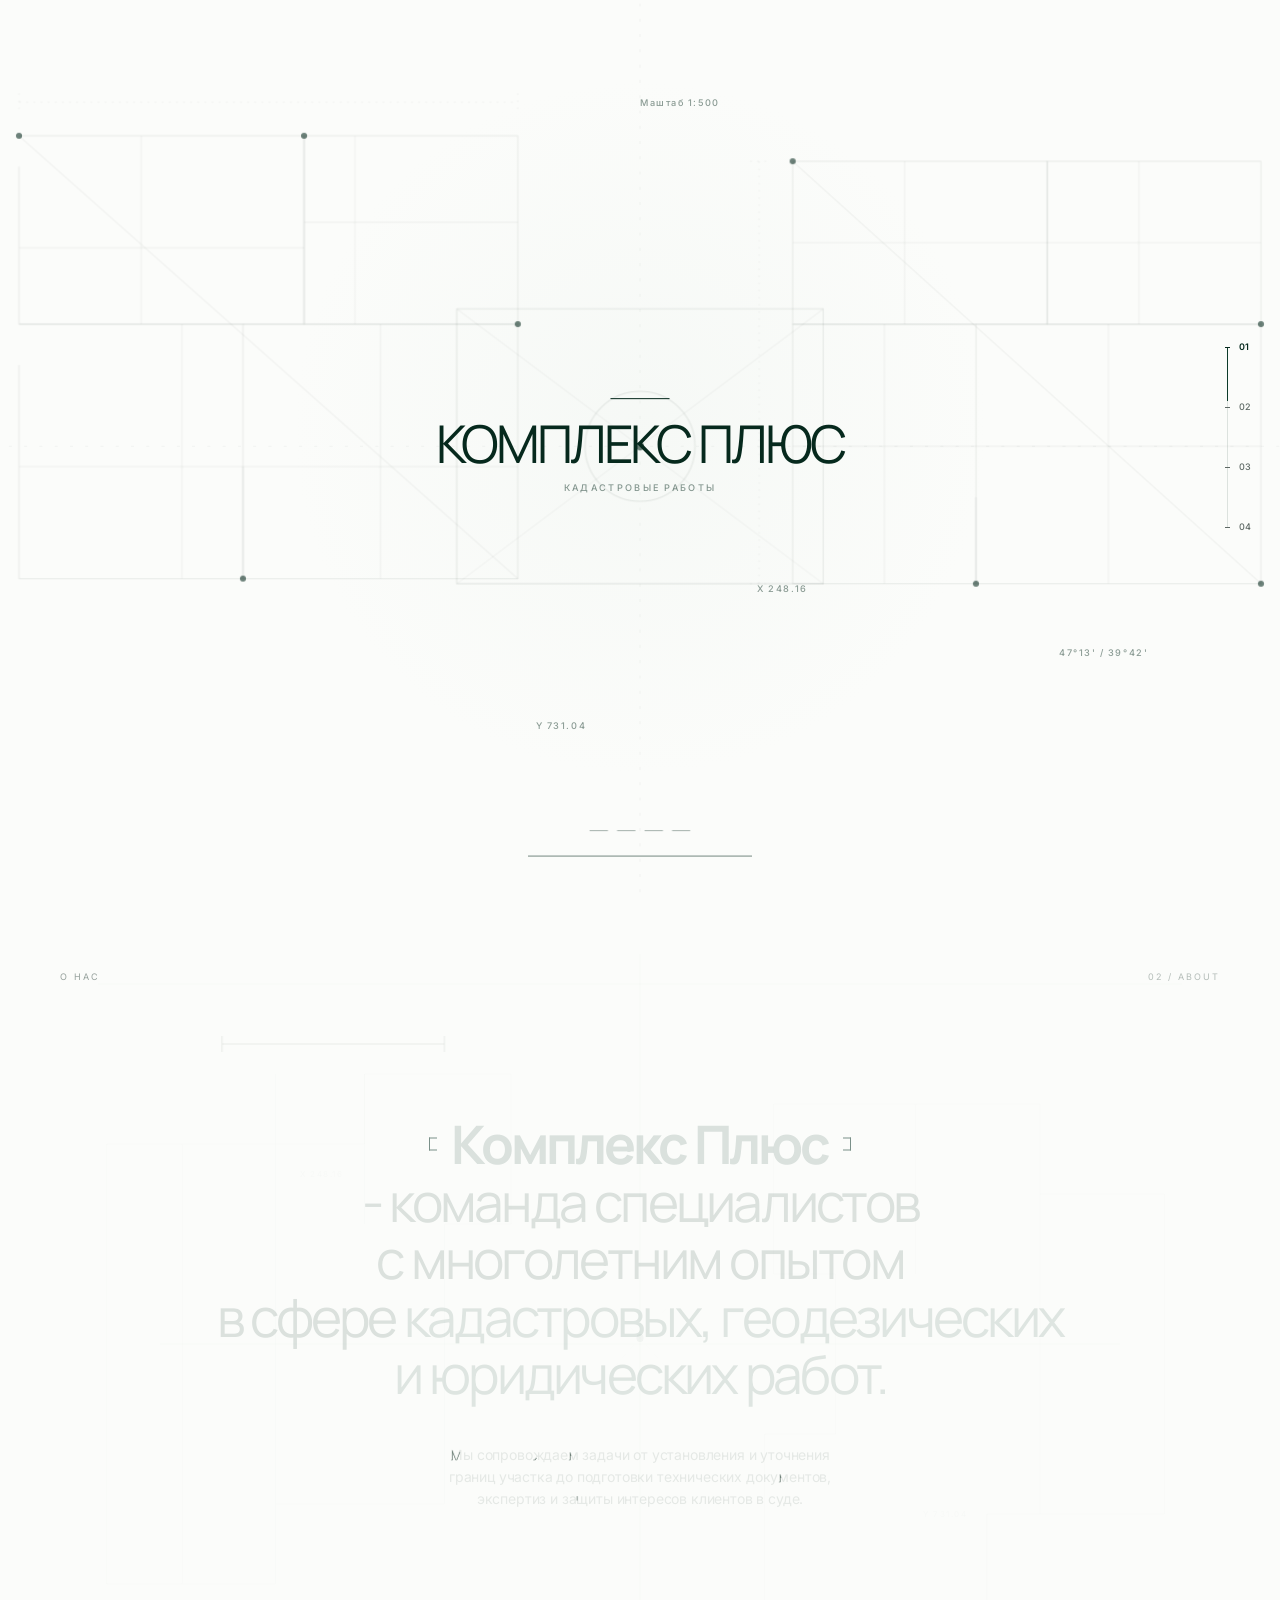
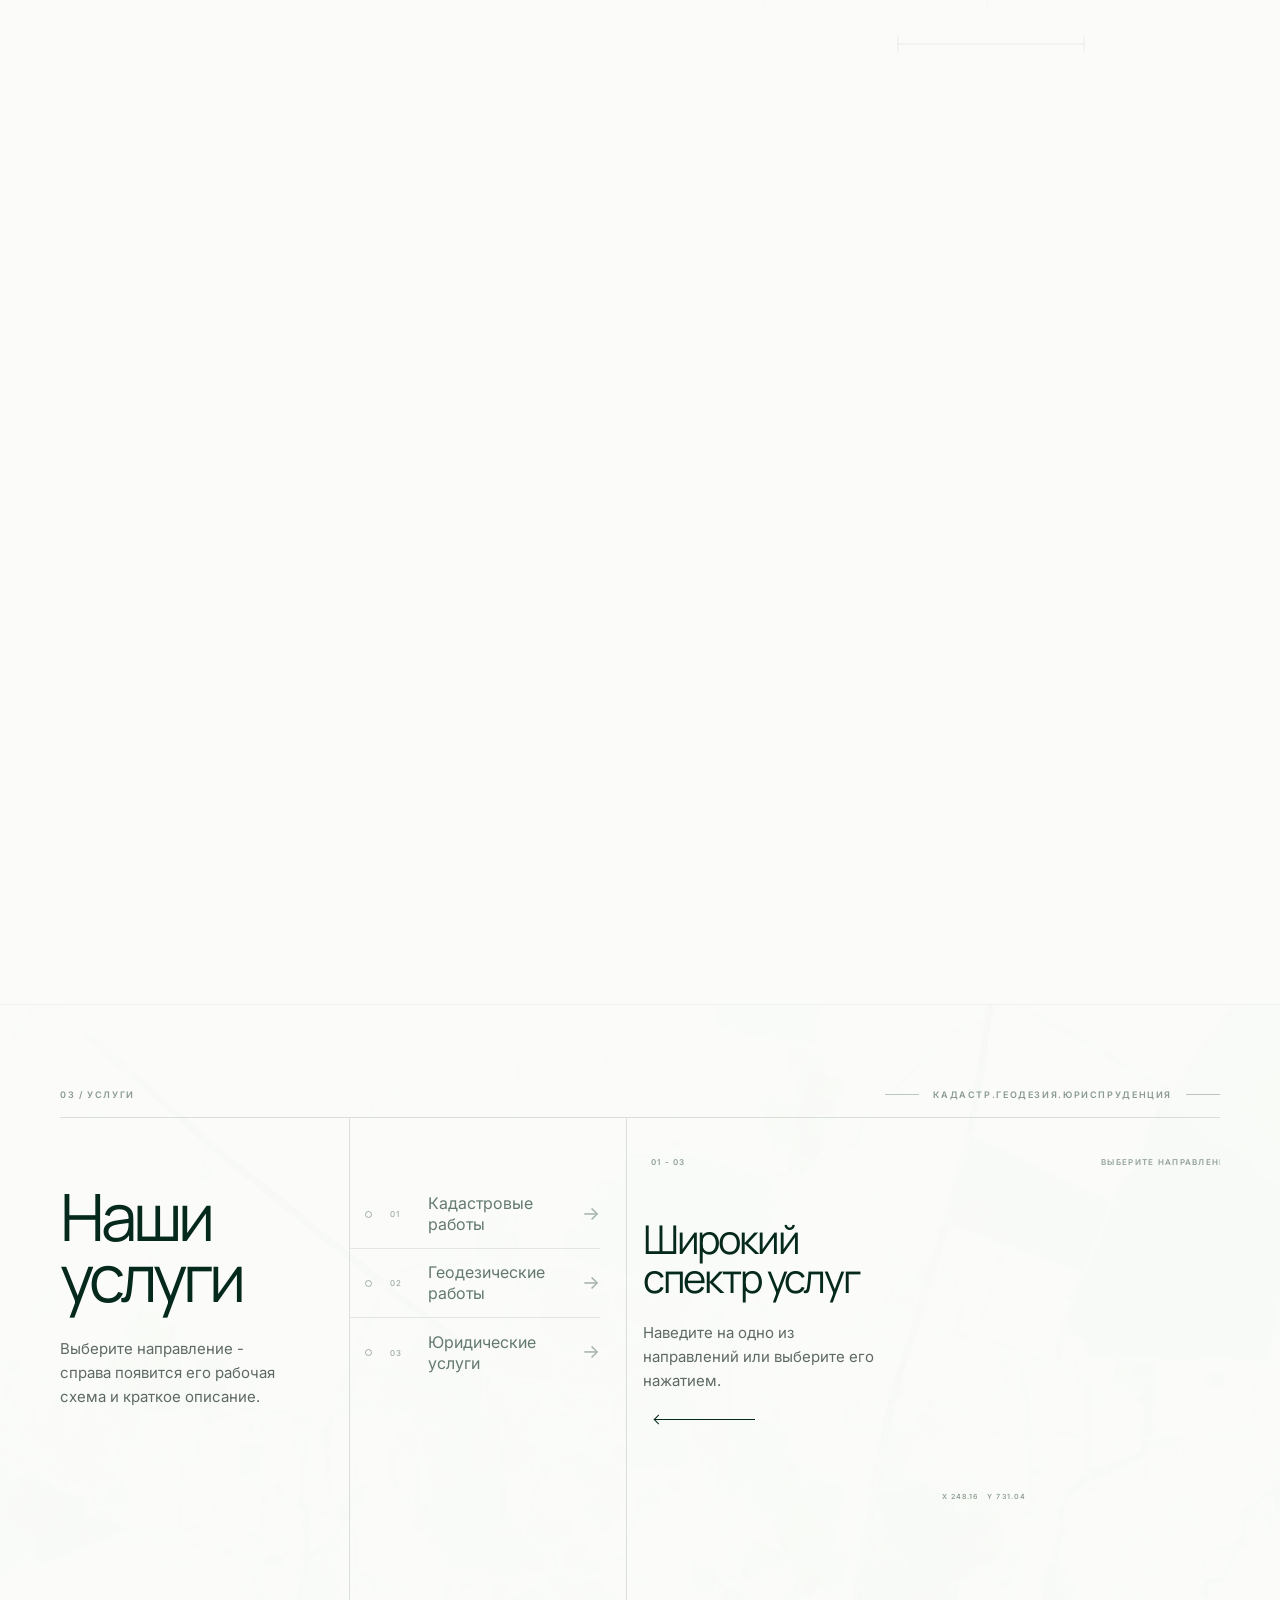
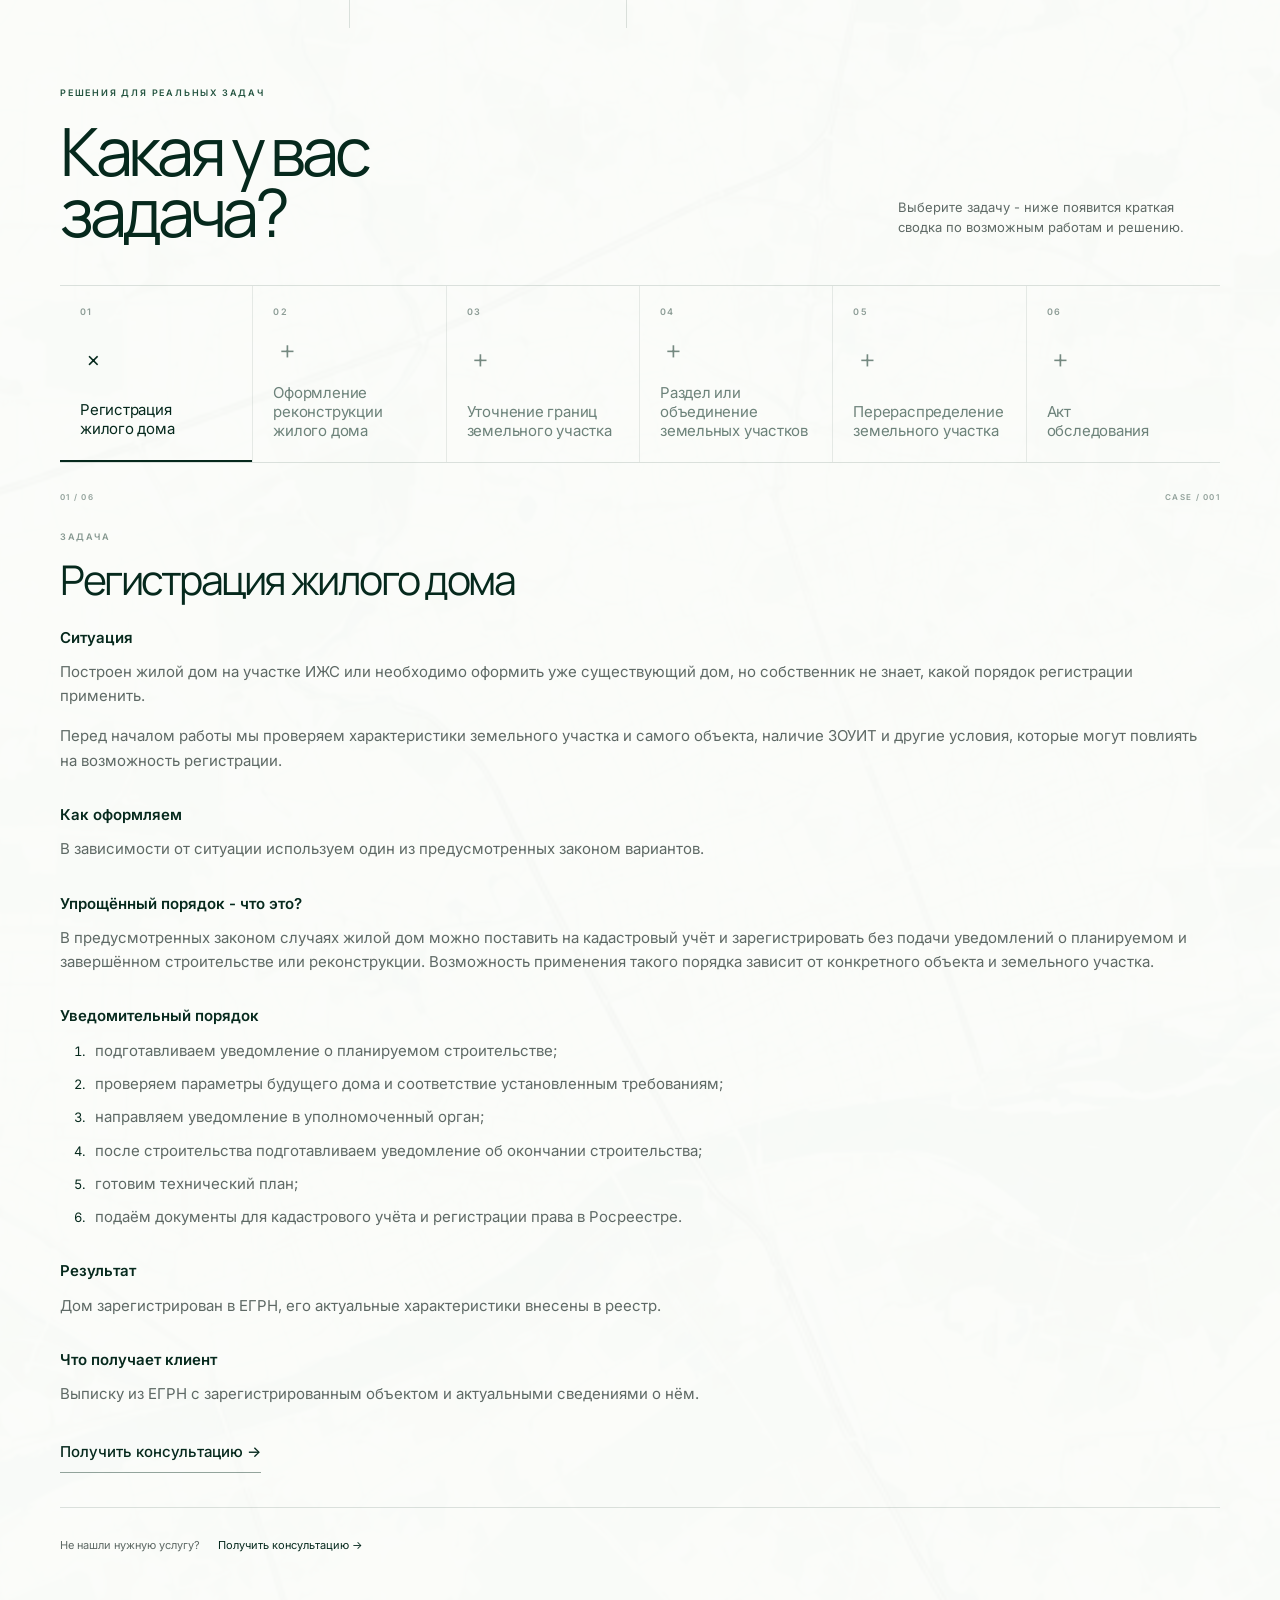
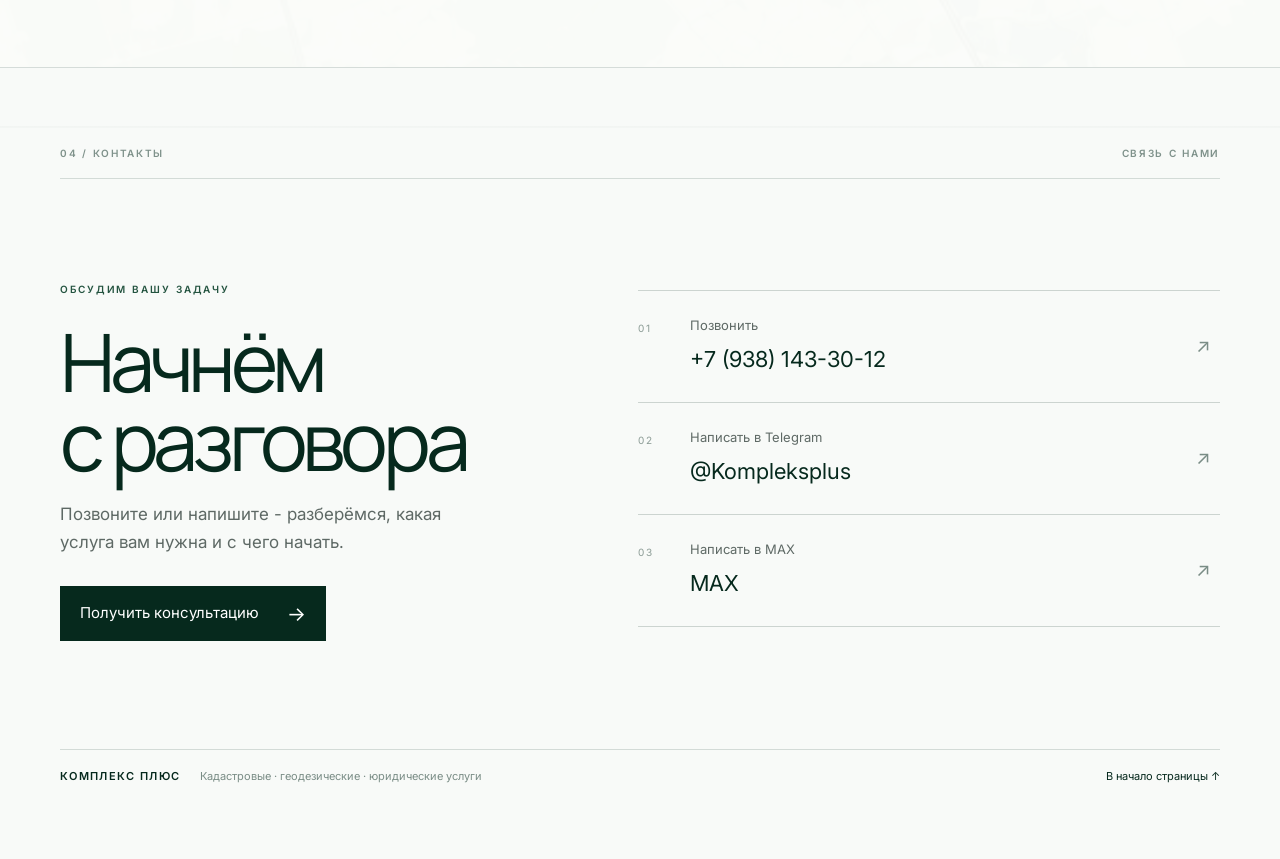
==== commit 18071cec: "Try scroll-driven glyph strokes for About in isolated branch" ====
--- a/PythonProject1/complex-plus/index.html
+++ b/PythonProject1/complex-plus/index.html
@@ -26,7 +26,7 @@
         rel="stylesheet"
     >
 
-    <link rel="stylesheet" href="css/style.css?v=20261003-map-blur">
+    <link rel="stylesheet" href="css/style.css?v=20261003-stroke">
     <link rel="stylesheet" href="css/services.css">
     <link rel="stylesheet" href="css/mobile.css">
     <link rel="stylesheet" href="css/intro-loader.css">
@@ -365,7 +365,7 @@
 <script src="js/mobile-menu.js"></script>
 <script src="js/intro-loader.js"></script>
 <script src="js/hero.js"></script>
-<script src="js/about.js?v=20261003-map-blur"></script>
+<script src="js/about.js?v=20261003-stroke"></script>
 
 <script src="js/page.js"></script>
 
--- a/PythonProject1/complex-plus/css/style.css
+++ b/PythonProject1/complex-plus/css/style.css
@@ -1984,10 +1984,21 @@
     opacity: 1;
 }
 
-.about-section.is-scroll-ready .about__fragment {
-    filter: blur(4.5px);
-    will-change: filter;
-}
+.about__ink-source { opacity: 1; }
+.about-section.is-scroll-ready .about__ink-source { opacity: .14; }
+.about__ink {
+    position: absolute;
+    inset: 0;
+    width: 100%;
+    height: 100%;
+    overflow: visible;
+    pointer-events: none;
+    fill: none;
+    stroke-width: .65px;
+    stroke-linecap: round;
+    stroke-linejoin: round;
+}
+.about__ink text { vector-effect: non-scaling-stroke; }
 
 
 .about__fragment--brand {
@@ -2142,14 +2153,12 @@
 
 
 .about__text-line {
+    position: relative;
     display: block;
     opacity: 1;
 }
 
-.about-section.is-scroll-ready .about__text-line {
-    filter: blur(2.5px);
-    will-change: filter;
-}
+
 
 
 /* =========================================================
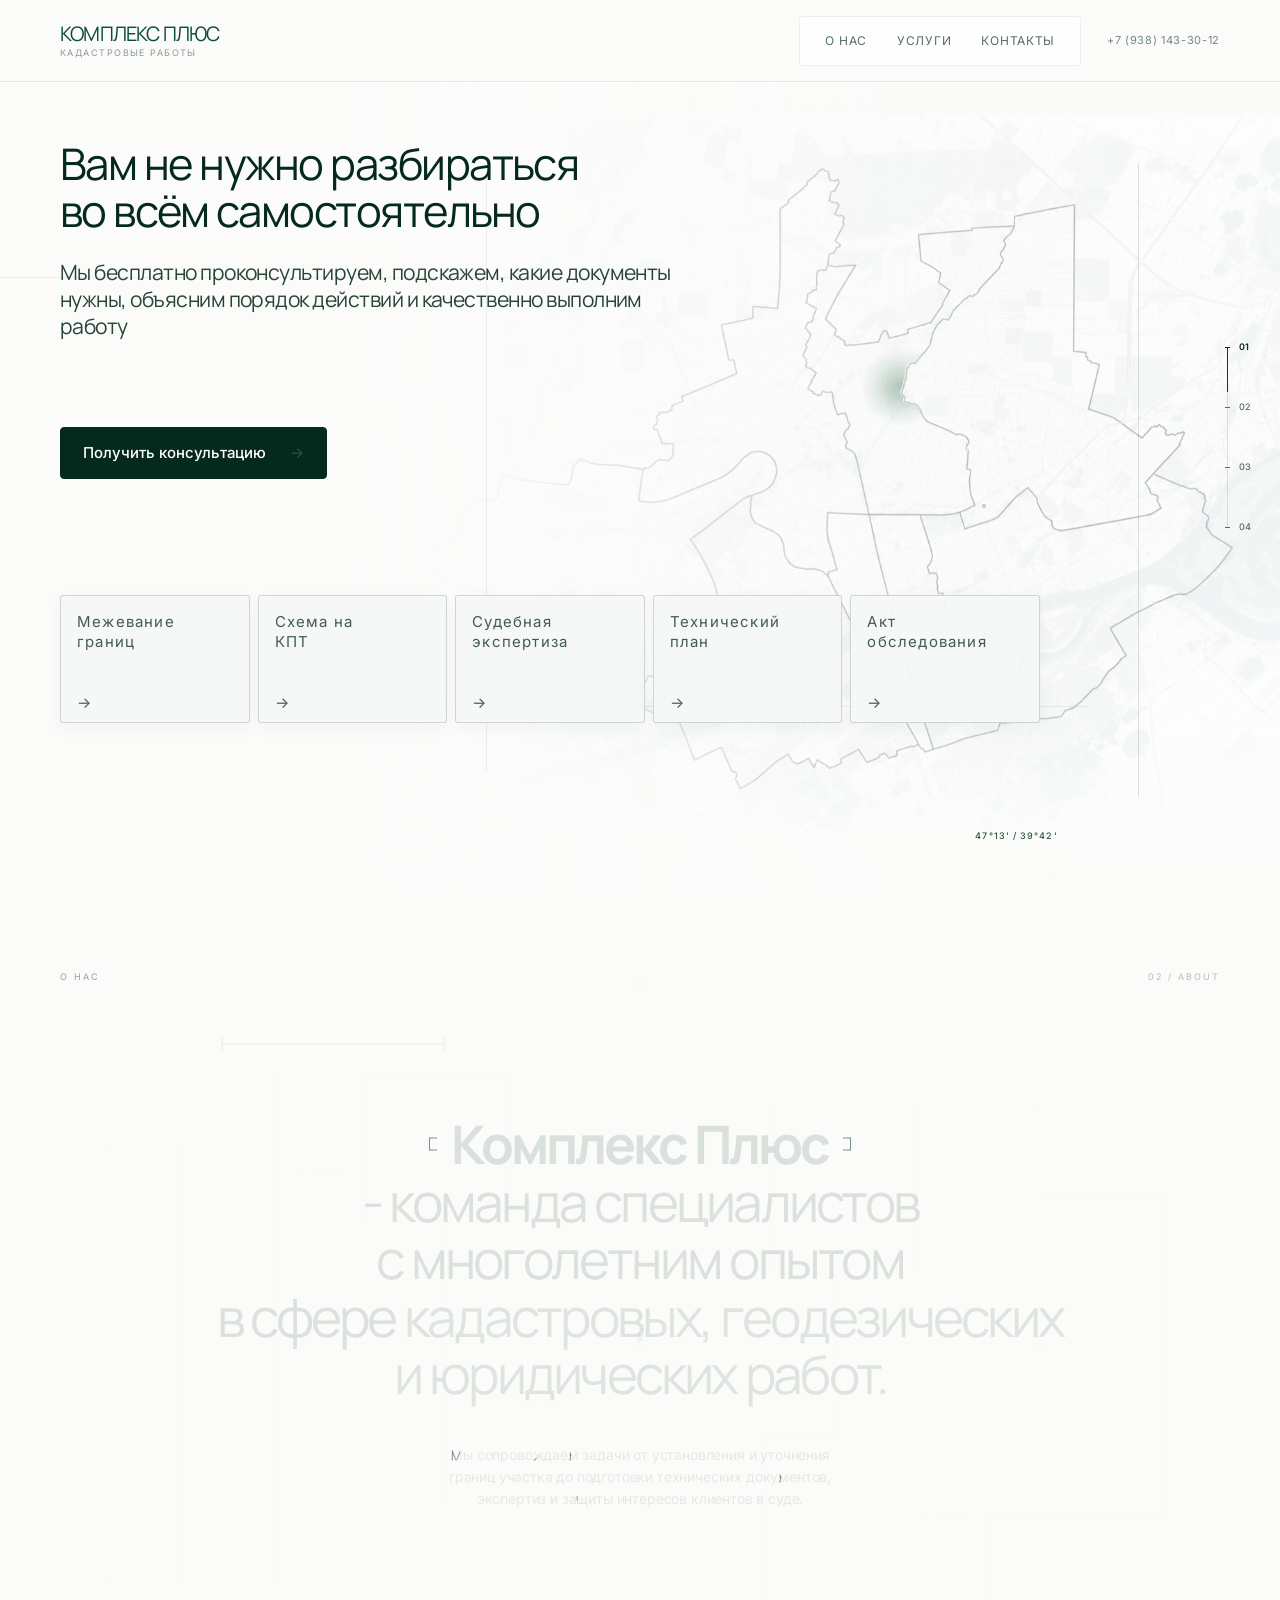
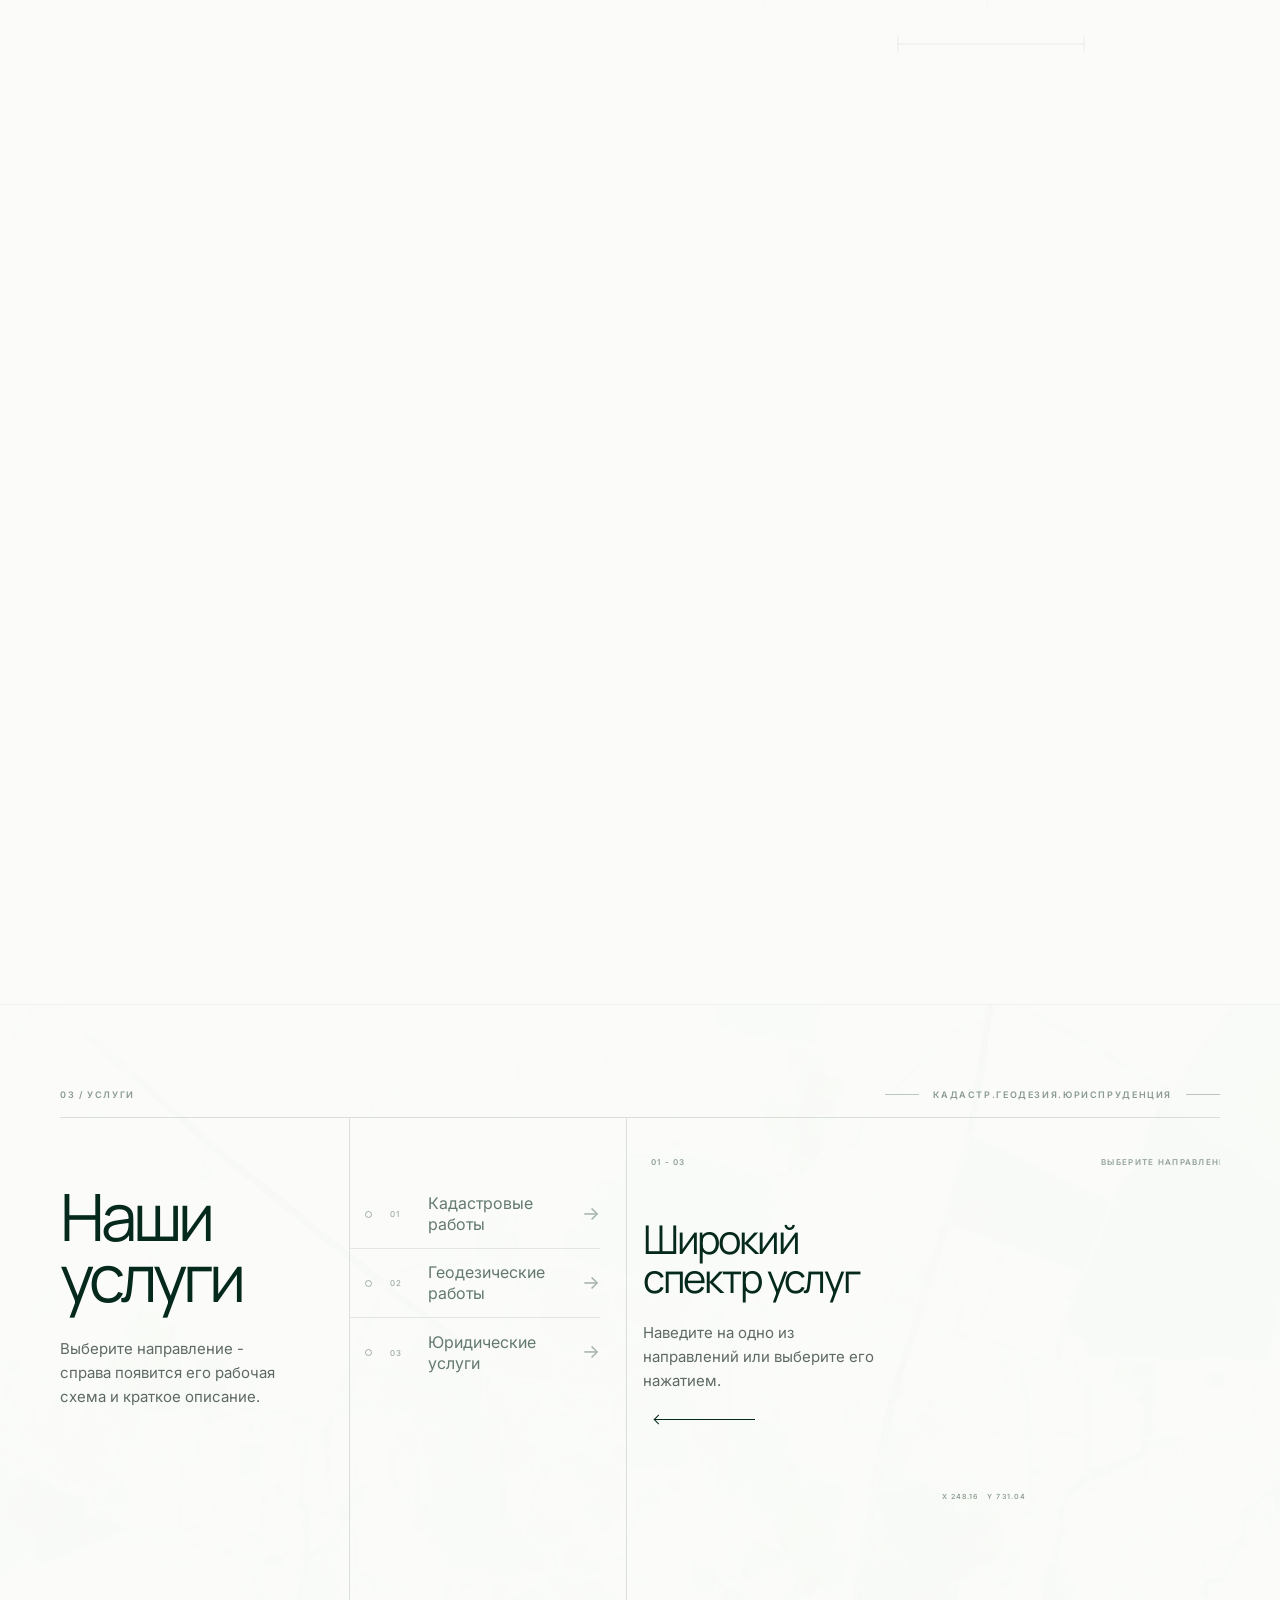
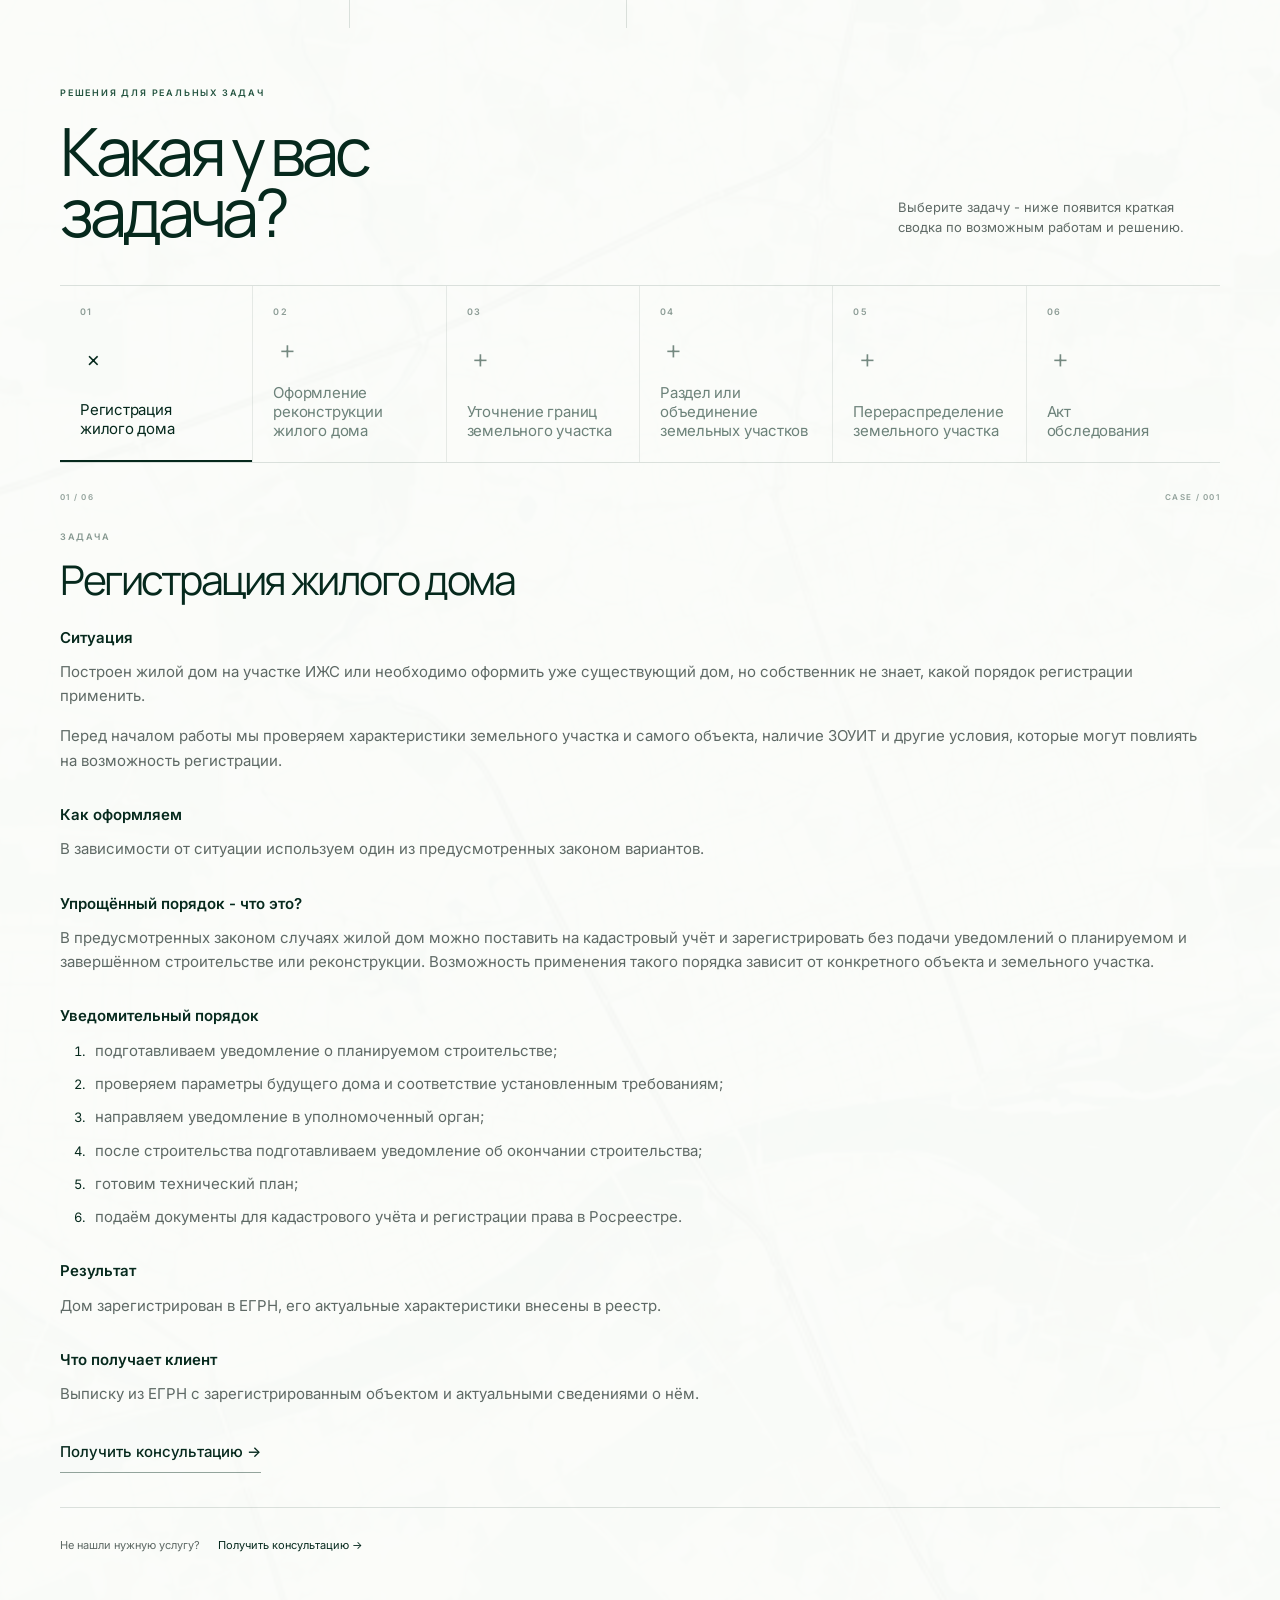
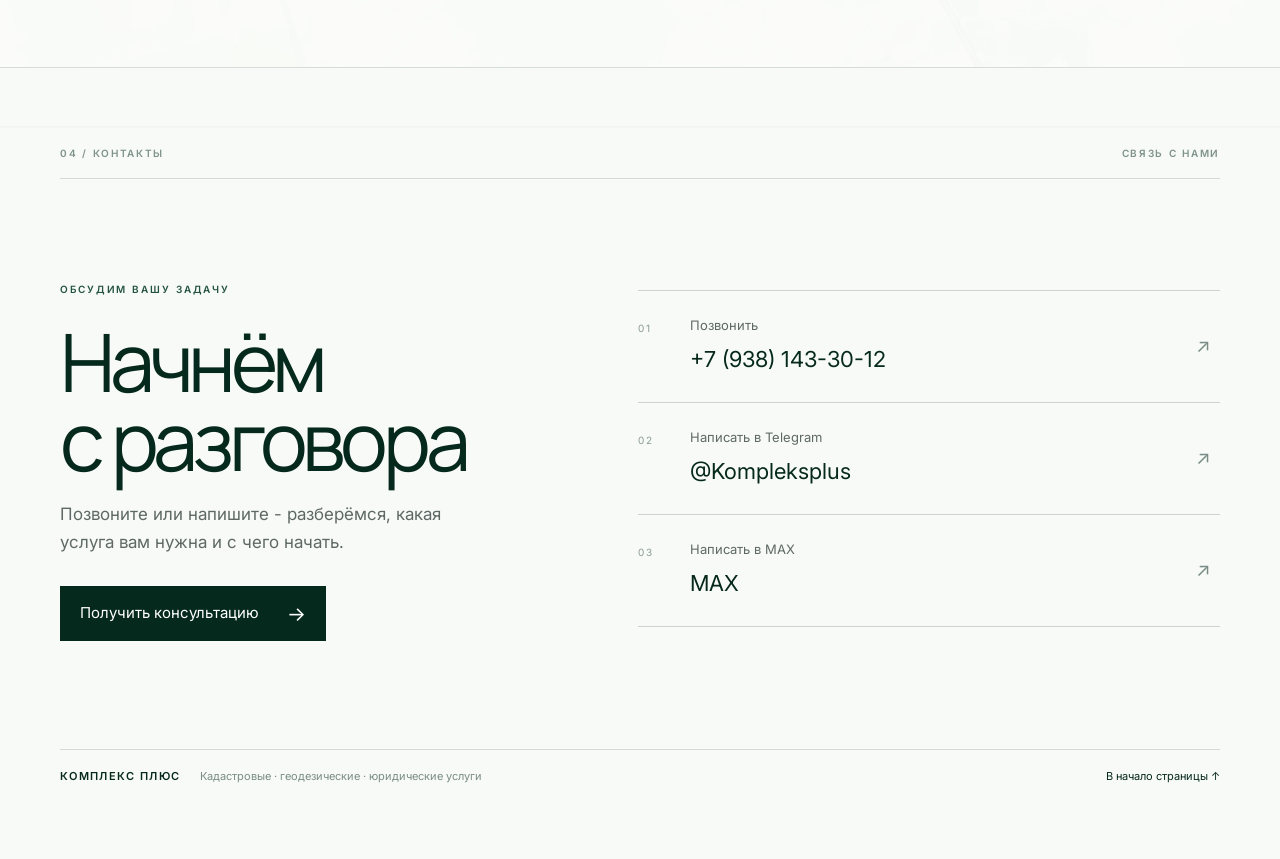
==== commit 53dcac44: "Refresh mobile stylesheet cache" ====
--- a/PythonProject1/complex-plus/index.html
+++ b/PythonProject1/complex-plus/index.html
@@ -26,9 +26,9 @@
         rel="stylesheet"
     >
 
-    <link rel="stylesheet" href="css/style.css?v=20261003-stroke">
+    <link rel="stylesheet" href="css/style.css?v=20261003-map-blur">
     <link rel="stylesheet" href="css/services.css">
-    <link rel="stylesheet" href="css/mobile.css">
+    <link rel="stylesheet" href="css/mobile.css?v=20261004-1">
     <link rel="stylesheet" href="css/intro-loader.css">
     <link
         href="https://fonts.googleapis.com/css2?family=Manrope:wght@400;500;600;700&display=swap"
@@ -365,7 +365,7 @@
 <script src="js/mobile-menu.js"></script>
 <script src="js/intro-loader.js"></script>
 <script src="js/hero.js"></script>
-<script src="js/about.js?v=20261003-stroke"></script>
+<script src="js/about.js?v=20261003-map-blur"></script>
 
 <script src="js/page.js"></script>
 
--- a/PythonProject1/complex-plus/css/mobile.css
+++ b/PythonProject1/complex-plus/css/mobile.css
@@ -194,7 +194,7 @@
     .services__problems-head {
         grid-template-columns: minmax(0, 1fr);
         gap: 20px;
-        padding: 40px 0 24px;
+        padding: 88px 0 24px;
     }
 
     .services__problems-title { font-size: clamp(36px, 10vw, 48px); }
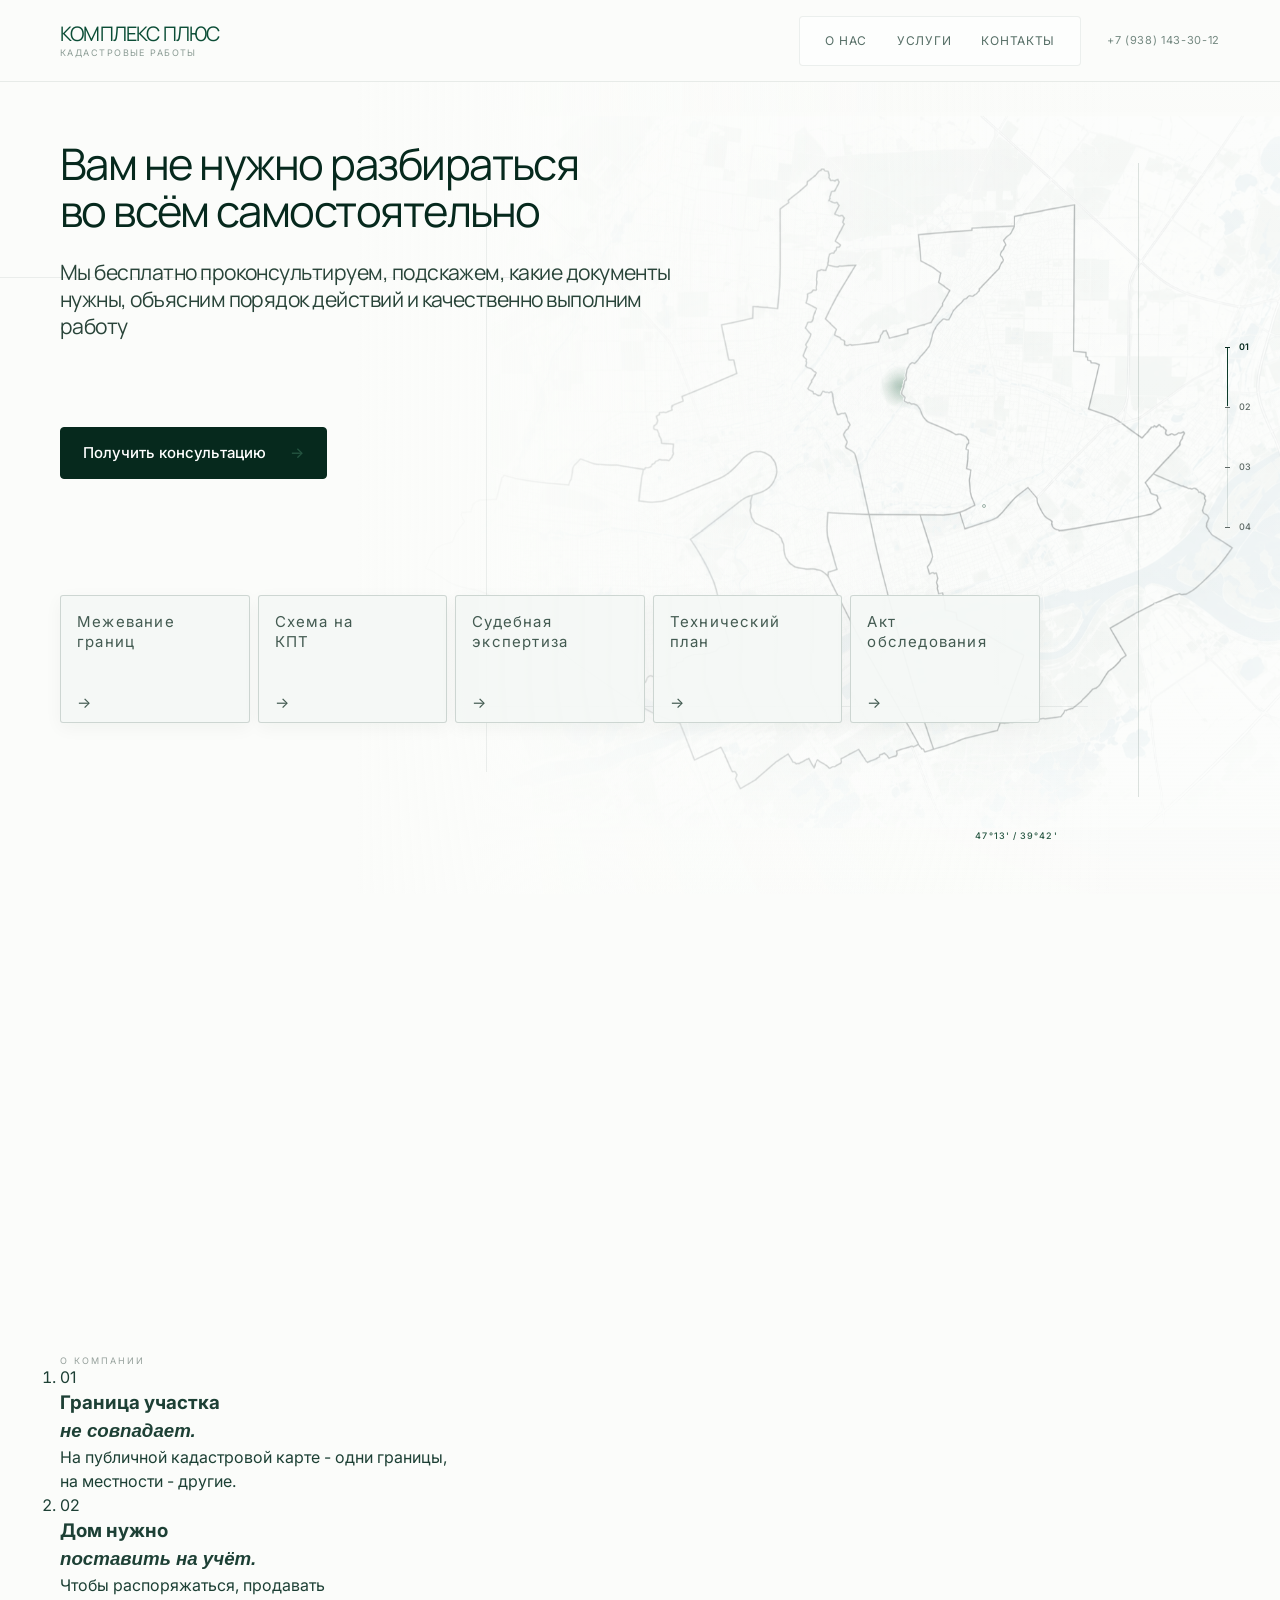
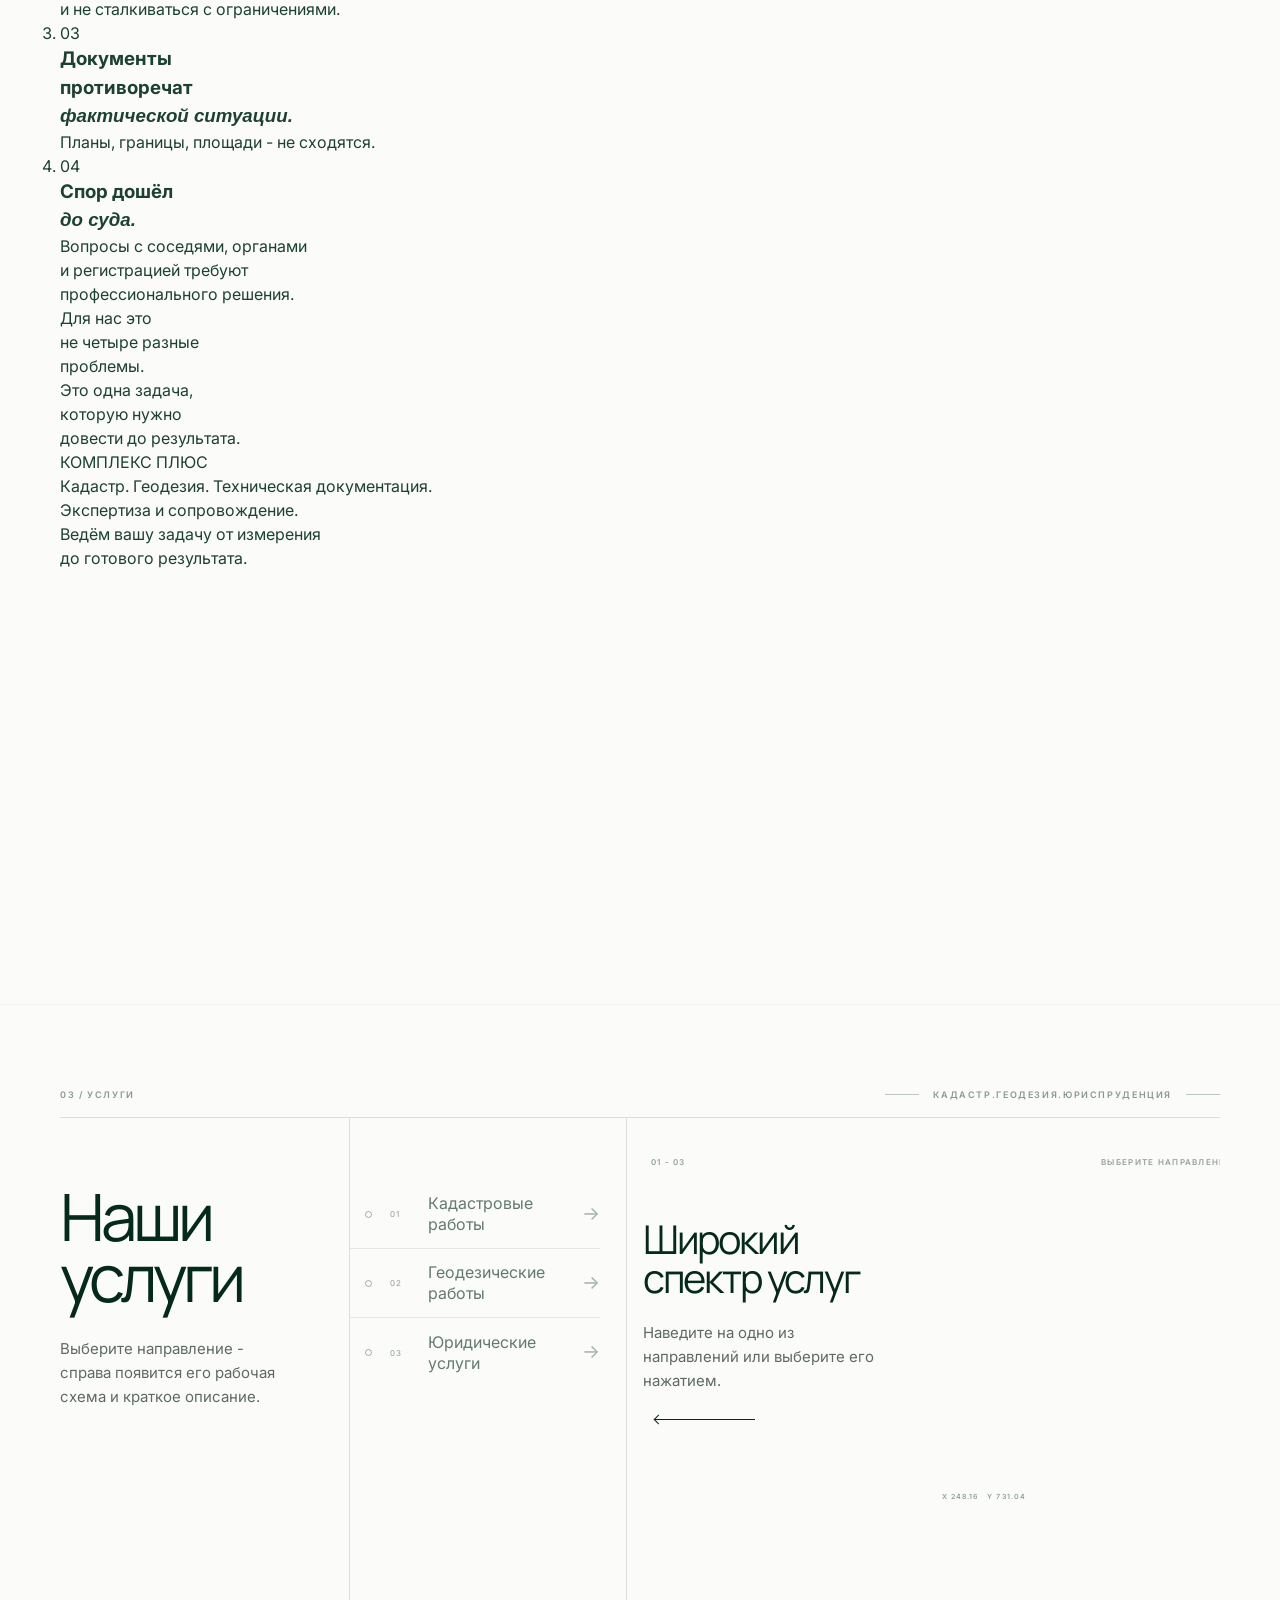
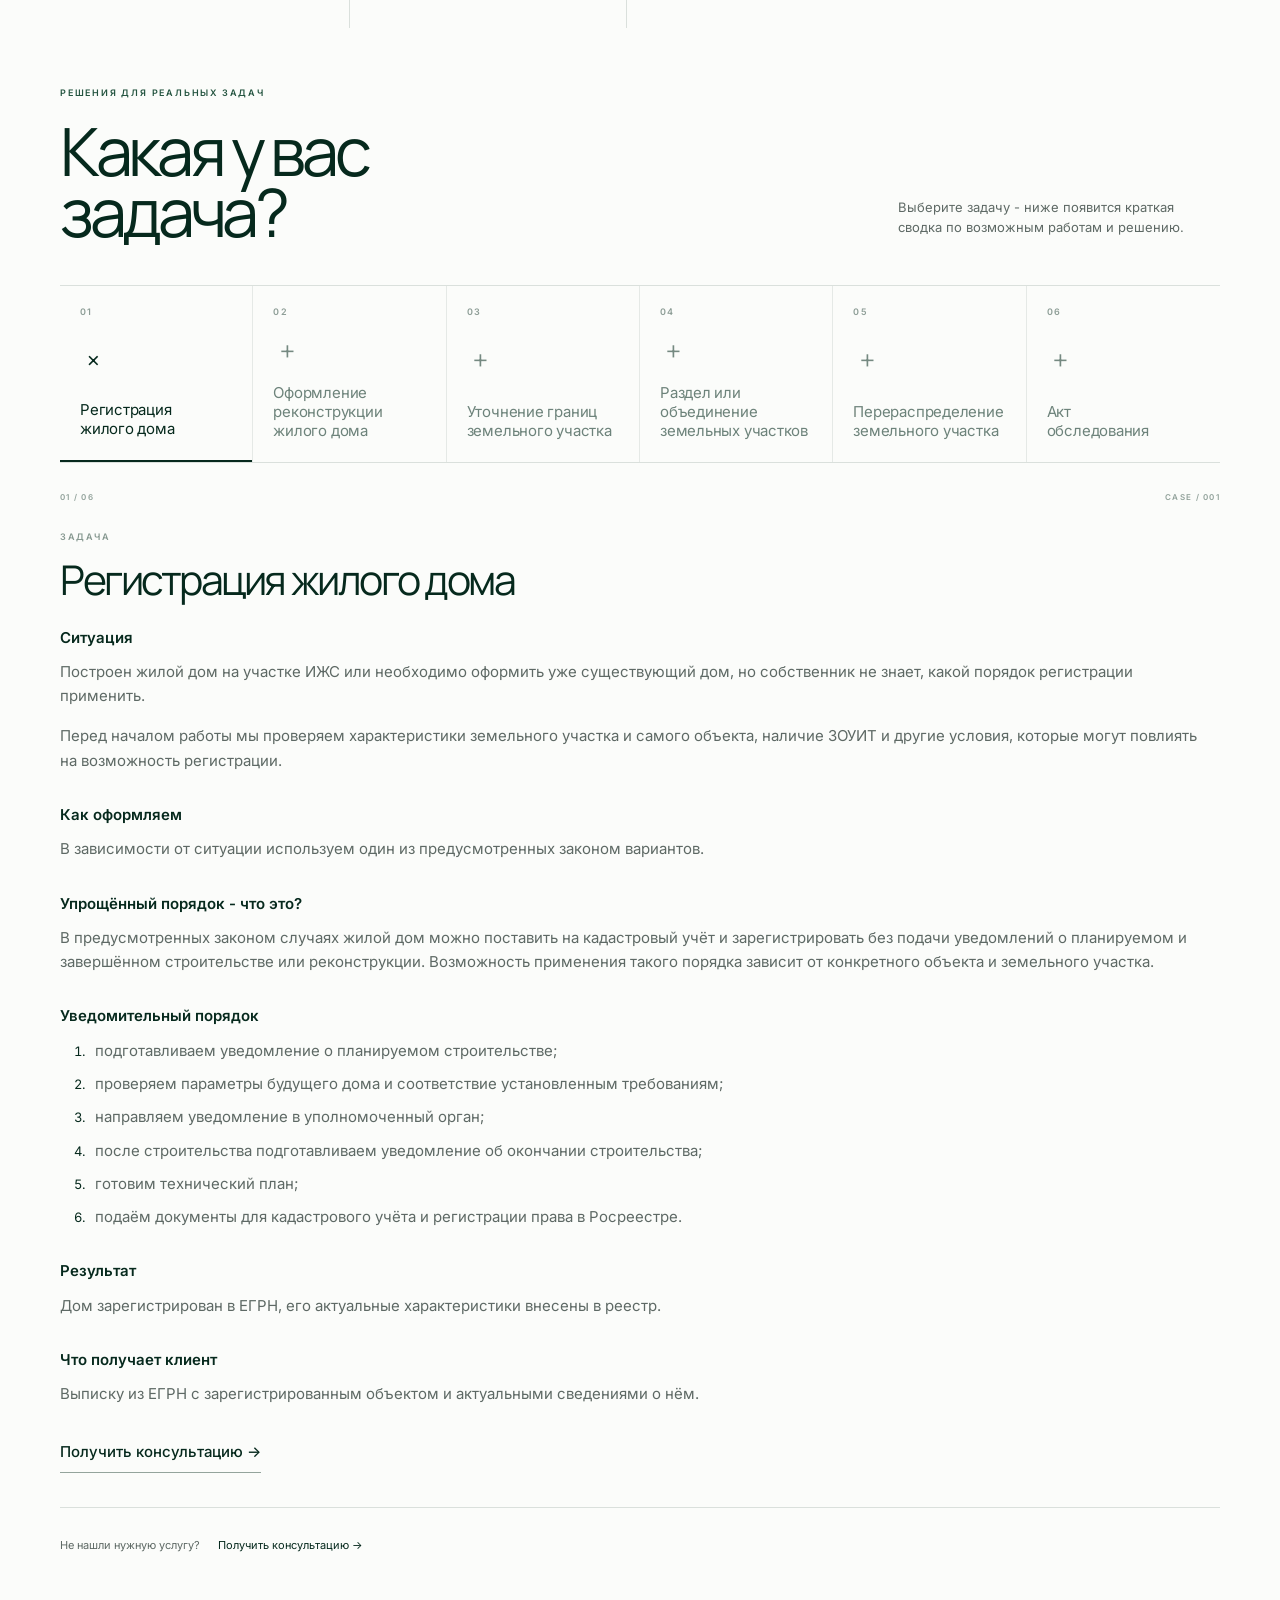
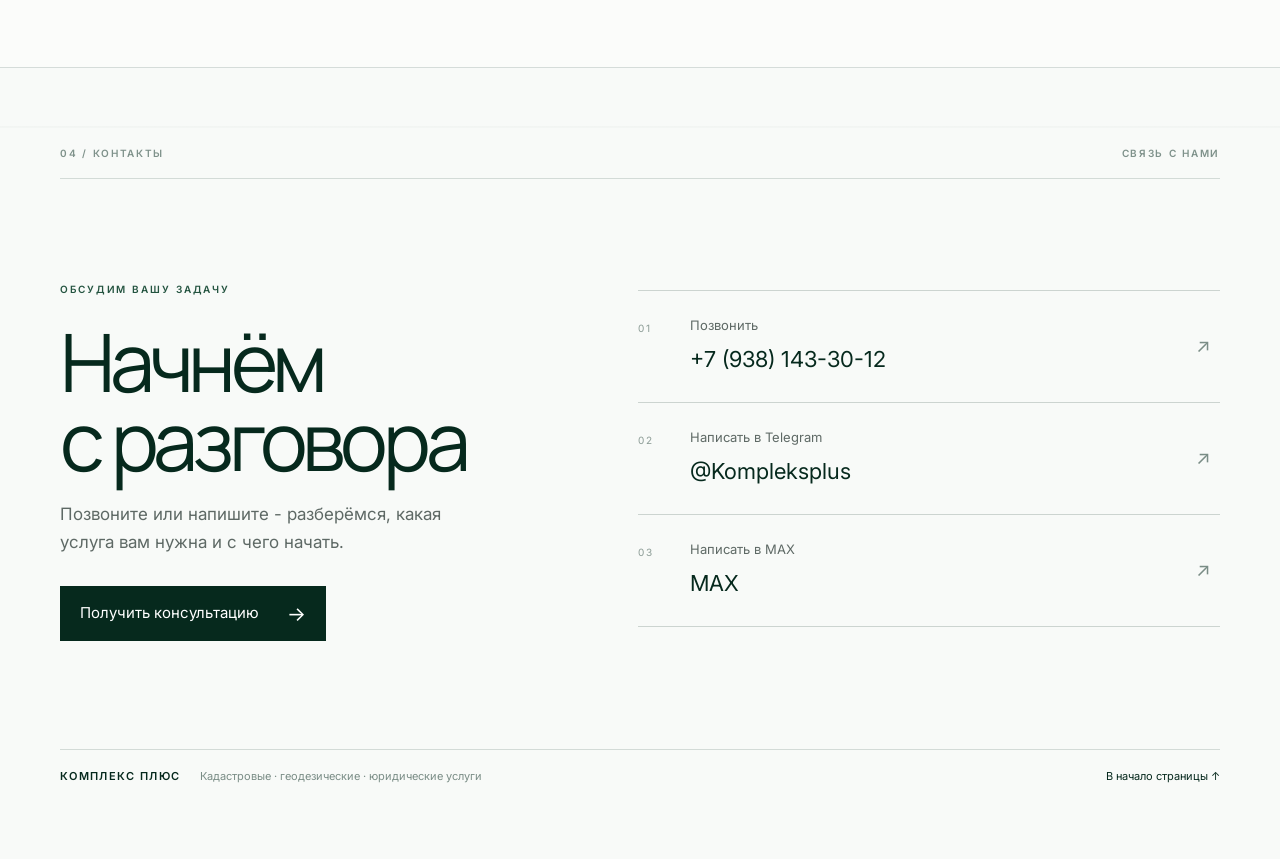
==== commit 772bc951: "Build scroll-driven About story" ====
--- a/PythonProject1/complex-plus/index.html
+++ b/PythonProject1/complex-plus/index.html
@@ -26,7 +26,7 @@
         rel="stylesheet"
     >
 
-    <link rel="stylesheet" href="css/style.css?v=20261003-map-blur">
+    <link rel="stylesheet" href="css/style.css?v=20261004-about-scroll-story">
     <link rel="stylesheet" href="css/services.css">
     <link rel="stylesheet" href="css/mobile.css?v=20261004-1">
     <link rel="stylesheet" href="css/intro-loader.css">
@@ -281,76 +281,72 @@
      О НАС
      ===================================================== -->
 
-<section class="about about-section" id="about">
-    <div class="about__stage">
-        <div class="about__sticky">
-            <div class="about__geometry" aria-hidden="true">
-                <svg class="about__drawing" viewBox="0 0 1440 900" preserveAspectRatio="none">
-                    <g class="about__grid">
-                        <line x1="110" y1="90" x2="1330" y2="90"/>
-                        <line x1="110" y1="810" x2="1330" y2="810"/>
-                        <line x1="720" y1="60" x2="720" y2="840"/>
-                        <line x1="180" y1="450" x2="1260" y2="450"/>
-                    </g>
-                    <g class="about__boundary about__boundary--left">
-                        <path d="M130 250 H420 V180 H585 V330 H510 V610 H320 V690 H130 Z"/>
-                        <path d="M215 250 V690 M320 180 V610 M420 180 V330"/>
-                    </g>
-                    <g class="about__boundary about__boundary--right">
-                        <path d="M860 210 H1160 V300 H1300 V620 H1100 V720 H850 V540 H930 V380 H860 Z"/>
-                        <path d="M1020 210 V380 M1160 300 V620 M1100 620 V720"/>
-                    </g>
-                    <g class="about__cross">
-                        <line x1="690" y1="414" x2="750" y2="474"/>
-                        <line x1="750" y1="414" x2="690" y2="474"/>
-                        <circle cx="720" cy="444" r="4"/>
-                    </g>
-                    <g class="about__dimension">
-                        <line x1="250" y1="150" x2="500" y2="150"/>
-                        <line x1="250" y1="142" x2="250" y2="158"/>
-                        <line x1="500" y1="142" x2="500" y2="158"/>
-                        <line x1="1010" y1="750" x2="1220" y2="750"/>
-                        <line x1="1010" y1="742" x2="1010" y2="758"/>
-                        <line x1="1220" y1="742" x2="1220" y2="758"/>
-                    </g>
-                </svg>
-
-                <span class="about__technical about__technical--e">X 248.16</span>
-                <span class="about__technical about__technical--f">Y 731.04</span>
+<section class="about about-section" id="about" aria-labelledby="about-title">
+    <div class="container about__inner">
+        <h2 class="about__eyebrow" id="about-title">О КОМПАНИИ</h2>
+
+        <div class="about__story">
+            <div class="about__rail" aria-hidden="true">
+                <span class="about__rail-fill"></span>
+                <span class="about__rail-arrow"></span>
             </div>
 
-            <div class="container about__inner">
-                <div class="about__meta">
-                    <span class="about__eyebrow">О НАС</span>
-                    <span class="about__index">02 / ABOUT</span>
-                </div>
-
-                <div class="about__copy">
-                    <p class="about__statement">
-                        <span class="about__line about__line--brand">
-                            <span class="about__fragment about__fragment--brand">Комплекс Плюс</span>
-                        </span>
-                        <span class="about__line">
-                            <span class="about__fragment">- команда специалистов</span>
-                        </span>
-                        <span class="about__line">
-                            <span class="about__fragment">с многолетним опытом</span>
-                        </span>
-                        <span class="about__line">
-                            <span class="about__fragment">в сфере <em>кадастровых, геодезических</em></span>
-                        </span>
-                        <span class="about__line">
-                            <span class="about__fragment"><em>и юридических работ.</em></span>
-                        </span>
-                    </p>
-
-                    <p class="about__text">
-                        <span class="about__text-line">Мы сопровождаем задачи от установления и уточнения</span>
-                        <span class="about__text-line">границ участка до подготовки технических документов,</span>
-                        <span class="about__text-line">экспертиз и защиты интересов клиентов в суде.</span>
-                    </p>
-                </div>
-</div>
+            <ol class="about__steps">
+                <li class="about__step" data-about-step>
+                    <span class="about__number">01</span>
+                    <span class="about__point" aria-hidden="true"></span>
+                    <div class="about__step-copy">
+                        <h3>Граница участка<br><em>не совпадает.</em></h3>
+                        <p>На публичной кадастровой карте - одни границы,<br>на местности - другие.</p>
+                    </div>
+                </li>
+
+                <li class="about__step" data-about-step>
+                    <span class="about__number">02</span>
+                    <span class="about__point" aria-hidden="true"></span>
+                    <div class="about__step-copy">
+                        <h3>Дом нужно<br><em>поставить на учёт.</em></h3>
+                        <p>Чтобы распоряжаться, продавать<br>и не сталкиваться с ограничениями.</p>
+                    </div>
+                </li>
+
+                <li class="about__step" data-about-step>
+                    <span class="about__number">03</span>
+                    <span class="about__point" aria-hidden="true"></span>
+                    <div class="about__step-copy">
+                        <h3>Документы<br>противоречат<br><em>фактической ситуации.</em></h3>
+                        <p>Планы, границы, площади - не сходятся.</p>
+                    </div>
+                </li>
+
+                <li class="about__step" data-about-step>
+                    <span class="about__number">04</span>
+                    <span class="about__point" aria-hidden="true"></span>
+                    <div class="about__step-copy">
+                        <h3>Спор дошёл<br><em>до суда.</em></h3>
+                        <p>Вопросы с соседями, органами<br>и регистрацией требуют<br>профессионального решения.</p>
+                    </div>
+                </li>
+            </ol>
+        </div>
+
+        <div class="about__final" data-about-final>
+            <p class="about__conclusion about__reveal" data-about-final-part>
+                Для нас это<br>не четыре разные<br>проблемы.
+            </p>
+            <p class="about__conclusion about__conclusion--green about__reveal" data-about-final-part>
+                Это одна задача,<br>которую нужно<br>довести до результата.
+            </p>
+
+            <div class="about__identity about__reveal" data-about-final-part>
+                <p class="about__brand">КОМПЛЕКС ПЛЮС</p>
+                <p class="about__fields">Кадастр. Геодезия. Техническая документация.<br>Экспертиза и сопровождение.</p>
+            </div>
+
+            <div class="about__closing about__reveal" data-about-final-part>
+                <span aria-hidden="true"></span>
+                <p>Ведём вашу задачу от измерения<br>до готового результата.</p>
+            </div>
         </div>
     </div>
 </section>
@@ -365,7 +361,7 @@
 <script src="js/mobile-menu.js"></script>
 <script src="js/intro-loader.js"></script>
 <script src="js/hero.js"></script>
-<script src="js/about.js?v=20261003-map-blur"></script>
+<script src="js/about.js?v=20261004-scroll-story"></script>
 
 <script src="js/page.js"></script>
 
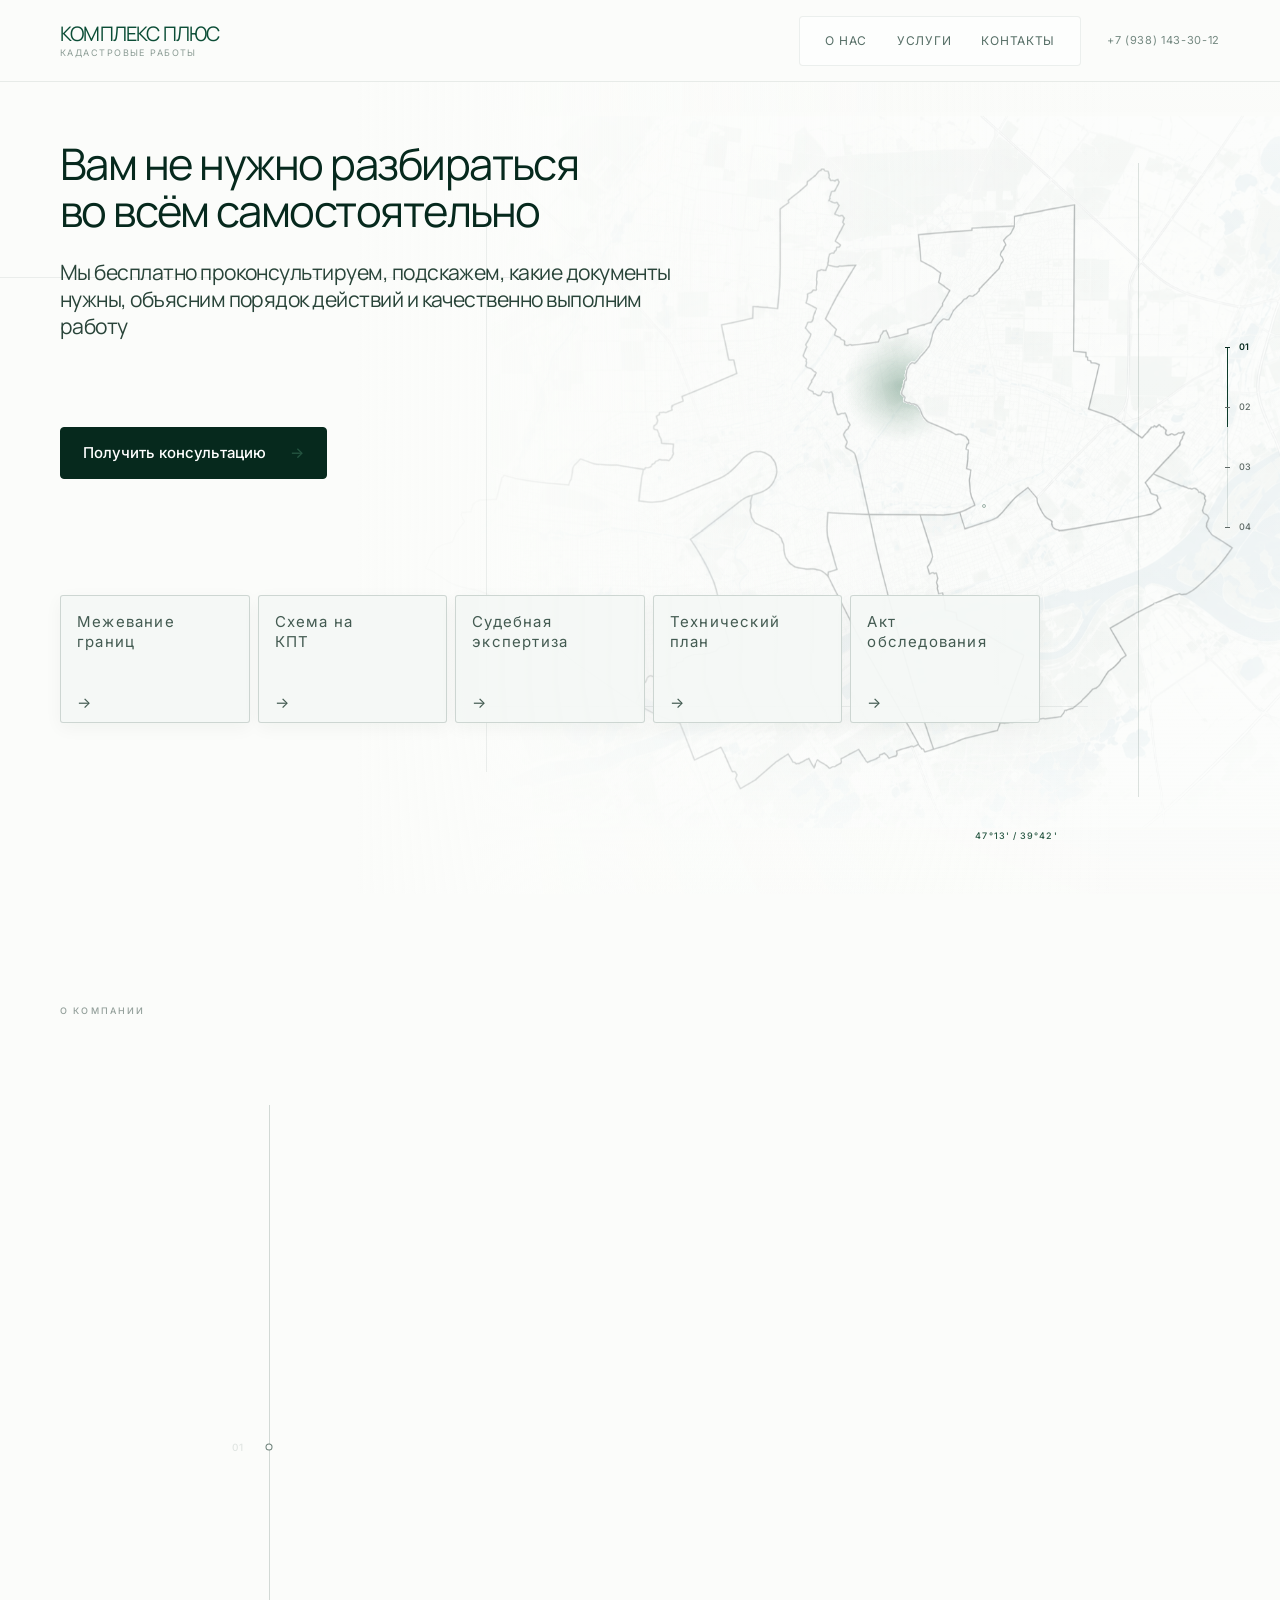
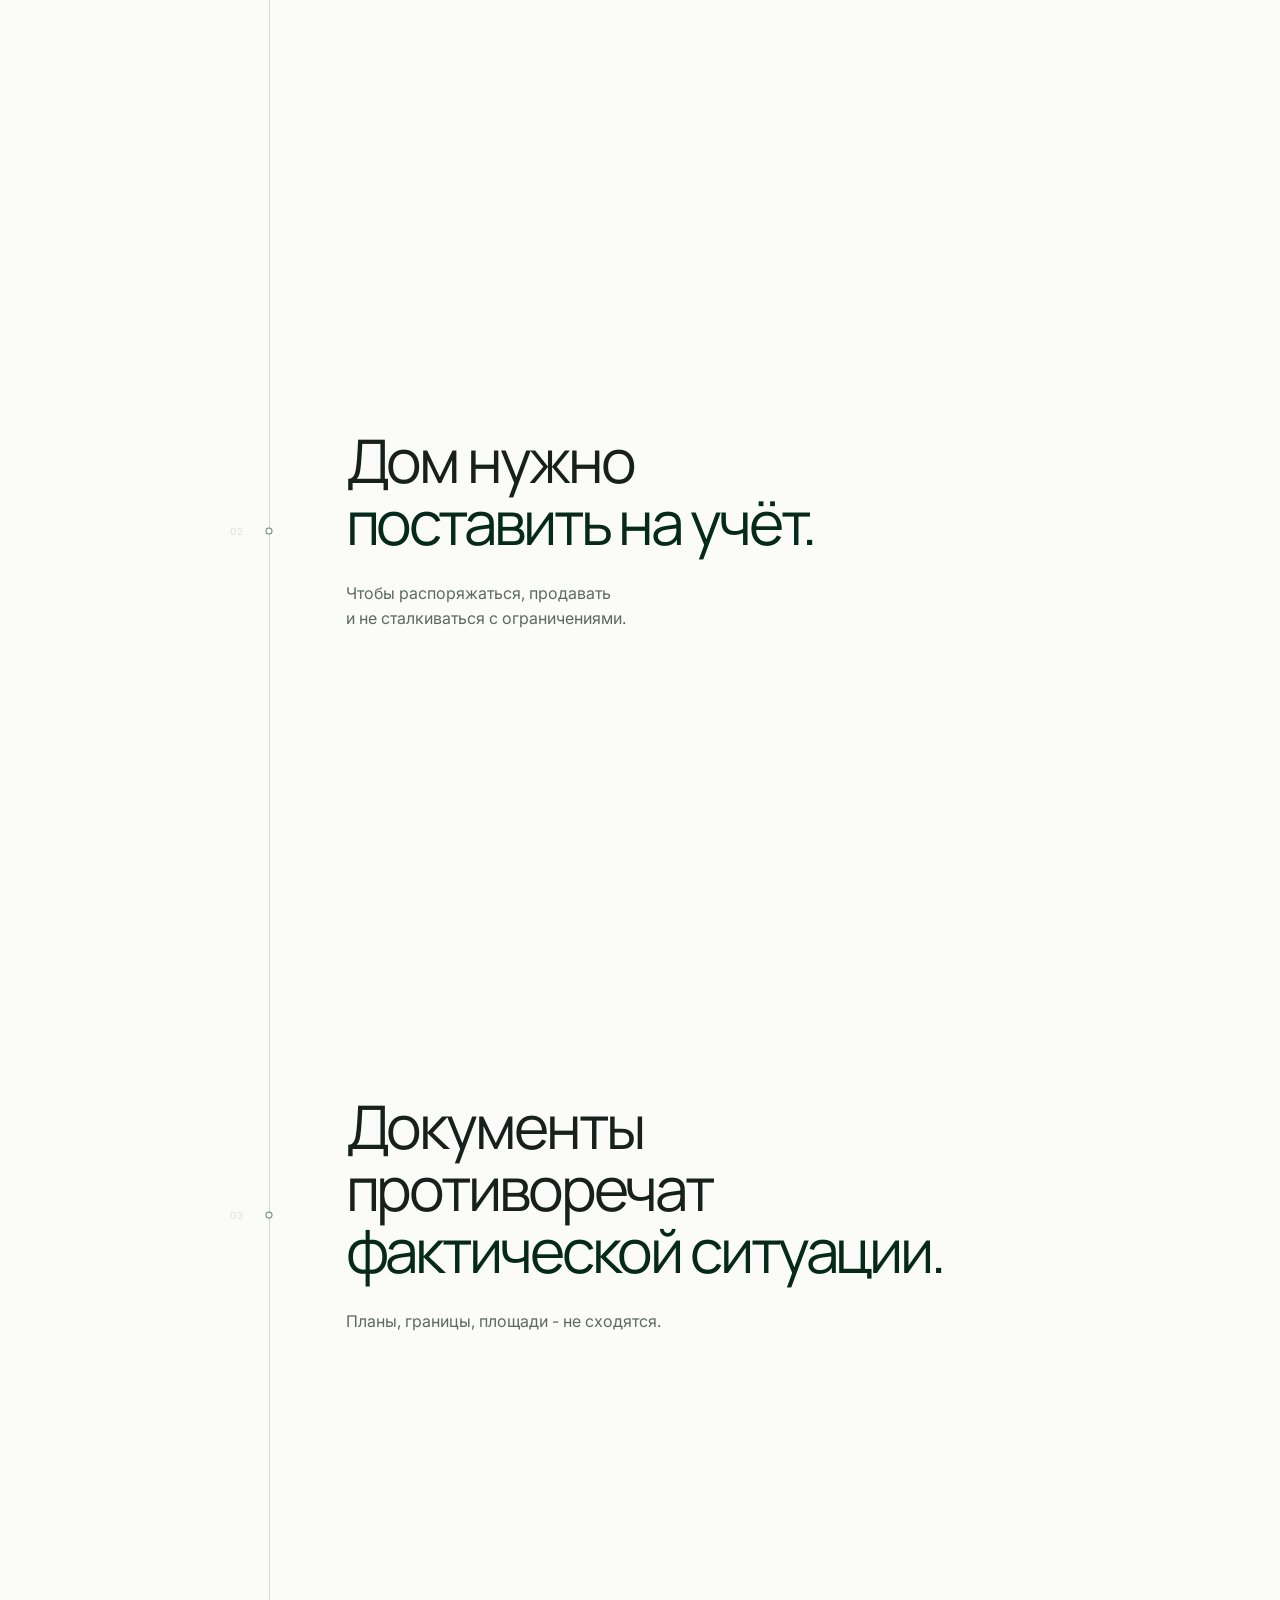
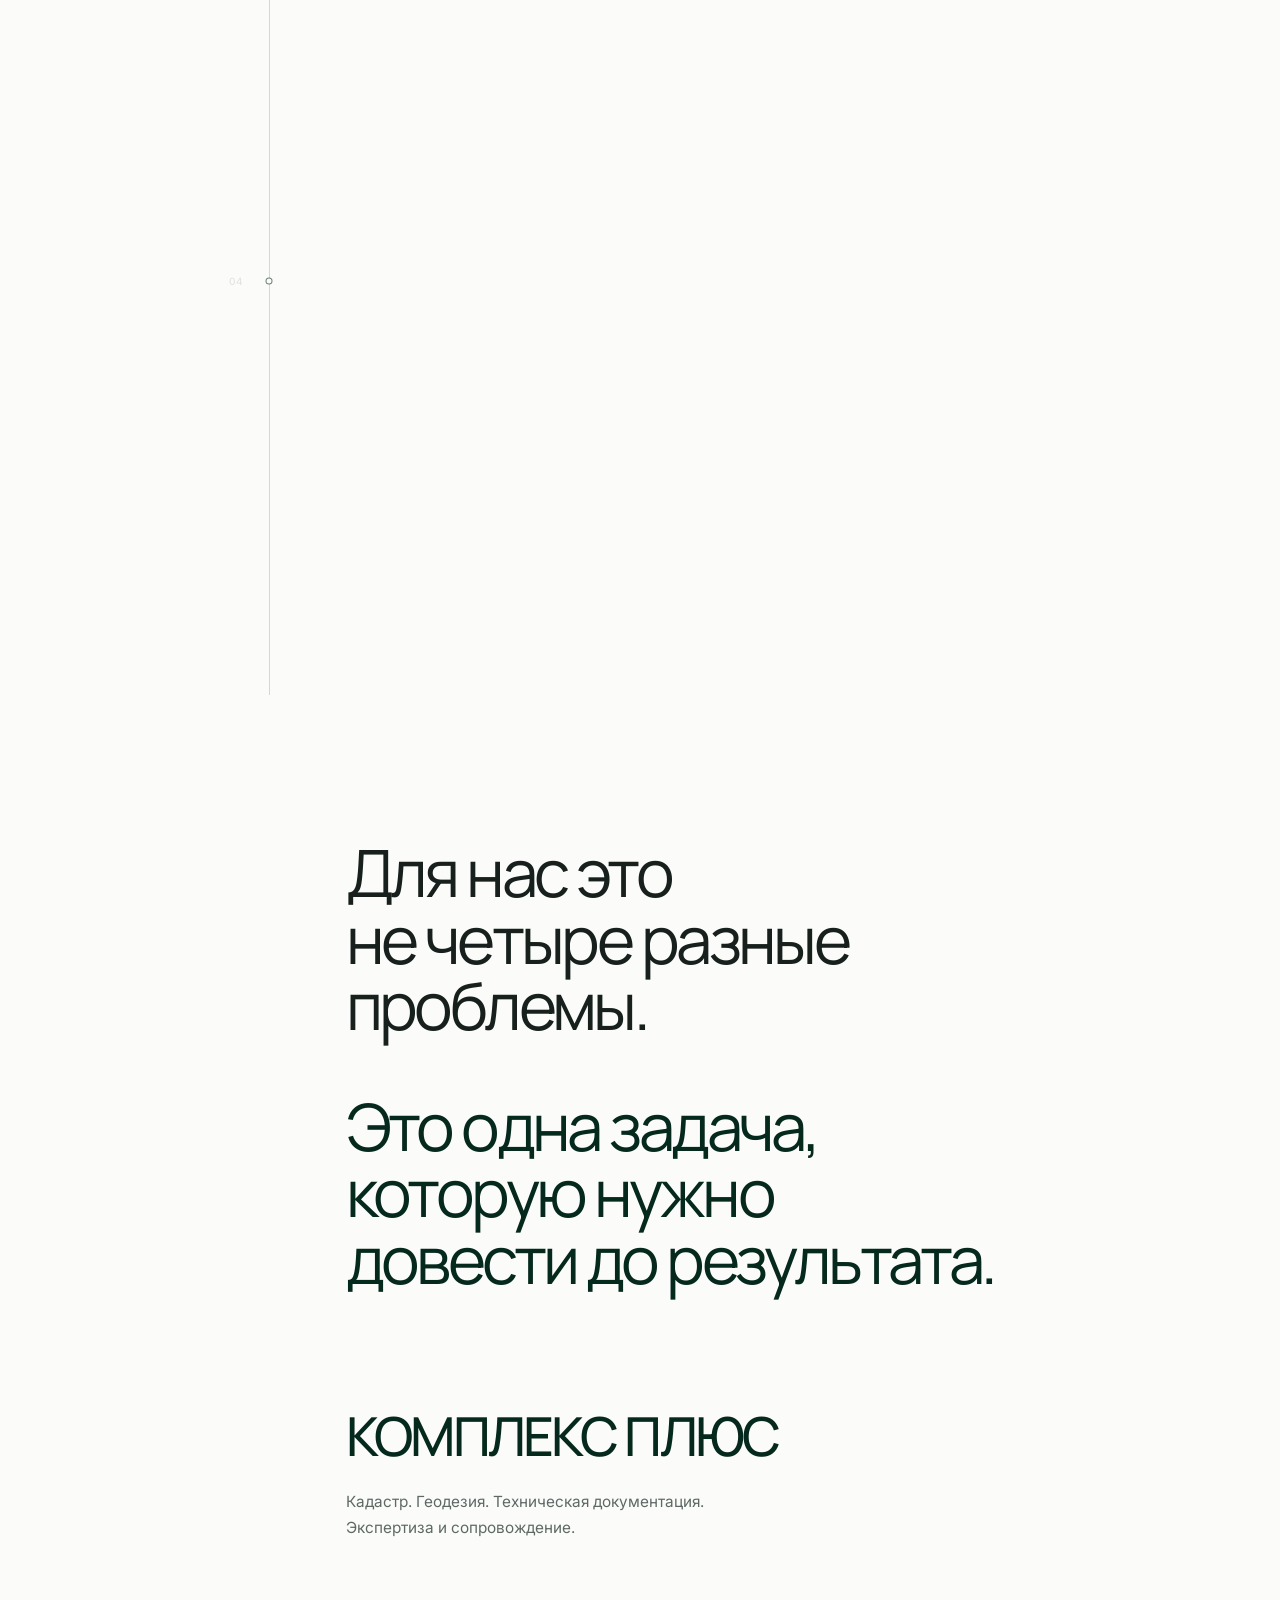
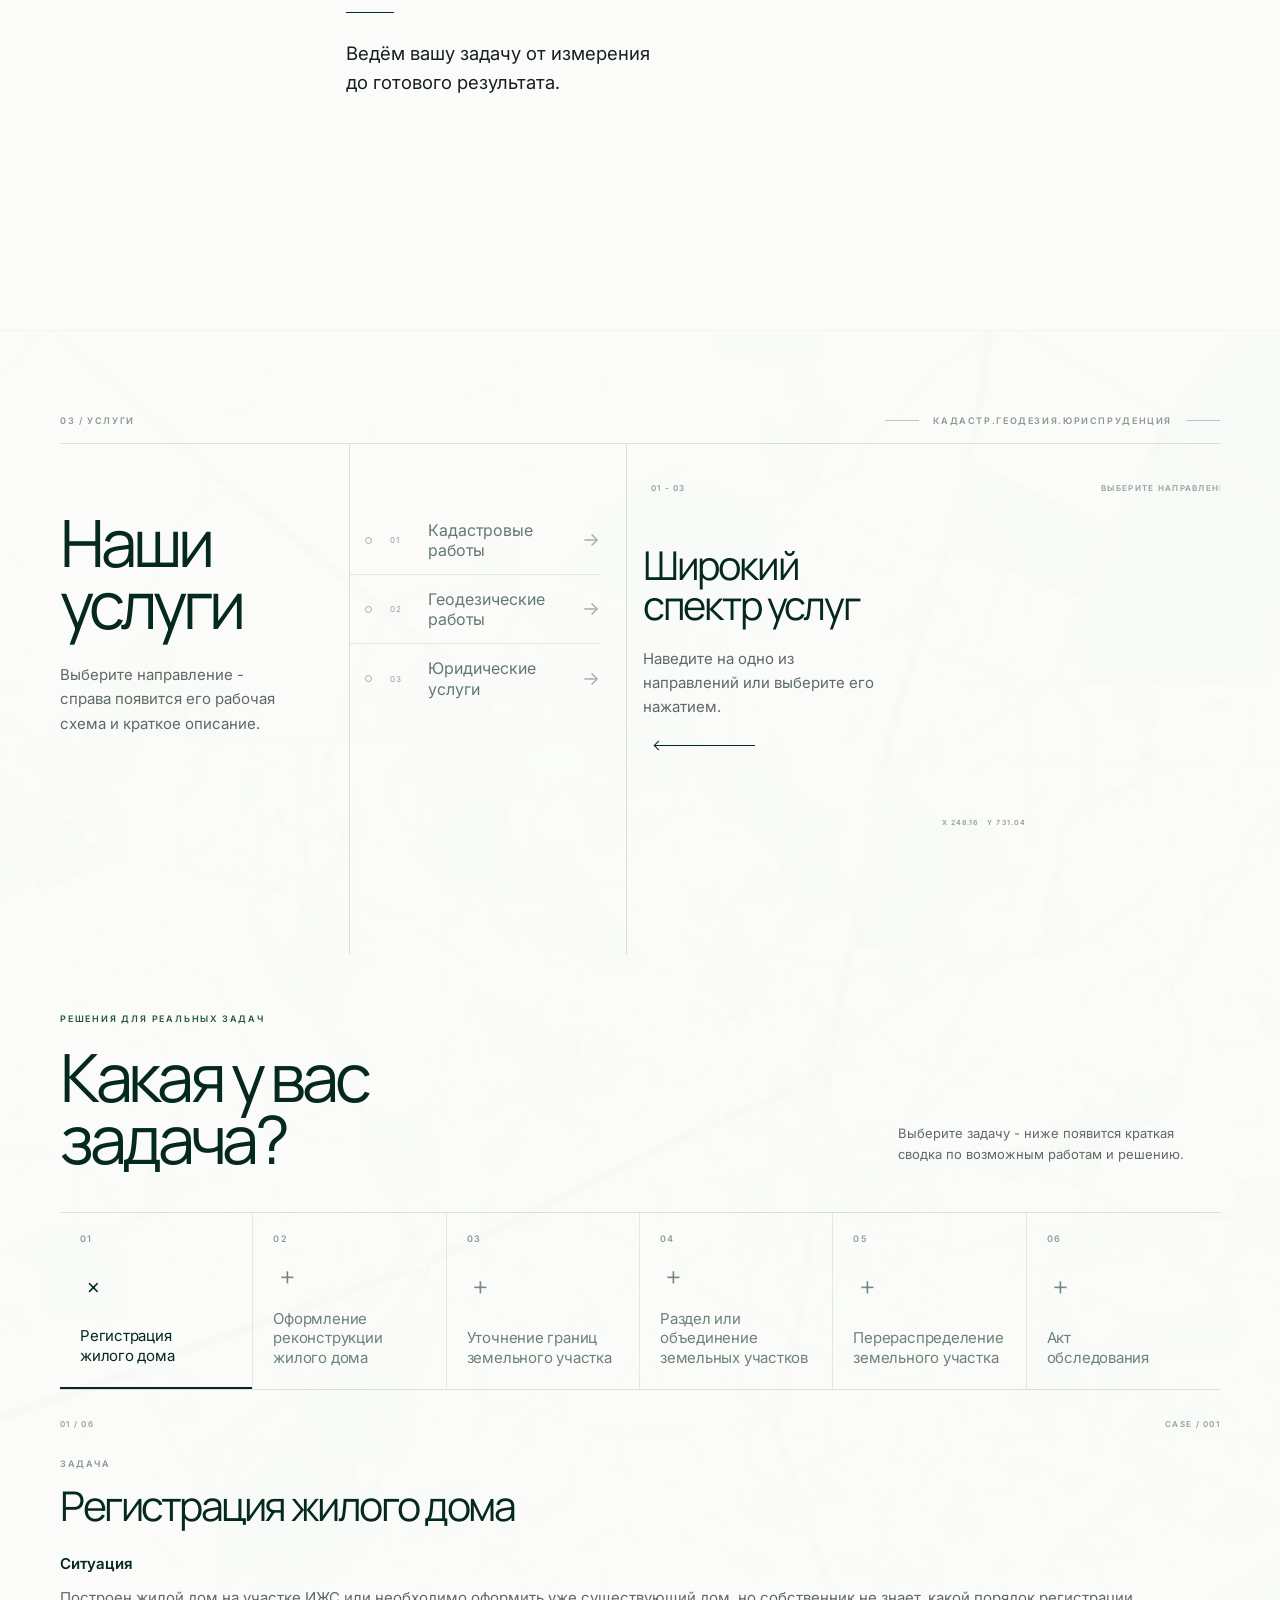
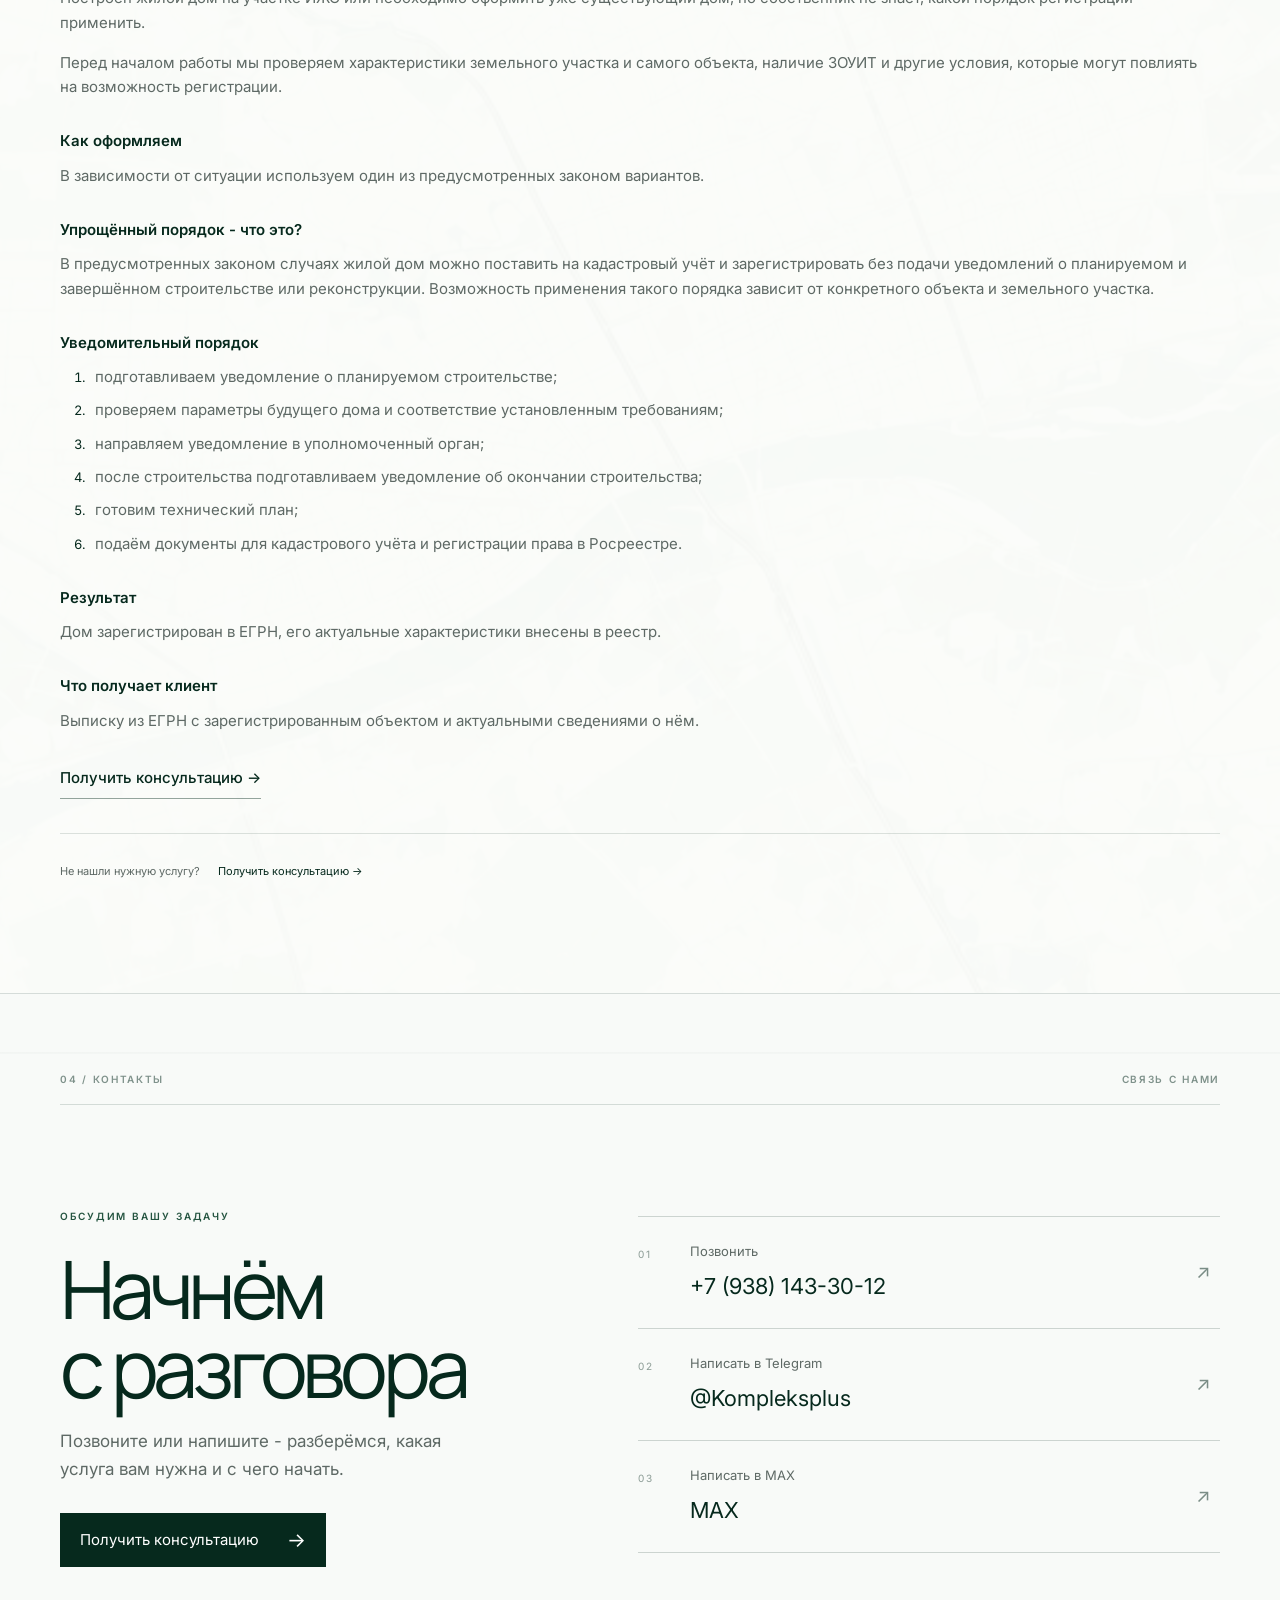
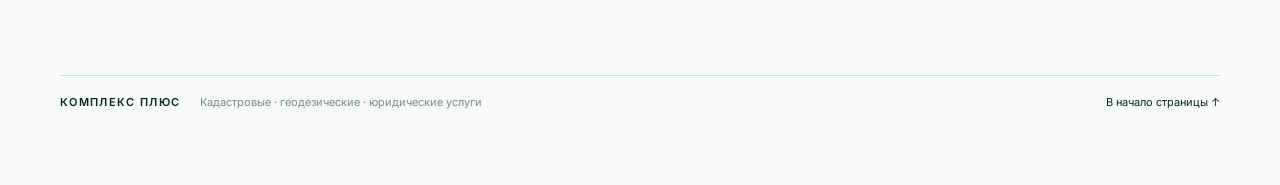
==== commit 2a837163: "Refresh preview hero script" ====
--- a/PythonProject1/complex-plus/index.html
+++ b/PythonProject1/complex-plus/index.html
@@ -360,7 +360,7 @@
 
 <script src="js/mobile-menu.js"></script>
 <script src="js/intro-loader.js"></script>
-<script src="js/hero.js"></script>
+<script src="js/hero.js?v=20261004-preview-cors"></script>
 <script src="js/about.js?v=20261004-scroll-story"></script>
 
 <script src="js/page.js"></script>
--- a/PythonProject1/complex-plus/css/style.css
+++ b/PythonProject1/complex-plus/css/style.css
@@ -1805,721 +1805,425 @@
 }
 
 /* =========================================================
-   ABOUT - CLEAN ASSEMBLY
+   ABOUT - SCROLL STORY
    ========================================================= */
 
 .about-section {
+    --about-rail-x: clamp(150px, 18%, 238px);
+    --about-copy-gap: clamp(62px, 6vw, 94px);
     position: relative;
-    height: 190vh;
-    min-height: 0;
-    overflow: visible;
-
+    overflow: clip;
+    color: var(--text);
     background: #fbfcfa;
-
-    color: #1d4035;
-}
-
-
-.about__stage {
+}
+
+.about__inner {
+    padding: clamp(112px, 12vh, 156px) 0 clamp(120px, 16vh, 190px);
+}
+
+.about__eyebrow {
+    margin: 0;
+    color: rgba(65, 86, 78, .56);
+    font-family: "Inter", sans-serif;
+    font-size: 9px;
+    line-height: 1;
+    font-weight: 500;
+    letter-spacing: .24em;
+    text-transform: uppercase;
+}
+
+.about-section.is-scroll-ready .about__eyebrow {
+    opacity: var(--about-label-opacity, 0);
+    transform: translateY(var(--about-label-shift, 18px));
+    transition:
+        opacity .65s cubic-bezier(.22, 1, .36, 1),
+        transform .65s cubic-bezier(.22, 1, .36, 1);
+}
+
+.about__story {
     position: relative;
-
-    width: 100%;
-    height: 100%;
-}
-
-
-.about__sticky {
-    position: sticky;
-
+    margin-top: clamp(74px, 10vh, 118px);
+}
+
+.about__rail {
+    position: absolute;
+    z-index: 1;
     top: 0;
-
-    width: 100%;
-    height: 100vh;
-
-    min-height: 680px;
-
+    bottom: 0;
+    left: var(--about-rail-x);
+    width: 1px;
+    background: rgba(6, 41, 29, .16);
+}
+
+.about__rail-fill {
+    position: absolute;
+    inset: 0;
+    display: block;
+    background: var(--green);
+    transform: scaleY(1);
+    transform-origin: top;
+    will-change: transform;
+}
+
+.about-section.is-scroll-ready .about__rail-fill {
+    transform: scaleY(var(--about-line-progress, 0));
+}
+
+.about__rail-arrow {
+    position: absolute;
+    left: 50%;
+    bottom: -1px;
+    width: 8px;
+    height: 8px;
+    border-right: 1px solid var(--green);
+    border-bottom: 1px solid var(--green);
+    opacity: 1;
+    transform: translate(-50%, 1px) rotate(45deg);
+}
+
+.about-section.is-scroll-ready .about__rail-arrow {
+    opacity: 0;
+    transition: opacity .45s ease;
+}
+
+.about-section.is-line-complete .about__rail-arrow {
+    opacity: 1;
+}
+
+.about__steps {
+    margin: 0;
+    padding: 0 0 clamp(72px, 10vh, 110px);
+    list-style: none;
+}
+
+.about__step {
+    position: relative;
     display: flex;
     align-items: center;
-
-    overflow: hidden;
-
-    z-index: 1;
-}
-
-
-/* =========================================================
-   CONTENT
-   ========================================================= */
-
-.about__inner {
-    position: relative;
-
-    z-index: 5;
-
-    width: min(
-        calc(100% - 120px),
-        1320px
-    );
-
-    height: 100%;
-
-    margin: 0 auto;
-
-    display: flex;
-    flex-direction: column;
-    justify-content: center;
-
-    padding: 92px 0 64px;
-}
-
-
-.about__meta {
-    position: absolute;
-
-    top: 78px;
+    min-height: 76vh;
+}
+
+.about__step:last-child {
+    min-height: 72vh;
+}
+
+.about__number {
+    position: absolute;
     left: 0;
-    right: 0;
-
-    display: flex;
-    justify-content: space-between;
-    align-items: center;
-
-    pointer-events: none;
-}
-
-
-.about__eyebrow,
-.about__index {
-    color: rgba(65, 86, 78, .55);
-
+    top: 50%;
+    width: calc(var(--about-rail-x) - 24px);
+    color: rgba(6, 41, 29, .48);
     font-family: "Inter", sans-serif;
-
-    font-size: 9px;
+    font-size: 10px;
     line-height: 1;
-
+    font-weight: 500;
+    letter-spacing: .16em;
+    text-align: right;
+    transform: translateY(-50%);
+}
+
+.about__point {
+    position: absolute;
+    z-index: 3;
+    left: var(--about-rail-x);
+    top: 50%;
+    width: 7px;
+    height: 7px;
+    border: 1px solid rgba(6, 41, 29, .58);
+    border-radius: 50%;
+    background: #fbfcfa;
+    transform: translate(-50%, -50%);
+    transition:
+        background-color .45s ease,
+        border-color .45s ease,
+        transform .45s cubic-bezier(.22, 1, .36, 1);
+}
+
+.about__step-copy {
+    width: min(790px, calc(100% - var(--about-rail-x) - var(--about-copy-gap)));
+    margin-left: calc(var(--about-rail-x) + var(--about-copy-gap));
+}
+
+.about__step-copy h3 {
+    margin: 0;
+    color: var(--text);
+    font-family: "Manrope", sans-serif;
+    font-size: clamp(48px, 4.7vw, 64px);
+    line-height: 1.03;
     font-weight: 400;
-
-    letter-spacing: .22em;
-
-    text-transform: uppercase;
-}
-
-
-.about__index {
-    color: rgba(65, 86, 78, .38);
-}
-
-
-/* =========================================================
-   MAIN COPY
-   ========================================================= */
-
-.about__copy {
-    width: min(
-        1180px,
-        100%
-    );
-
-    margin: 0 auto;
-
-    text-align: center;
-
-    position: relative;
-
-    transform: translateY(-5vh);
-}
-
-
-.about__statement {
-    margin: 0 auto;
-
-    width: 100%;
-
-    color: #1d4035;
-
-    /*
-     * Manrope остаётся единственным шрифтом,
-     * потому что он уже подключён в index.html.
-     *
-     * Размер уменьшен и начертание облегчено,
-     * чтобы приблизиться к пропорциям референса.
-     */
-
+    letter-spacing: -.052em;
+}
+
+.about__step-copy h3 em {
+    color: var(--green);
+    font-style: normal;
+    font-weight: 400;
+}
+
+.about__step-copy p {
+    margin: clamp(24px, 3vh, 34px) 0 0;
+    color: var(--text-soft);
+    font-family: "Inter", sans-serif;
+    font-size: clamp(16px, 1.2vw, 18px);
+    line-height: 1.6;
+    font-weight: 400;
+}
+
+.about-section.is-scroll-ready .about__step-copy {
+    opacity: 0;
+    transform: translateY(22px);
+    transition:
+        opacity .65s cubic-bezier(.22, 1, .36, 1),
+        transform .65s cubic-bezier(.22, 1, .36, 1);
+}
+
+.about-section.is-scroll-ready .about__number {
+    opacity: .22;
+    transition: opacity .55s ease;
+}
+
+.about-section.is-scroll-ready .about__step.is-revealed .about__step-copy {
+    opacity: 1;
+    transform: none;
+}
+
+.about-section.is-scroll-ready .about__step.is-revealed .about__number {
+    opacity: 1;
+}
+
+.about__step.is-revealed .about__point {
+    border-color: var(--green);
+    background: var(--green);
+    transform: translate(-50%, -50%) scale(1.08);
+}
+
+.about-section.is-scroll-ready .about__step.is-past .about__step-copy {
+    opacity: .56;
+}
+
+.about-section.is-scroll-ready .about__step.is-current .about__step-copy {
+    opacity: 1;
+}
+
+/* Final statement begins only after the fourth point and arrow. */
+.about__final {
+    min-height: 104vh;
+    margin-left: calc(var(--about-rail-x) + var(--about-copy-gap));
+    padding: clamp(118px, 16vh, 176px) 0 clamp(72px, 10vh, 120px);
+}
+
+.about__conclusion {
+    margin: 0;
+    color: var(--text);
     font-family: "Manrope", sans-serif;
-
-    font-size: clamp(
-        42px,
-        4.15vw,
-        66px
-    );
-
-    line-height: 1.08;
-
+    font-size: clamp(48px, 5.1vw, 68px);
+    line-height: 1.02;
     font-weight: 400;
-
-    letter-spacing: -.052em;
-
-    text-align: center;
-}
-
-
-.about__line {
-    position: relative;
-
+    letter-spacing: -.055em;
+}
+
+.about__conclusion--green {
+    margin-top: clamp(44px, 6vh, 72px);
+    color: var(--green);
+}
+
+.about__identity {
+    margin-top: clamp(98px, 13vh, 148px);
+}
+
+.about__brand {
+    margin: 0;
+    color: var(--green);
+    font-family: "Manrope", sans-serif;
+    font-size: clamp(42px, 4.2vw, 58px);
+    line-height: 1;
+    font-weight: 500;
+    letter-spacing: -.05em;
+}
+
+.about__fields {
+    margin: 26px 0 0;
+    color: var(--text-soft);
+    font-family: "Inter", sans-serif;
+    font-size: clamp(15px, 1.2vw, 17px);
+    line-height: 1.65;
+}
+
+.about__closing {
+    margin-top: clamp(60px, 8vh, 92px);
+}
+
+.about__closing > span {
     display: block;
-
-    width: 100%;
-
-    overflow: visible;
-}
-
-
-/* =========================================================
-   CHARACTER ASSEMBLY
-   ========================================================= */
-
-.about__fragment {
-    position: relative;
-    display: inline-block;
+    width: 48px;
+    height: 1px;
+    margin-bottom: 26px;
+    background: var(--green);
+}
+
+.about__closing p {
+    margin: 0;
+    color: var(--text);
+    font-family: "Inter", sans-serif;
+    font-size: clamp(17px, 1.45vw, 20px);
+    line-height: 1.55;
+}
+
+.about-section.is-scroll-ready .about__reveal {
+    opacity: 0;
+    transform: translateY(22px);
+    transition:
+        opacity .7s cubic-bezier(.22, 1, .36, 1),
+        transform .7s cubic-bezier(.22, 1, .36, 1);
+}
+
+.about-section.is-scroll-ready .about__reveal.is-revealed {
     opacity: 1;
-}
-
-.about__ink-source { opacity: 1; }
-.about-section.is-scroll-ready .about__ink-source { opacity: .14; }
-.about__ink {
-    position: absolute;
-    inset: 0;
-    width: 100%;
-    height: 100%;
-    overflow: visible;
-    pointer-events: none;
-    fill: none;
-    stroke-width: .65px;
-    stroke-linecap: round;
-    stroke-linejoin: round;
-}
-.about__ink text { vector-effect: non-scaling-stroke; }
-
-
-.about__fragment--brand {
-    color: #153f34;
-
-    font-weight: 700;
-
-    letter-spacing: -.055em;
-}
-
-
-.about__fragment em {
-    color: #365d50;
-
-    font-style: normal;
-
-    font-weight: 400;
-}
-
-
-/* =========================================================
-   DECORATIVE CORNERS AROUND BRAND
-   =========================================================
-
-   Не карточка и не рамка.
-   Только четыре лёгких технических уголка,
-   как в референсе.
-   ========================================================= */
-
-.about__line--brand {
-    display: inline-block;
-
-    width: auto;
-
-    padding: 0 22px;
-}
-
-
-.about__line--brand::before,
-.about__line--brand::after {
-    content: "";
-
-    position: absolute;
-
-    top: 50%;
-
-    width: 13px;
-    height: 13px;
-
-    pointer-events: none;
-
-    transform: translateY(-50%);
-}
-
-
-/*
- * Левая часть:
- * верхний и нижний угол.
- */
-
-.about__line--brand::before {
-    left: 0;
-
-    background:
-        linear-gradient(
-            #48675d,
-            #48675d
-        ) left top / 8px 1px no-repeat,
-
-        linear-gradient(
-            #48675d,
-            #48675d
-        ) left top / 1px 8px no-repeat,
-
-        linear-gradient(
-            #48675d,
-            #48675d
-        ) left bottom / 8px 1px no-repeat,
-
-        linear-gradient(
-            #48675d,
-            #48675d
-        ) left bottom / 1px 8px no-repeat;
-
-    opacity: .72;
-}
-
-
-/*
- * Правая часть:
- * верхний и нижний угол.
- */
-
-.about__line--brand::after {
-    right: 0;
-
-    background:
-        linear-gradient(
-            #48675d,
-            #48675d
-        ) right top / 8px 1px no-repeat,
-
-        linear-gradient(
-            #48675d,
-            #48675d
-        ) right top / 1px 8px no-repeat,
-
-        linear-gradient(
-            #48675d,
-            #48675d
-        ) right bottom / 8px 1px no-repeat,
-
-        linear-gradient(
-            #48675d,
-            #48675d
-        ) right bottom / 1px 8px no-repeat;
-
-    opacity: .72;
-}
-
-
-/* =========================================================
-   DESCRIPTION
-   ========================================================= */
-
-.about__text {
-    width: min(
-        700px,
-        100%
-    );
-
-    margin: 42px auto 0;
-
-    color: #64776f;
-
-    font-family: "Inter", sans-serif;
-
-    font-size: clamp(
-        14px,
-        1.08vw,
-        17px
-    );
-
-    line-height: 1.58;
-
-    font-weight: 400;
-
-    letter-spacing: -.012em;
-
-    text-align: center;
-}
-
-
-.about__text-line {
-    position: relative;
-    display: block;
-    opacity: 1;
-}
-
-
-
-
-/* =========================================================
-   GEOMETRY
-   ========================================================= */
-
-.about__geometry {
-    position: absolute;
-
-    inset: 0;
-
-    z-index: 1;
-
-    pointer-events: none;
-}
-
-
-.about__drawing {
-    position: absolute;
-
-    inset: 0;
-
-    width: 100%;
-    height: 100%;
-
-    overflow: visible;
-}
-
-
-/*
- * Главная идея:
- * геометрия теперь намного тише текста.
- */
-
-.about__drawing line,
-.about__drawing path,
-.about__drawing circle {
-    fill: none;
-
-    stroke: rgba(
-        76,
-        103,
-        94,
-        .10
-    );
-
-    stroke-width: 1;
-
-    vector-effect: non-scaling-stroke;
-}
-
-
-.about__grid {
-    opacity: .22;
-}
-
-
-.about__boundary {
-    opacity: .12;
-
-    will-change:
-        opacity,
-        transform;
-}
-
-
-.about__cross {
-    transform-origin:
-        720px 444px;
-}
-
-
-.about__cross circle {
-    fill: #55766b;
-
-    stroke: none;
-}
-
-
-/* =========================================================
-   TECHNICAL LABELS
-   ========================================================= */
-
-.about__technical {
-    position: absolute;
-
-    z-index: 2;
-
-    color: rgba(
-        70,
-        91,
-        83,
-        .18
-    );
-
-    font-family: "Inter", sans-serif;
-
-    font-size: 8px;
-
-    line-height: 1;
-
-    font-weight: 400;
-
-    letter-spacing: .19em;
-
-    text-transform: uppercase;
-
-    white-space: nowrap;
-
-    will-change:
-        opacity,
-        transform;
-}
-
-
-.about__technical--a {
-    left: 9%;
-    top: 19%;
-}
-
-
-.about__technical--b {
-    right: 10%;
-    top: 27%;
-}
-
-
-.about__technical--c {
-    left: 11%;
-    bottom: 23%;
-}
-
-
-.about__technical--d {
-    right: 13%;
-    bottom: 19%;
-}
-
-
-.about__technical--e {
-    left: 24%;
-    top: 31%;
-
-    color: rgba(
-        65,
-        91,
-        82,
-        .20
-    );
-}
-
-
-.about__technical--f {
-    right: 25%;
-    bottom: 31%;
-
-    color: rgba(
-        65,
-        91,
-        82,
-        .20
-    );
-}
-
-
-/* =========================================================
-   COMPLETE STATE
-   ========================================================= */
-
-.about-section.is-complete
-.about__technical {
-    color: rgba(
-        70,
-        91,
-        83,
-        .14
-    );
-}
-
-
-.about-section.is-complete
-.about__boundary {
-    opacity: .09;
-}
-
-
-/* =========================================================
-   MOBILE
-   ========================================================= */
+    transform: none;
+}
 
 @media (max-width: 760px) {
-
     .about-section {
-        height: 180vh;
-    }
-
-
-    .about__sticky {
-        height: 100vh;
-
-        min-height: 620px;
-    }
-
+        --about-rail-x: 43px;
+        --about-copy-gap: 27px;
+    }
 
     .about__inner {
         width: calc(100% - 32px);
-
-        padding:
-            82px
-            0
-            42px;
-    }
-
-
-    .about__meta {
-        top: 72px;
-    }
-
-
+        padding: 94px 0 116px;
+    }
+
+    .about__eyebrow {
+        font-size: 8px;
+        letter-spacing: .2em;
+    }
+
+    .about__story {
+        margin-top: 66px;
+    }
+
+    .about__steps {
+        padding-bottom: 70px;
+    }
+
+    .about__step,
+    .about__step:last-child {
+        min-height: 78svh;
+    }
+
+    .about__number {
+        width: 27px;
+        font-size: 8px;
+        letter-spacing: .1em;
+    }
+
+    .about__point {
+        width: 6px;
+        height: 6px;
+    }
+
+    .about__step-copy {
+        width: calc(100% - var(--about-rail-x) - var(--about-copy-gap));
+    }
+
+    .about__step-copy h3 {
+        font-size: clamp(32px, 9.5vw, 40px);
+        line-height: 1.06;
+        letter-spacing: -.048em;
+    }
+
+    .about__step-copy p {
+        margin-top: 22px;
+        font-size: clamp(15px, 4.2vw, 17px);
+        line-height: 1.55;
+    }
+
+    .about__step-copy p br {
+        display: none;
+    }
+
+    .about__final {
+        min-height: 108svh;
+        margin-left: 0;
+        padding: 112px 0 72px;
+    }
+
+    .about__conclusion {
+        font-size: clamp(34px, 10vw, 42px);
+        line-height: 1.04;
+        letter-spacing: -.05em;
+    }
+
+    .about__conclusion--green {
+        margin-top: 42px;
+    }
+
+    .about__identity {
+        margin-top: 88px;
+    }
+
+    .about__brand {
+        font-size: clamp(29px, 9.2vw, 40px);
+        white-space: nowrap;
+    }
+
+    .about__fields {
+        margin-top: 22px;
+        font-size: 15px;
+        line-height: 1.6;
+    }
+
+    .about__fields br {
+        display: none;
+    }
+
+    .about__closing {
+        margin-top: 60px;
+    }
+
+    .about__closing p {
+        font-size: 17px;
+    }
+}
+
+@media (max-width: 360px) {
+    .about-section {
+        --about-rail-x: 38px;
+        --about-copy-gap: 23px;
+    }
+
+    .about__inner {
+        width: calc(100% - 24px);
+    }
+
+    .about__number {
+        width: 24px;
+    }
+
+    .about__step-copy h3 {
+        font-size: 32px;
+    }
+
+    .about__brand {
+        font-size: 28px;
+    }
+}
+
+@media (prefers-reduced-motion: reduce) {
     .about__eyebrow,
-    .about__index {
-        font-size: 7px;
-
-        letter-spacing: .17em;
-    }
-
-
-    .about__copy {
-        width: 100%;
-
-        transform: translateY(-3vh);
-    }
-
-
-    .about__statement {
-        font-size:
-            clamp(
-                30px,
-                8.2vw,
-                42px
-            );
-
-        line-height: 1.10;
-
-        letter-spacing: -.045em;
-    }
-
-
-    .about__line {
-        width: 100%;
-    }
-
-
-    .about__line--brand {
-        width: auto;
-
-        max-width: 100%;
-
-        padding:
-            0 16px;
-    }
-
-
-    .about__line--brand::before,
-    .about__line--brand::after {
-        width: 10px;
-        height: 10px;
-    }
-
-
-    .about__fragment--brand {
-        letter-spacing: -.05em;
-    }
-
-
-    .about__text {
-        width: 100%;
-
-        margin-top: 30px;
-
-        font-size: 13px;
-
-        line-height: 1.52;
-    }
-
-
-    .about__text-line {
-        display: block;
-    }
-
-
-    .about__geometry {
-        opacity: .72;
-    }
-
-
-    .about__grid {
-        opacity: .14;
-    }
-
-
-    .about__technical {
-        font-size: 6px;
-
-        letter-spacing: .12em;
-    }
-
-
-    .about__technical--a {
-        left: 7%;
-        top: 16%;
-    }
-
-
-    .about__technical--b {
-        right: 7%;
-        top: 23%;
-    }
-
-
-    .about__technical--c {
-        left: 7%;
-        bottom: 19%;
-    }
-
-
-    .about__technical--d {
-        right: 7%;
-        bottom: 15%;
-    }
-
-
-    .about__technical--e,
-    .about__technical--f {
-        display: none;
-    }
-
-
-    .about__drawing {
-        inset:
-            -8%
-            -10%;
-
-        width: 120%;
-        height: 116%;
-    }
-}
-
-
-/* =========================================================
-   REDUCED MOTION
-   ========================================================= */
-
-@media (prefers-reduced-motion: reduce) {
-    .about__technical,
-    .about__boundary {
+    .about__step-copy,
+    .about__number,
+    .about__point,
+    .about__reveal,
+    .about__rail-arrow {
         transition: none;
-        animation: none;
+    }
+
+    .about__rail-fill {
         transform: none;
     }
 }
+
 /* HEADER V2 - shared visual language; Hero/loader untouched */
 .site-header.header{
     height:82px;
--- a/PythonProject1/complex-plus/css/mobile.css
+++ b/PythonProject1/complex-plus/css/mobile.css
@@ -310,17 +310,6 @@
         line-height: 1.35;
     }
 
-    /* На мобильном текстовый блок «О нас» не должен обрезаться
-       из-за двухколоночной desktop-сетки и смещения правого блока. */
-
-    .about__statement {
-        width: 100%;
-        max-width: none;
-        min-width: 0;
-        padding-top: 0;
-        transform: none;
-    }
-
     /* Районы: координаты вычисляются JS по одной и той же маске.
        Не задаём отдельные translate для районов в mobile.css. */
     .district-labels .district-name[data-district] {
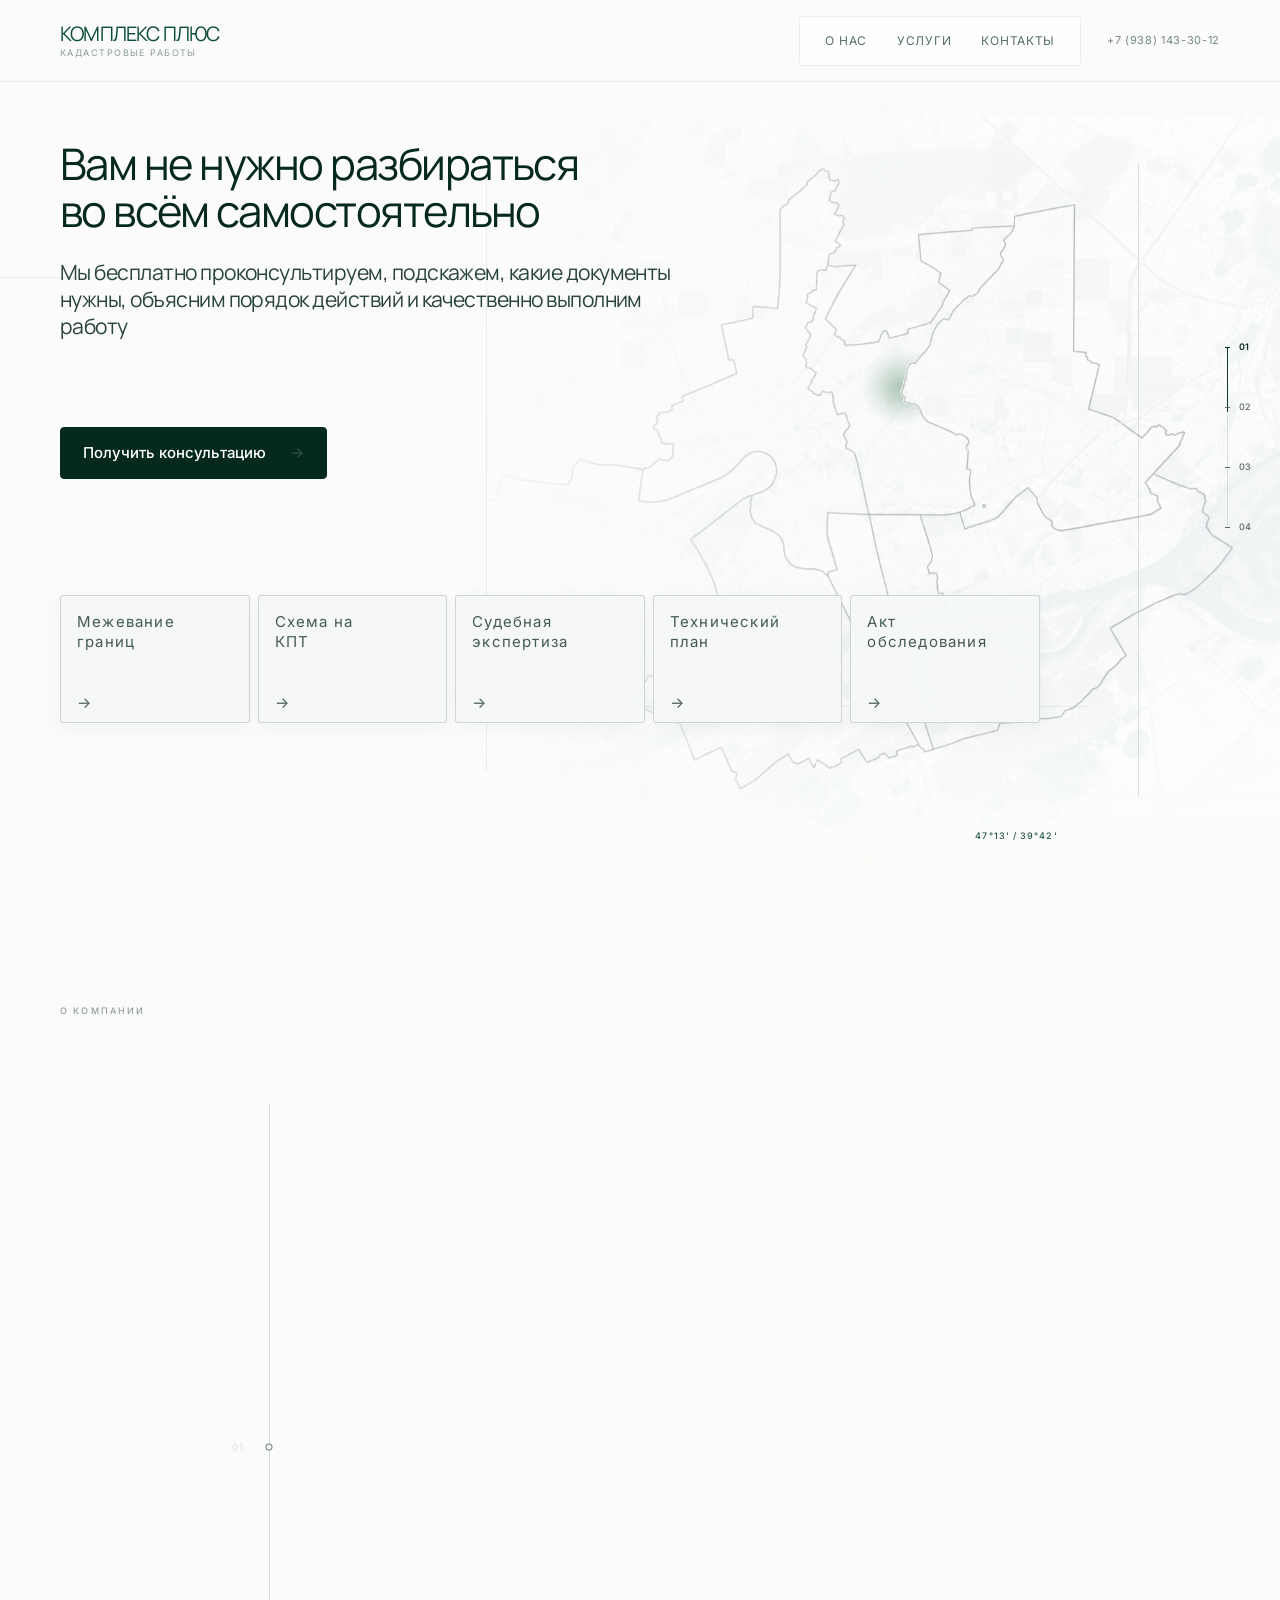
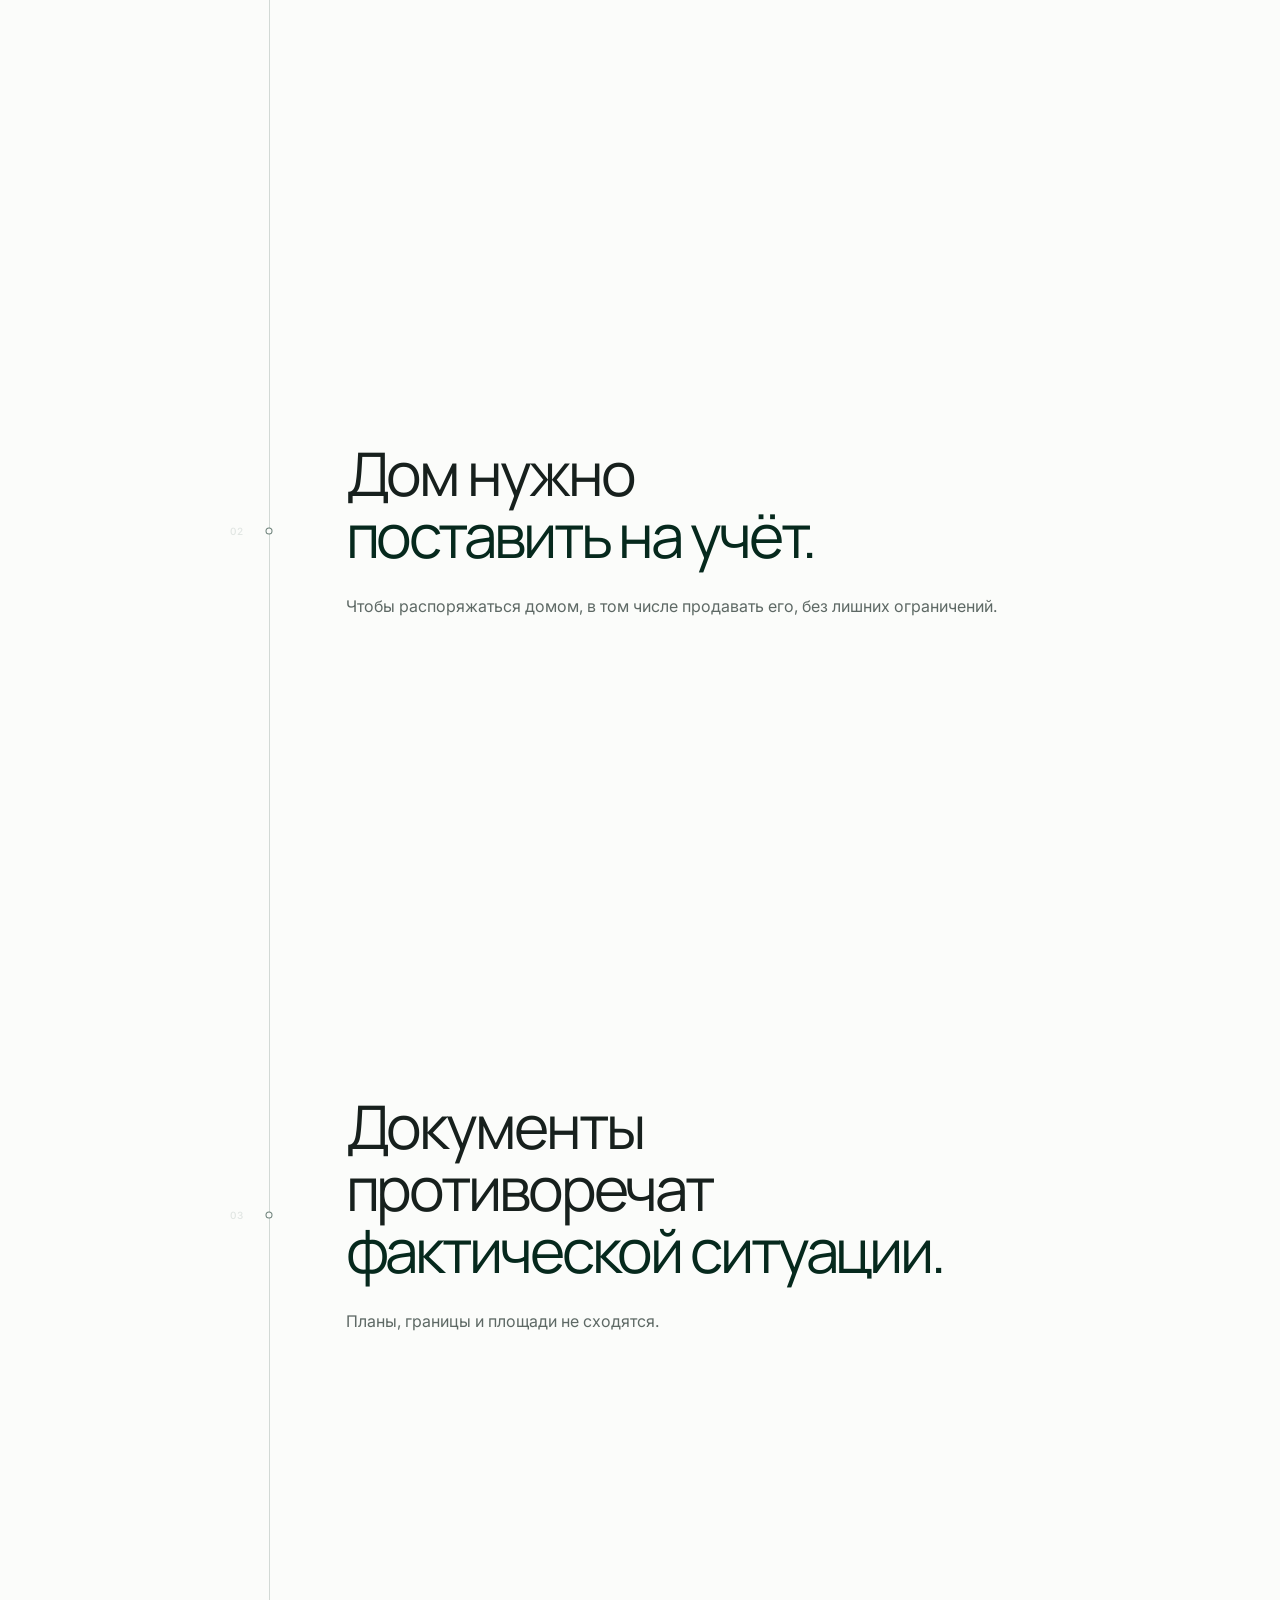
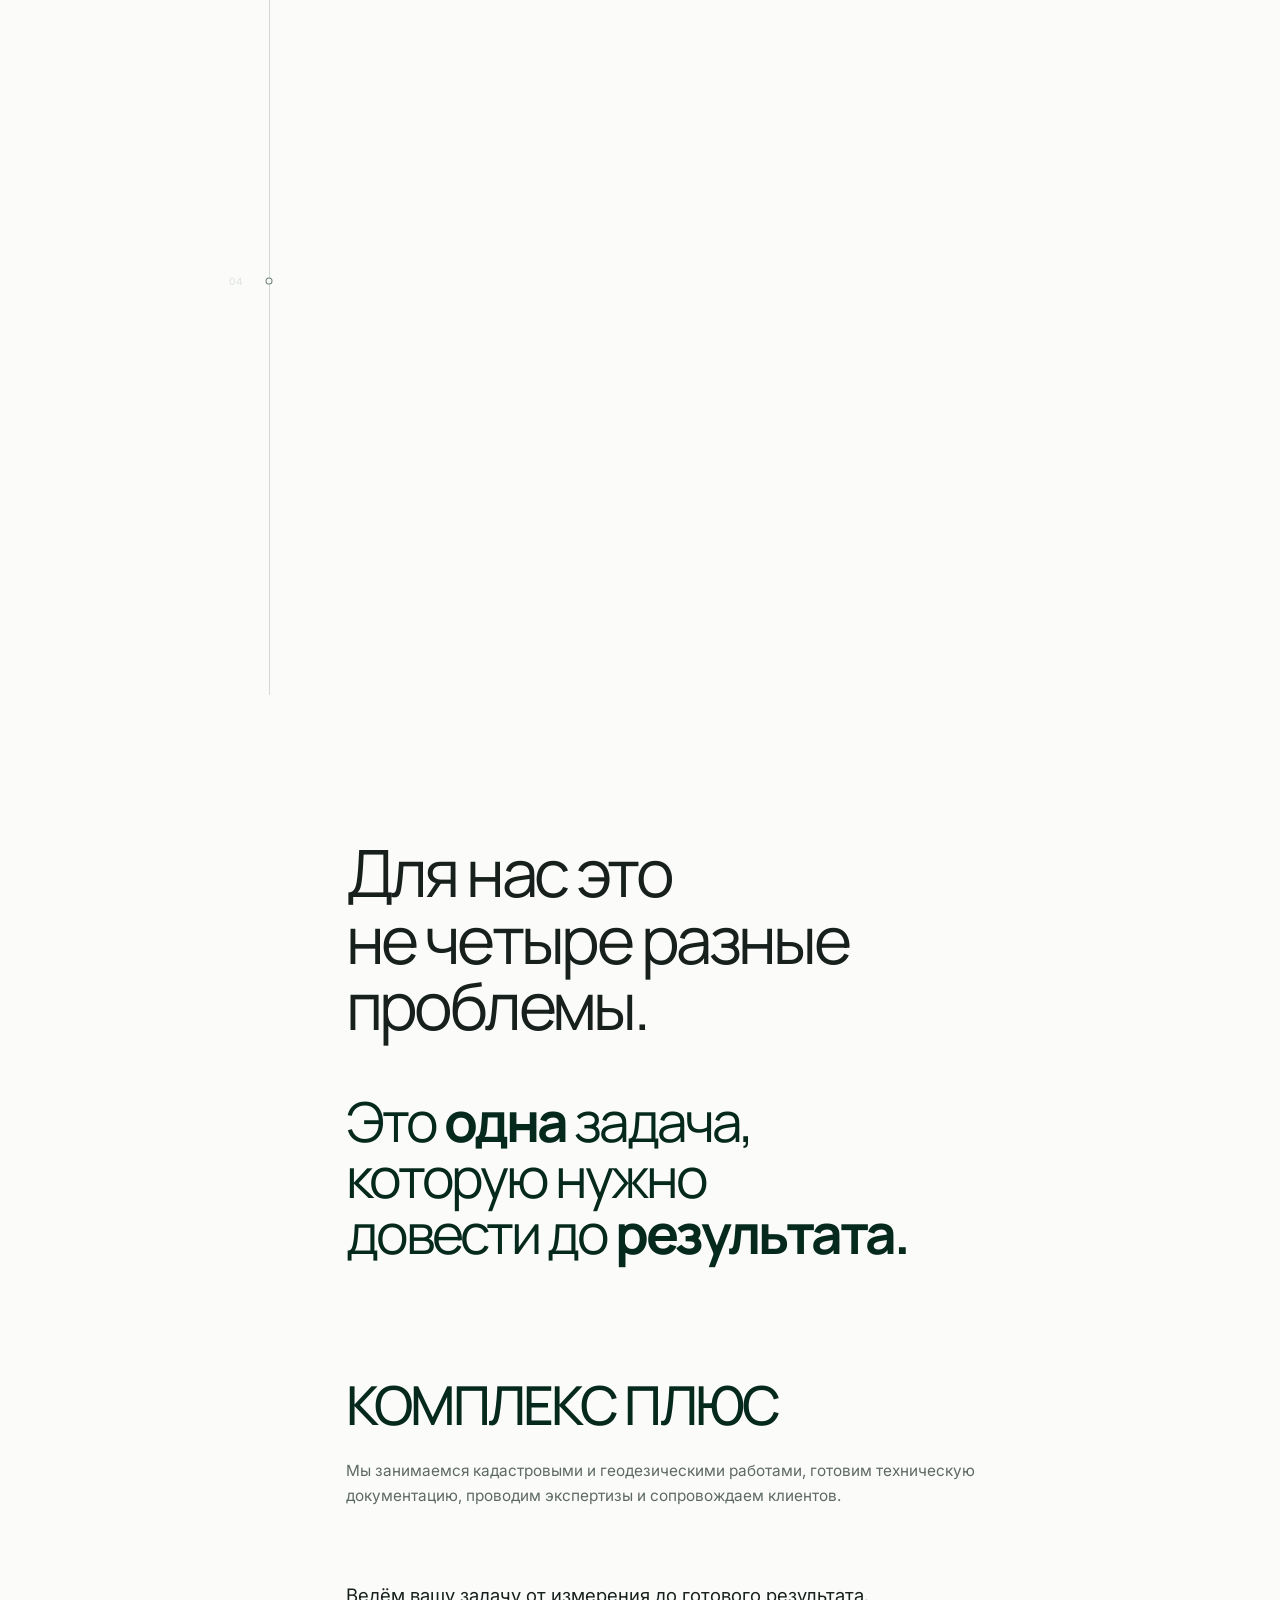
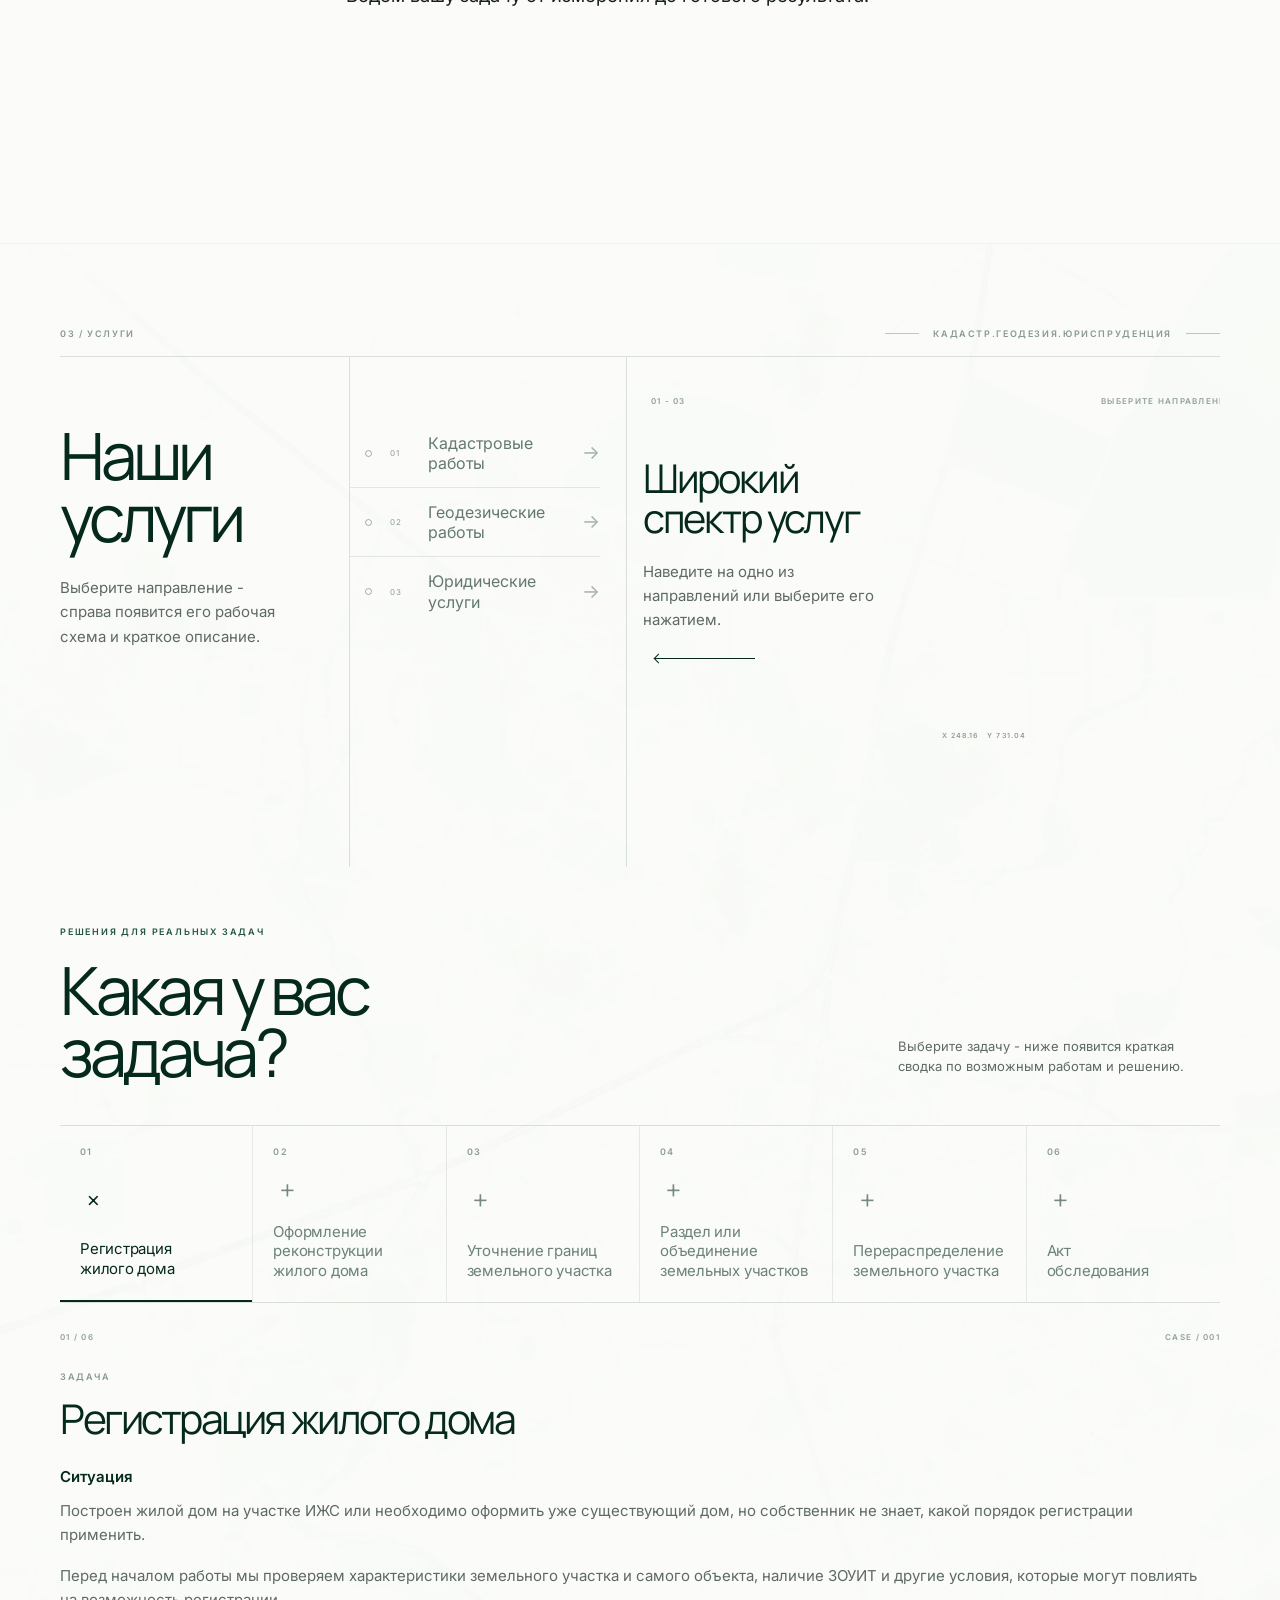
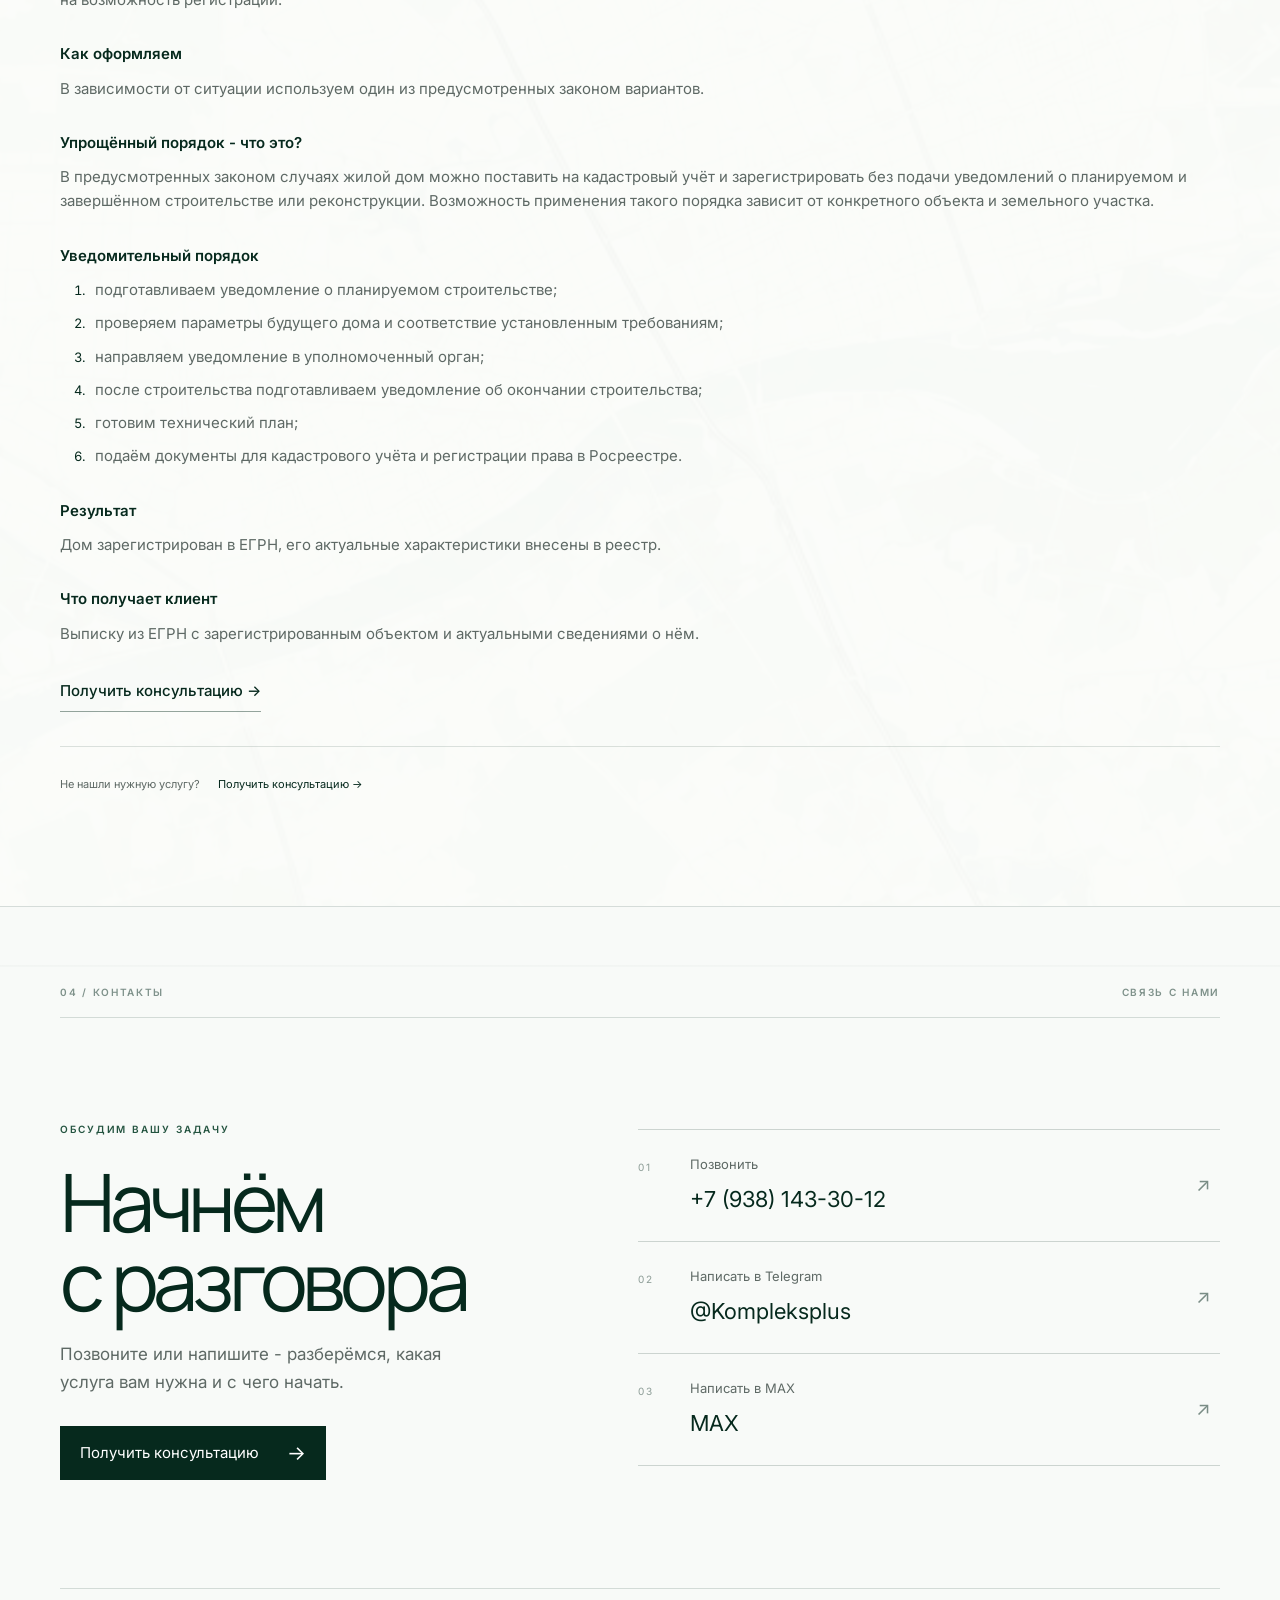
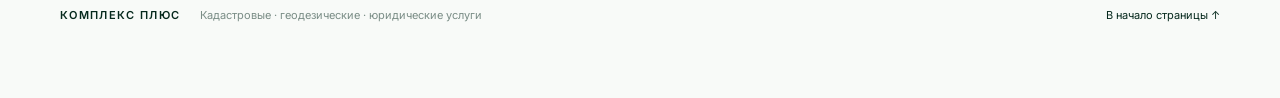
==== commit da0b5ba8: "Polish Russian copy and About conclusion" ====
--- a/PythonProject1/complex-plus/index.html
+++ b/PythonProject1/complex-plus/index.html
@@ -11,11 +11,11 @@
     </script>
     <meta name="viewport" content="width=device-width, initial-scale=1.0">
 
-    <title>Комплекс Плюс - кадастровые работы</title>
+    <title>Комплекс Плюс: кадастровые работы</title>
 
     <meta
         name="description"
-        content="ООО «Комплекс Плюс» - кадастровые, геодезические и юридические работы в Ростове-на-Дону и Ростовской области."
+        content="ООО «Комплекс Плюс» выполняет кадастровые и геодезические работы и оказывает юридические услуги в Ростове-на-Дону и Ростовской области."
     >
 
     <link rel="preconnect" href="https://fonts.googleapis.com">
@@ -26,7 +26,7 @@
         rel="stylesheet"
     >
 
-    <link rel="stylesheet" href="css/style.css?v=20261004-about-scroll-story">
+    <link rel="stylesheet" href="css/style.css?v=20261004-about-copy">
     <link rel="stylesheet" href="css/services.css">
     <link rel="stylesheet" href="css/mobile.css?v=20261004-1">
     <link rel="stylesheet" href="css/intro-loader.css">
@@ -129,7 +129,7 @@
 
         <div class="cp-intro-label cp-intro-label--d">47°13' / 39°42'</div>
 
-        <div class="cp-intro-label cp-intro-label--f">Маштаб 1:500</div>
+        <div class="cp-intro-label cp-intro-label--f">Масштаб 1:500</div>
         <div class="cp-intro-label cp-intro-label--g">X 248.16</div>
         <div class="cp-intro-label cp-intro-label--h">Y 731.04</div>
 
@@ -297,7 +297,7 @@
                     <span class="about__point" aria-hidden="true"></span>
                     <div class="about__step-copy">
                         <h3>Граница участка<br><em>не совпадает.</em></h3>
-                        <p>На публичной кадастровой карте - одни границы,<br>на местности - другие.</p>
+                        <p>На публичной кадастровой карте границы указаны иначе, чем на местности.</p>
                     </div>
                 </li>
 
@@ -306,7 +306,7 @@
                     <span class="about__point" aria-hidden="true"></span>
                     <div class="about__step-copy">
                         <h3>Дом нужно<br><em>поставить на учёт.</em></h3>
-                        <p>Чтобы распоряжаться, продавать<br>и не сталкиваться с ограничениями.</p>
+                        <p>Чтобы распоряжаться домом, в том числе продавать его, без лишних ограничений.</p>
                     </div>
                 </li>
 
@@ -315,7 +315,7 @@
                     <span class="about__point" aria-hidden="true"></span>
                     <div class="about__step-copy">
                         <h3>Документы<br>противоречат<br><em>фактической ситуации.</em></h3>
-                        <p>Планы, границы, площади - не сходятся.</p>
+                        <p>Планы, границы и площади не сходятся.</p>
                     </div>
                 </li>
 
@@ -324,7 +324,7 @@
                     <span class="about__point" aria-hidden="true"></span>
                     <div class="about__step-copy">
                         <h3>Спор дошёл<br><em>до суда.</em></h3>
-                        <p>Вопросы с соседями, органами<br>и регистрацией требуют<br>профессионального решения.</p>
+                        <p>Споры с соседями и органами власти, а также вопросы регистрации требуют профессионального решения.</p>
                     </div>
                 </li>
             </ol>
@@ -335,17 +335,16 @@
                 Для нас это<br>не четыре разные<br>проблемы.
             </p>
             <p class="about__conclusion about__conclusion--green about__reveal" data-about-final-part>
-                Это одна задача,<br>которую нужно<br>довести до результата.
+                Это <strong>одна</strong> задача,<br>которую нужно<br>довести до <strong>результата.</strong>
             </p>
 
             <div class="about__identity about__reveal" data-about-final-part>
                 <p class="about__brand">КОМПЛЕКС ПЛЮС</p>
-                <p class="about__fields">Кадастр. Геодезия. Техническая документация.<br>Экспертиза и сопровождение.</p>
+                <p class="about__fields">Мы занимаемся кадастровыми и геодезическими работами, готовим техническую документацию, проводим экспертизы и сопровождаем клиентов.</p>
             </div>
 
             <div class="about__closing about__reveal" data-about-final-part>
-                <span aria-hidden="true"></span>
-                <p>Ведём вашу задачу от измерения<br>до готового результата.</p>
+                <p>Ведём вашу задачу от измерения до готового результата.</p>
             </div>
         </div>
     </div>
--- a/PythonProject1/complex-plus/css/style.css
+++ b/PythonProject1/complex-plus/css/style.css
@@ -2025,6 +2025,11 @@
 .about__conclusion--green {
     margin-top: clamp(44px, 6vh, 72px);
     color: var(--green);
+    font-size: clamp(43px, 4.3vw, 58px);
+}
+
+.about__conclusion--green strong {
+    font-weight: 700;
 }
 
 .about__identity {
@@ -2043,6 +2048,7 @@
 
 .about__fields {
     margin: 26px 0 0;
+    max-width: 650px;
     color: var(--text-soft);
     font-family: "Inter", sans-serif;
     font-size: clamp(15px, 1.2vw, 17px);
@@ -2051,14 +2057,6 @@
 
 .about__closing {
     margin-top: clamp(60px, 8vh, 92px);
-}
-
-.about__closing > span {
-    display: block;
-    width: 48px;
-    height: 1px;
-    margin-bottom: 26px;
-    background: var(--green);
 }
 
 .about__closing p {
@@ -2138,10 +2136,6 @@
         line-height: 1.55;
     }
 
-    .about__step-copy p br {
-        display: none;
-    }
-
     .about__final {
         min-height: 108svh;
         margin-left: 0;
@@ -2156,6 +2150,7 @@
 
     .about__conclusion--green {
         margin-top: 42px;
+        font-size: clamp(30px, 8.7vw, 37px);
     }
 
     .about__identity {
@@ -2171,10 +2166,6 @@
         margin-top: 22px;
         font-size: 15px;
         line-height: 1.6;
-    }
-
-    .about__fields br {
-        display: none;
     }
 
     .about__closing {
